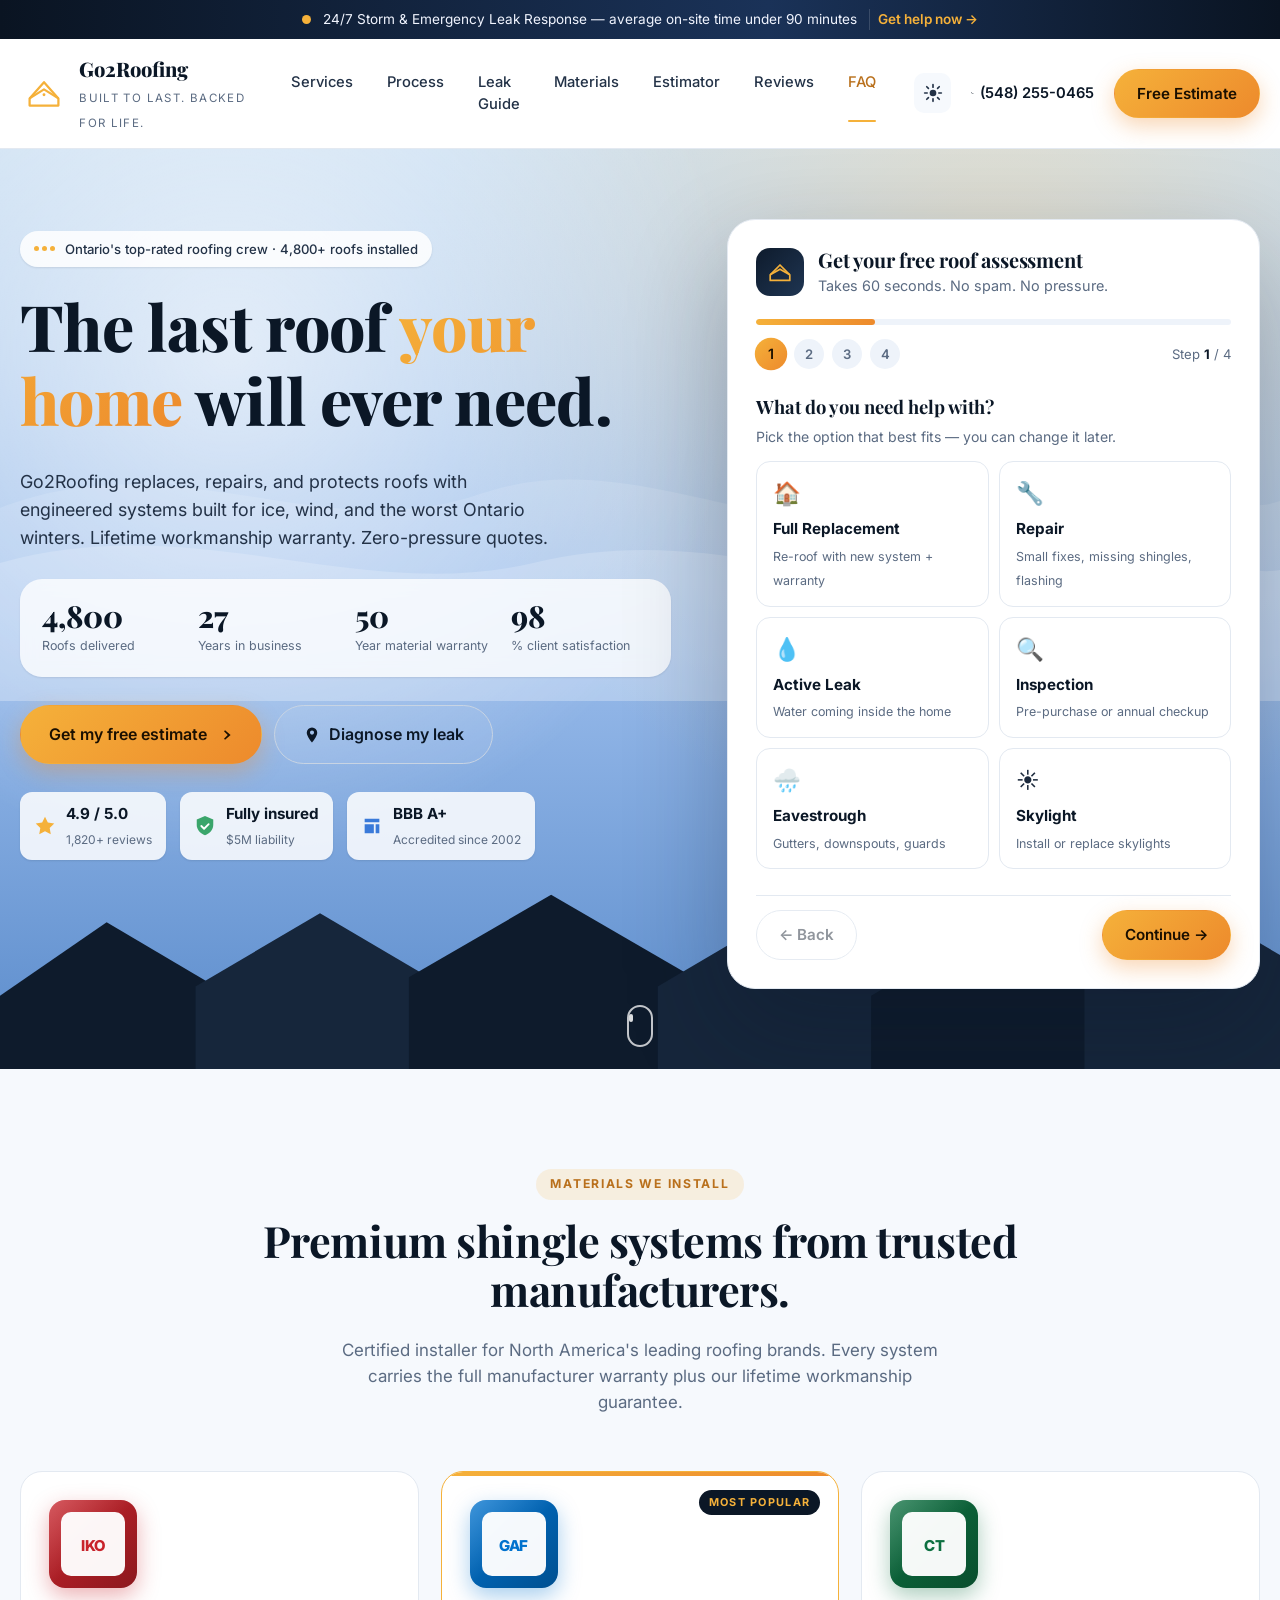
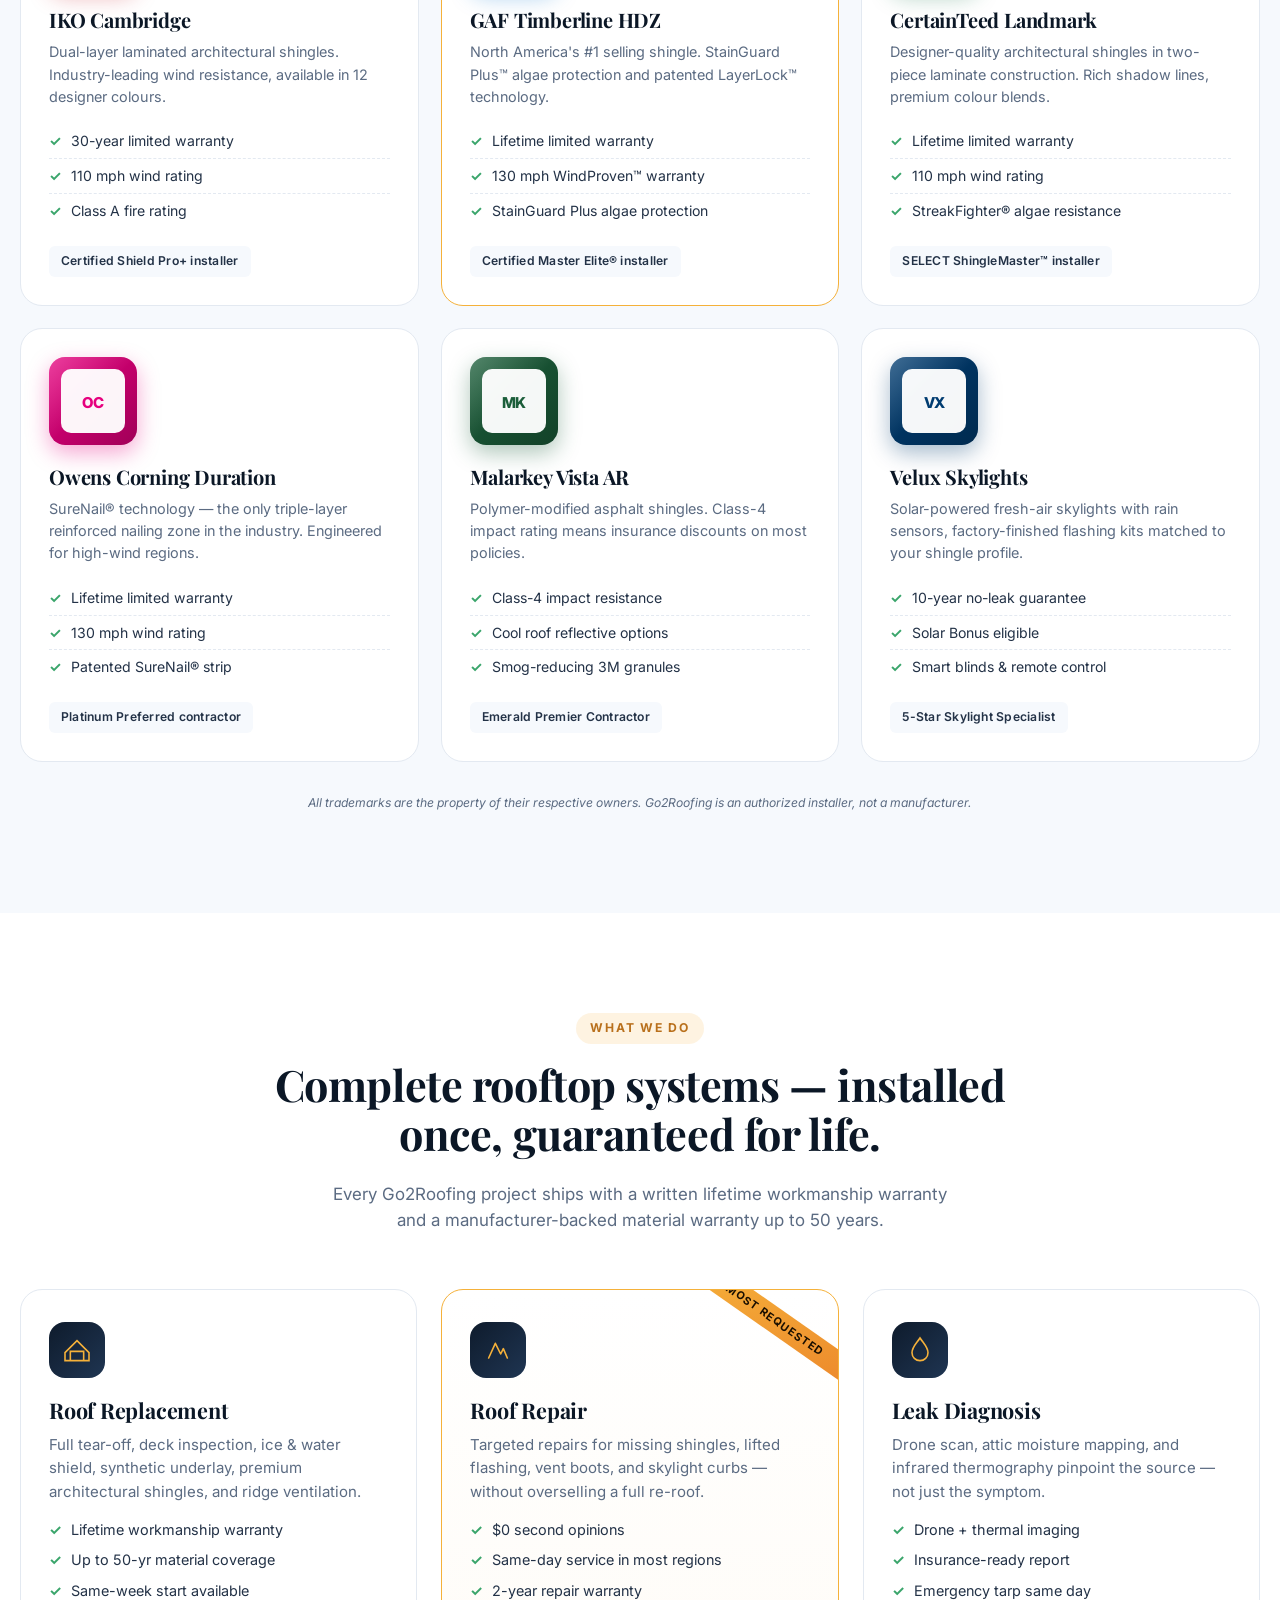
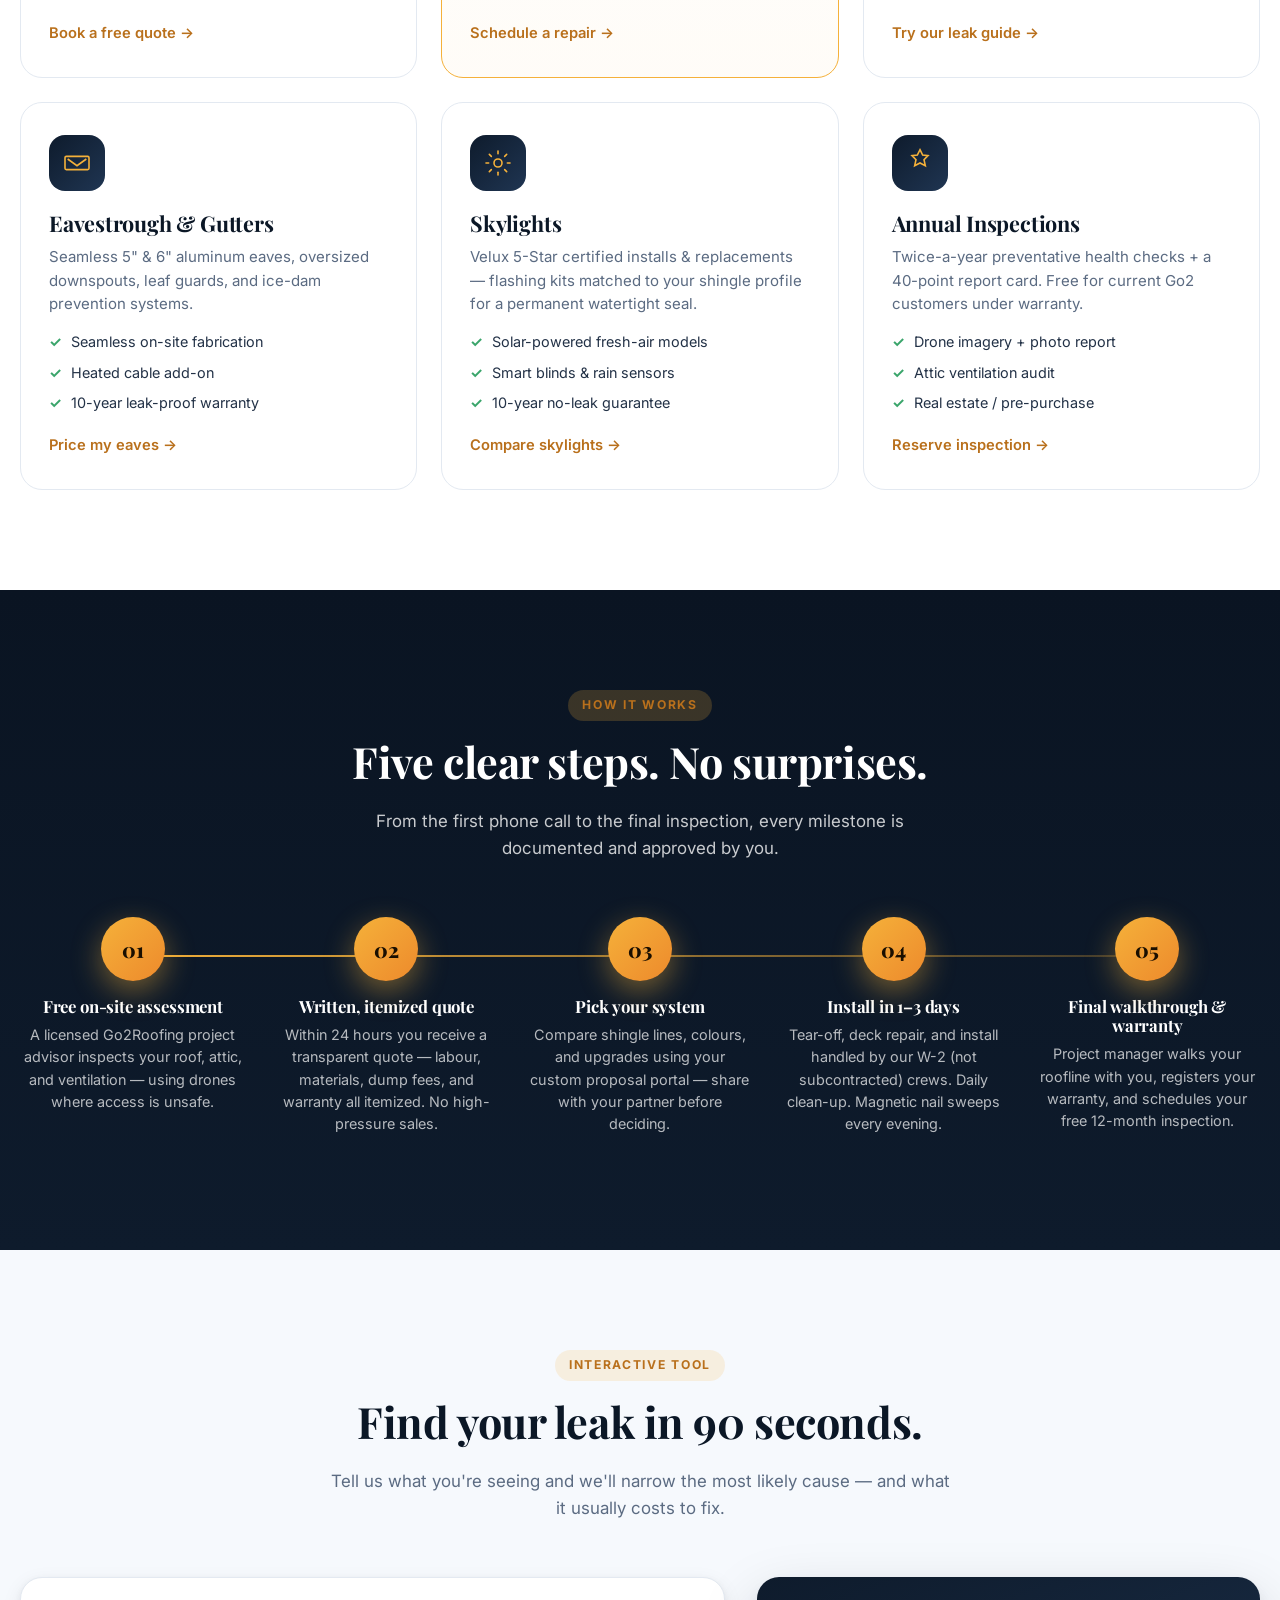
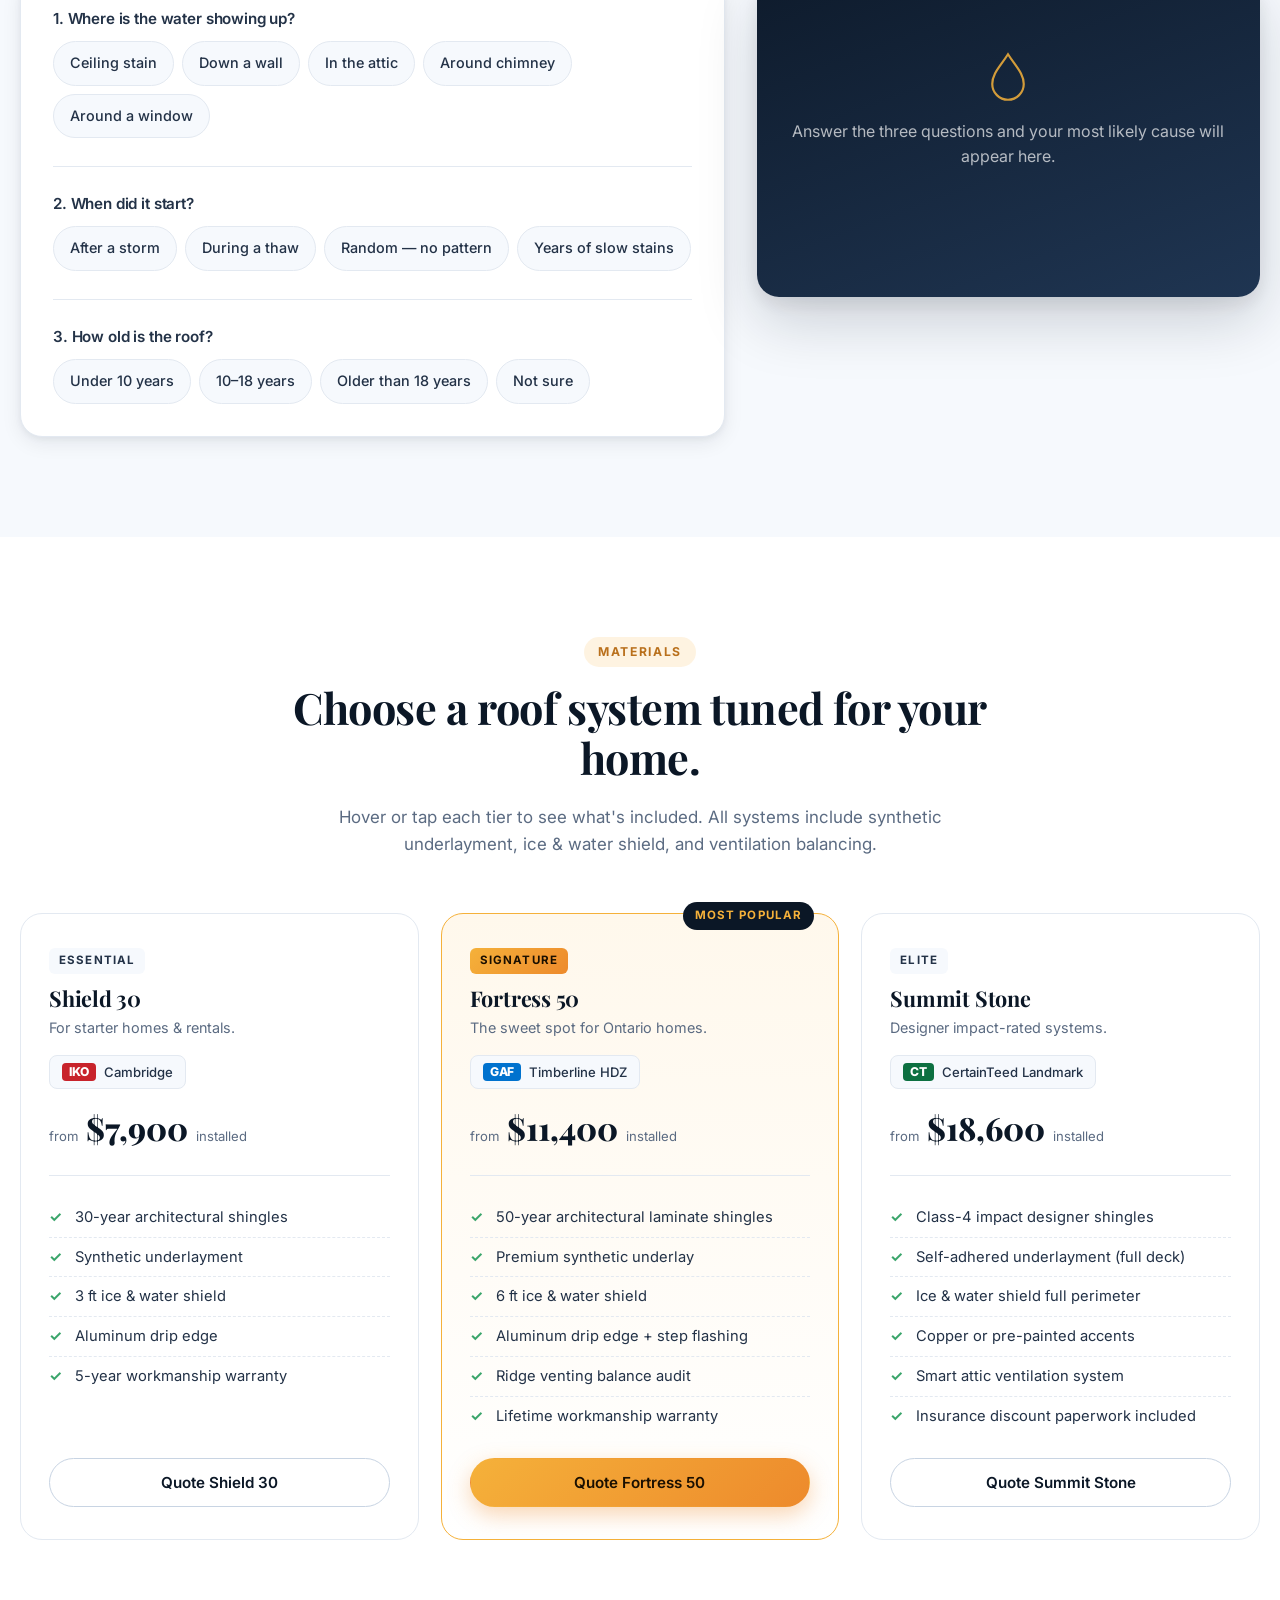
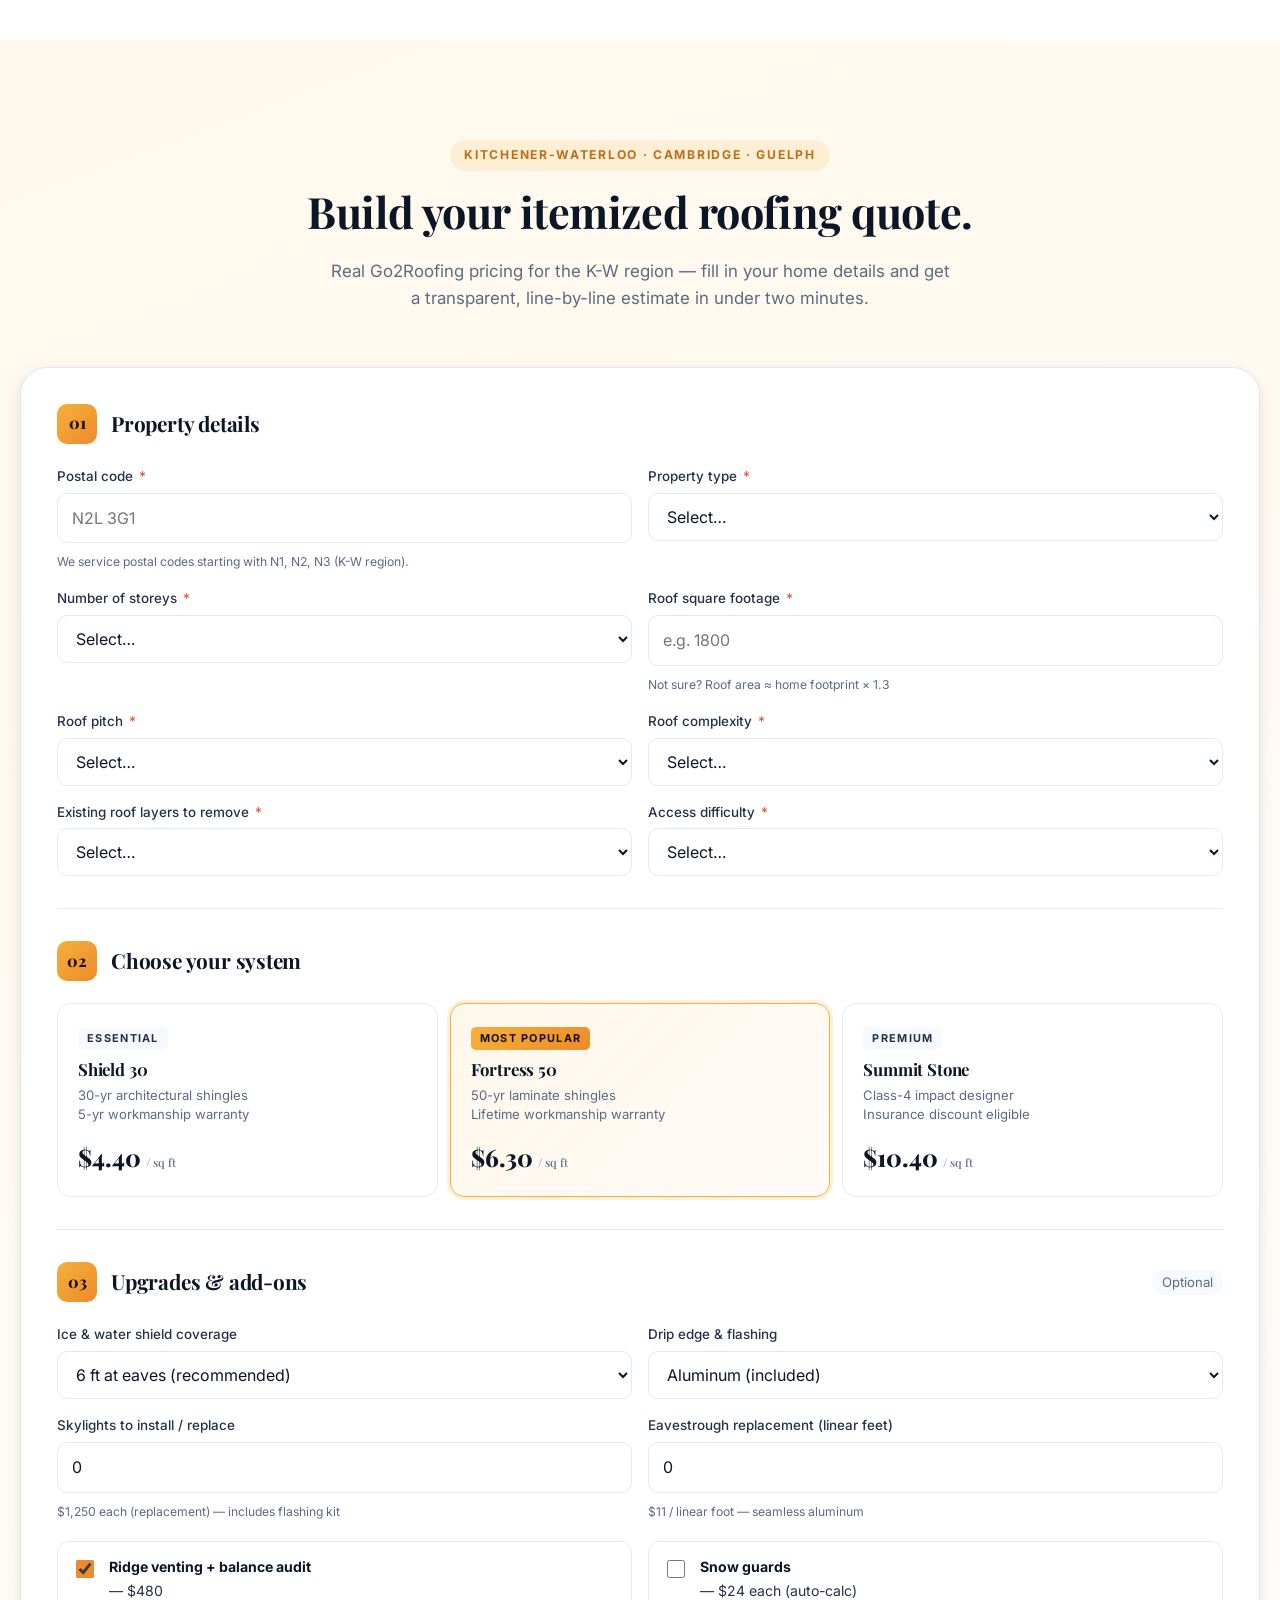
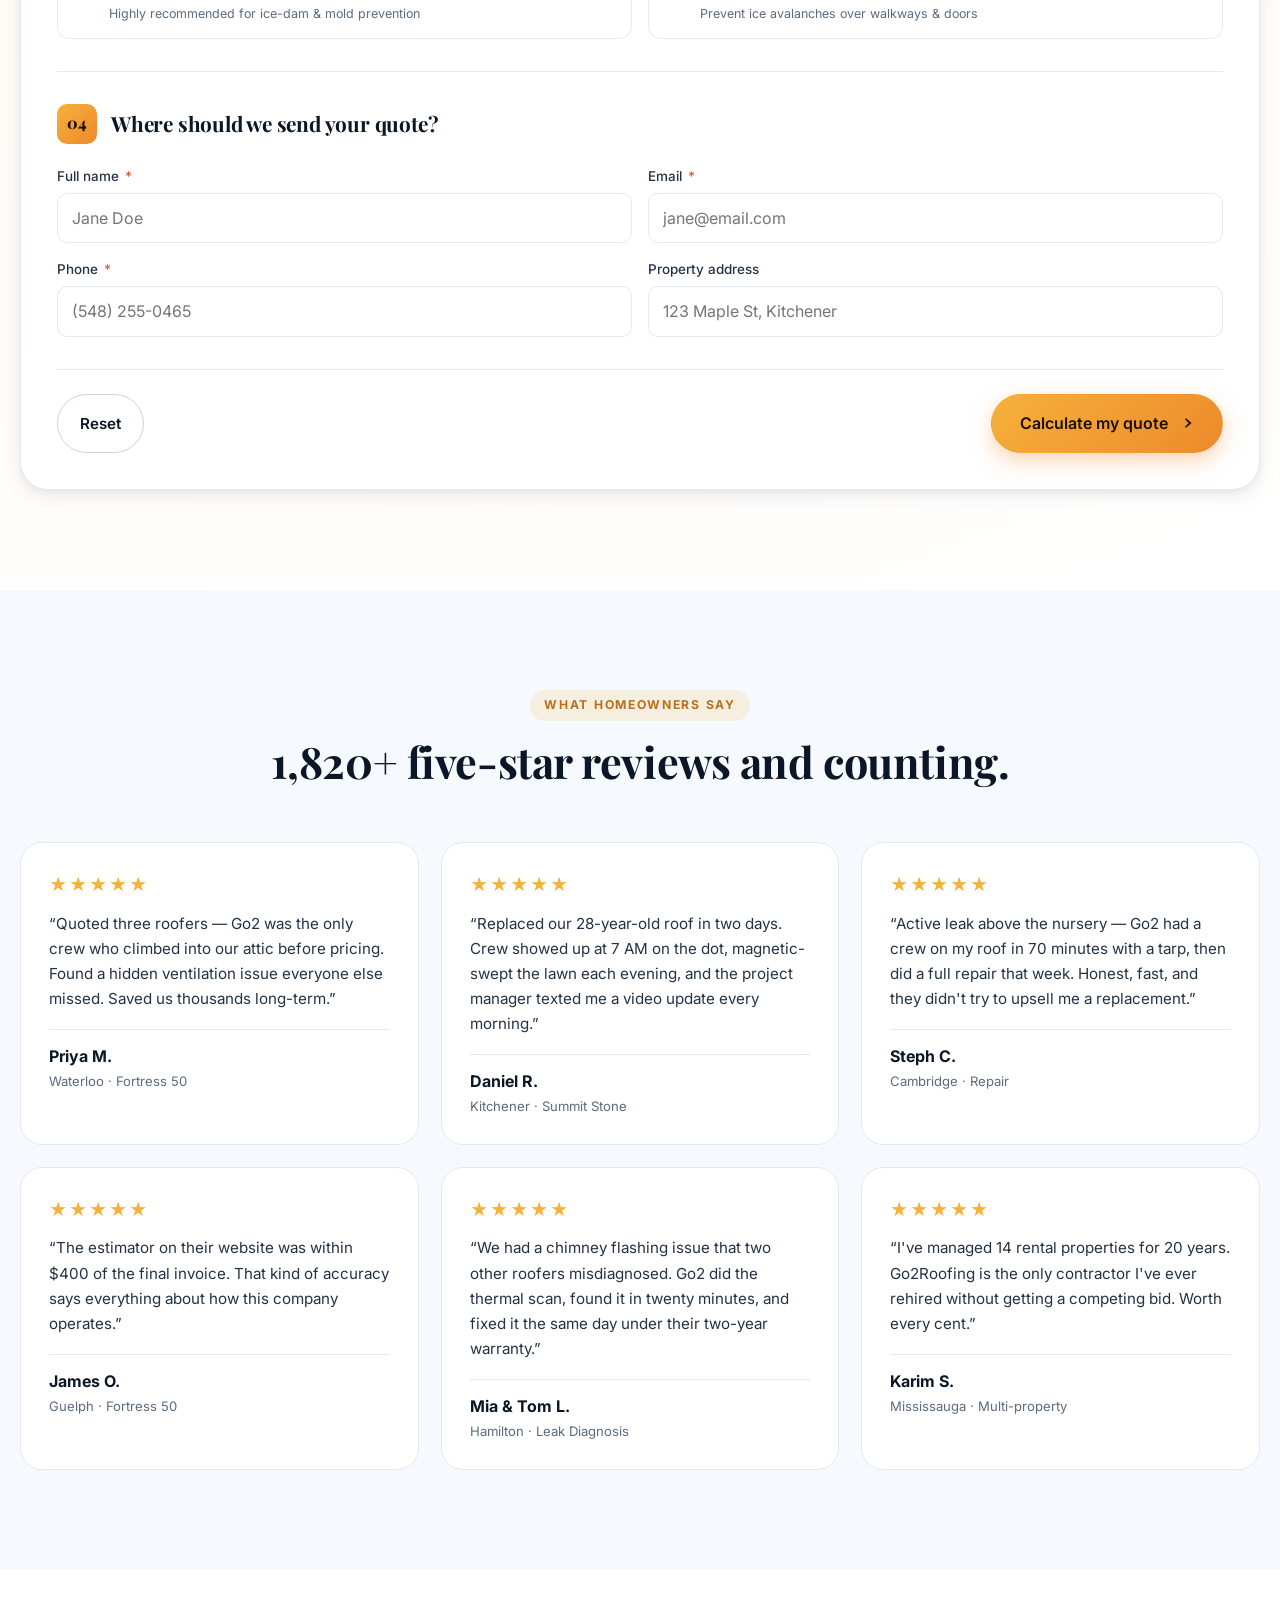
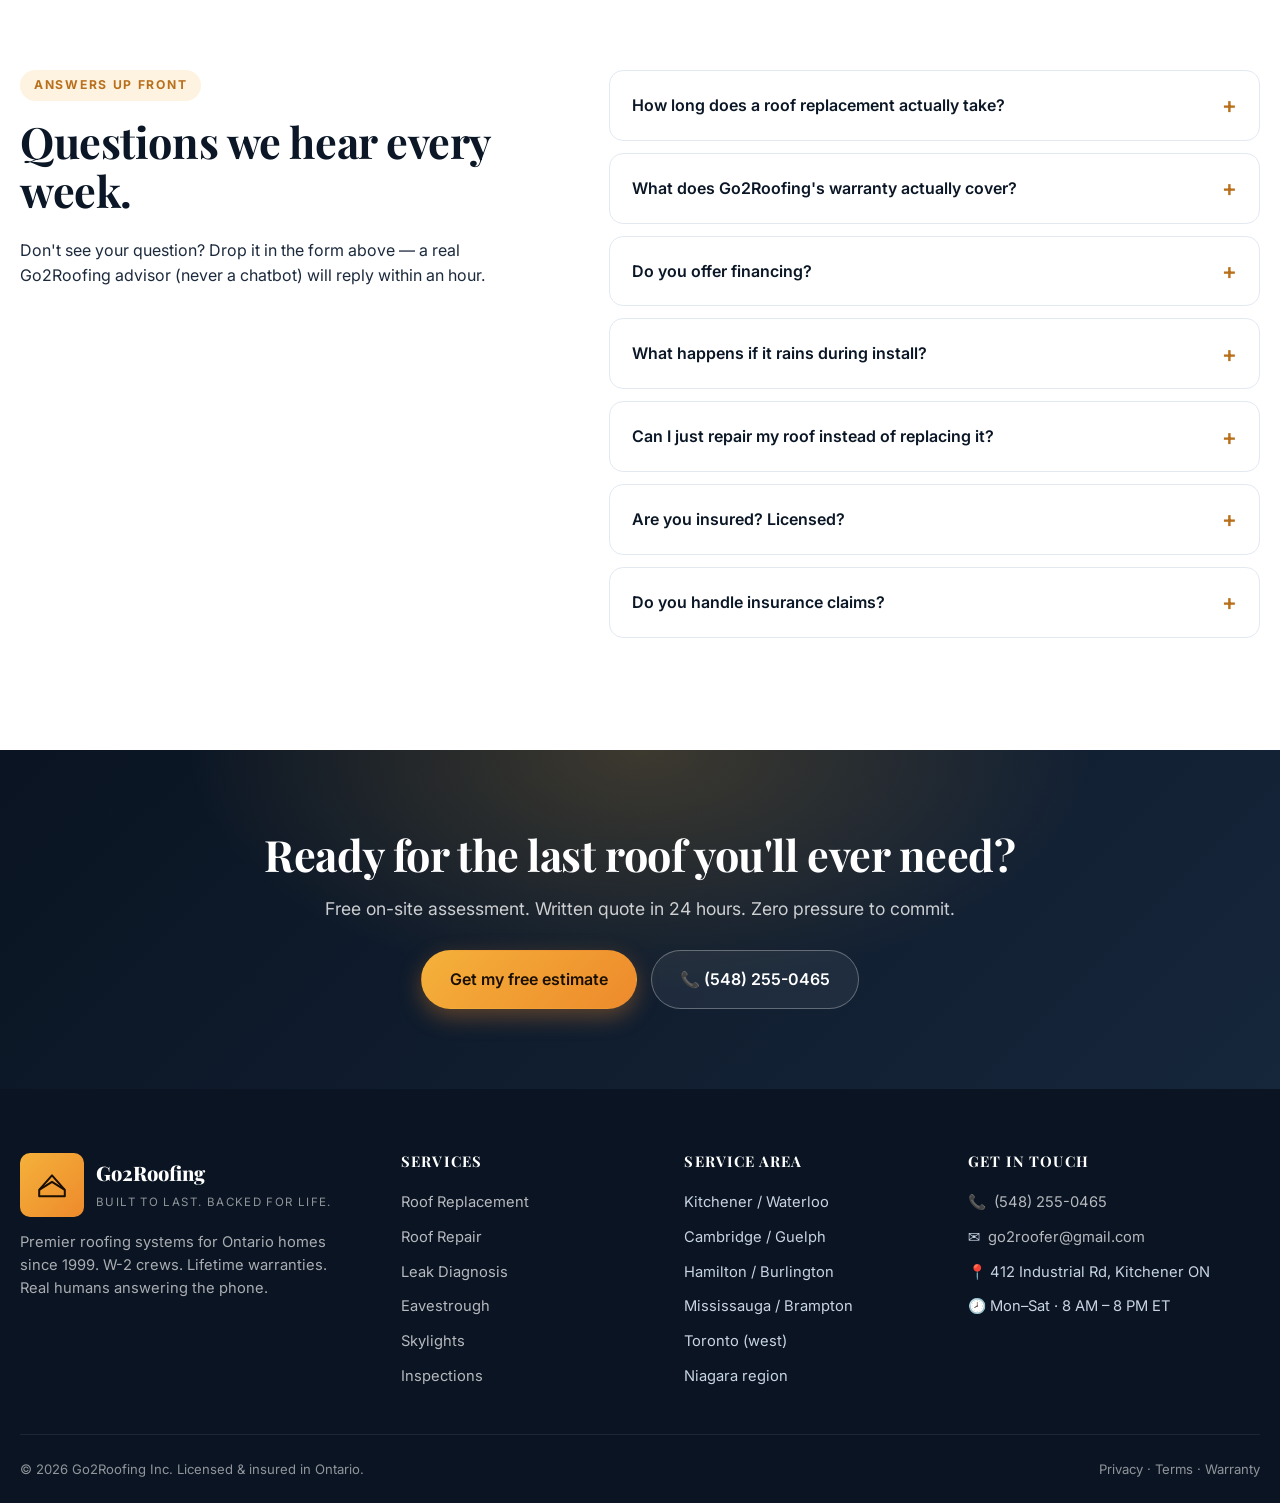
==== go2roofing/index.html @ 2048df8a "Initial commit: Go2Roofing marketing site with quote calculator" ====
<!DOCTYPE html>
<html lang="en">
<head>
  <meta charset="UTF-8" />
  <meta name="viewport" content="width=device-width, initial-scale=1.0" />
  <title>Go2Roofing — Premium Roofing Contractors | Repair, Replacement & Inspections</title>
  <meta name="description" content="Go2Roofing delivers expert roof repair, replacement, leak diagnosis, and emergency service. Licensed, insured, and rated 5 stars across Ontario." />
  <link rel="preconnect" href="https://fonts.googleapis.com" />
  <link rel="preconnect" href="https://fonts.gstatic.com" crossorigin />
  <link href="https://fonts.googleapis.com/css2?family=Inter:wght@300;400;500;600;700;800&family=Playfair+Display:wght@600;700;800&display=swap" rel="stylesheet" />
  <link rel="stylesheet" href="styles.css" />
</head>
<body>
  <!-- ===== Announcement bar ===== -->
  <div class="announce">
    <div class="container announce-inner">
      <span class="pulse-dot"></span>
      <span>24/7 Storm &amp; Emergency Leak Response — average on-site time under 90 minutes</span>
      <a href="#contact" class="announce-cta">Get help now →</a>
    </div>
  </div>

  <!-- ===== Header ===== -->
  <header class="site-header" id="siteHeader">
    <div class="container header-inner">
      <a href="#top" class="brand">
        <span class="brand-mark" aria-hidden="true">
          <svg viewBox="0 0 40 40" width="36" height="36">
            <path d="M4 26 L20 8 L36 26 L36 34 L4 34 Z" fill="none" stroke="currentColor" stroke-width="2.5" stroke-linejoin="round"/>
            <path d="M4 26 L20 16 L36 26" fill="none" stroke="currentColor" stroke-width="2.5" stroke-linejoin="round"/>
            <circle cx="20" cy="22" r="1.6" fill="currentColor"/>
          </svg>
        </span>
        <span class="brand-text">
          <strong>Go2Roofing</strong>
          <em>Built to last. Backed for life.</em>
        </span>
      </a>

      <nav class="nav" aria-label="Primary">
        <a href="#services">Services</a>
        <a href="#process">Process</a>
        <a href="#leak-guide">Leak Guide</a>
        <a href="#products">Materials</a>
        <a href="#estimator">Estimator</a>
        <a href="#reviews">Reviews</a>
        <a href="#faq">FAQ</a>
      </nav>

      <div class="header-actions">
        <button class="icon-btn" id="themeToggle" aria-label="Toggle theme">
          <svg class="icon-sun" viewBox="0 0 24 24" width="20" height="20"><circle cx="12" cy="12" r="4" fill="currentColor"/><g stroke="currentColor" stroke-width="2" stroke-linecap="round"><line x1="12" y1="2" x2="12" y2="5"/><line x1="12" y1="19" x2="12" y2="22"/><line x1="2" y1="12" x2="5" y2="12"/><line x1="19" y1="12" x2="22" y2="12"/><line x1="4.5" y1="4.5" x2="6.5" y2="6.5"/><line x1="17.5" y1="17.5" x2="19.5" y2="19.5"/><line x1="4.5" y1="19.5" x2="6.5" y2="17.5"/><line x1="17.5" y1="6.5" x2="19.5" y2="4.5"/></g></svg>
          <svg class="icon-moon" viewBox="0 0 24 24" width="20" height="20"><path d="M21 13.5A9 9 0 1 1 10.5 3a7 7 0 0 0 10.5 10.5z" fill="currentColor"/></svg>
        </button>
        <a href="tel:+15482550465" class="phone-link">
          <svg viewBox="0 0 24 24" width="16" height="16"><path fill="currentColor" d="M6.6 10.8a15.1 15.1 0 0 0 6.6 6.6l2.2-2.2a1 1 0 0 1 1-.25 11.4 11.4 0 0 0 3.6.57 1 1 0 0 1 1 1V20a1 1 0 0 1-1 1A17 17 0 0 1 3 4a1 1 0 0 1 1-1h3.5a1 1 0 0 1 1 1 11.4 11.4 0 0 0 .57 3.6 1 1 0 0 1-.25 1z"/></svg>
          (548) 255-0465
        </a>
        <a href="#contact" class="btn btn-primary">Free Estimate</a>
        <button class="hamburger" id="hamburger" aria-label="Open menu"><span></span><span></span><span></span></button>
      </div>
    </div>
    <div class="mobile-nav" id="mobileNav">
      <a href="#services">Services</a>
      <a href="#process">Process</a>
      <a href="#leak-guide">Leak Guide</a>
      <a href="#products">Materials</a>
      <a href="#estimator">Estimator</a>
      <a href="#reviews">Reviews</a>
      <a href="#faq">FAQ</a>
      <a href="#contact" class="btn btn-primary btn-block">Free Estimate</a>
    </div>
  </header>

  <main id="top">
    <!-- ===== Hero ===== -->
    <section class="hero">
      <div class="hero-bg" aria-hidden="true">
        <div class="hero-sky"></div>
        <svg class="hero-clouds" viewBox="0 0 1440 400" preserveAspectRatio="none">
          <path d="M0,260 C200,210 360,290 540,250 C720,210 880,300 1080,260 C1260,225 1380,270 1440,255 L1440,400 L0,400 Z" fill="rgba(255,255,255,0.12)"/>
          <path d="M0,300 C220,260 400,330 600,300 C820,265 980,340 1200,310 C1340,290 1400,310 1440,305 L1440,400 L0,400 Z" fill="rgba(255,255,255,0.18)"/>
        </svg>
        <svg class="hero-roofs" viewBox="0 0 1440 240" preserveAspectRatio="none">
          <polygon points="0,240 0,160 120,80 260,160 260,240" fill="#0e1b2c"/>
          <polygon points="220,240 220,150 360,70 500,150 500,240" fill="#16263b"/>
          <polygon points="460,240 460,140 620,50 780,140 780,240" fill="#0e1b2c"/>
          <polygon points="740,240 740,150 880,70 1020,150 1020,240" fill="#16263b"/>
          <polygon points="980,240 980,160 1120,80 1260,160 1260,240" fill="#0e1b2c"/>
          <polygon points="1220,240 1220,150 1360,70 1500,150 1500,240" fill="#16263b"/>
        </svg>
      </div>

      <div class="container hero-content">
        <div class="hero-copy">
          <div class="eyebrow">
            <span class="dot-row"><span></span><span></span><span></span></span>
            Ontario&apos;s top-rated roofing crew · 4,800+ roofs installed
          </div>
          <h1>The last roof <span class="accent">your home</span> will ever need.</h1>
          <p class="lede">
            Go2Roofing replaces, repairs, and protects roofs with engineered systems built for
            ice, wind, and the worst Ontario winters. Lifetime workmanship warranty. Zero-pressure quotes.
          </p>

          <div class="hero-stats">
            <div><strong data-count="4800">0</strong><span>Roofs delivered</span></div>
            <div><strong data-count="27">0</strong><span>Years in business</span></div>
            <div><strong data-count="50">0</strong><span>Year material warranty</span></div>
            <div><strong data-count="98">0</strong><span>% client satisfaction</span></div>
          </div>

          <div class="hero-actions">
            <a href="#contact" class="btn btn-primary btn-lg">
              Get my free estimate
              <svg viewBox="0 0 24 24" width="18" height="18"><path fill="currentColor" d="M5 12h12l-5-5 1.4-1.4L20.8 12l-7.4 6.4L12 17l5-5H5z"/></svg>
            </a>
            <a href="#leak-guide" class="btn btn-ghost btn-lg">
              <svg viewBox="0 0 24 24" width="18" height="18"><path fill="currentColor" d="M12 2a7 7 0 0 0-7 7c0 5 7 13 7 13s7-8 7-13a7 7 0 0 0-7-7zm0 9.5A2.5 2.5 0 1 1 12 6a2.5 2.5 0 0 1 0 5.5z"/></svg>
              Diagnose my leak
            </a>
          </div>

          <div class="hero-trust">
            <div class="trust-badges">
              <div class="badge">
                <svg viewBox="0 0 24 24" width="22" height="22"><path fill="#f5b13a" d="M12 2l3.1 6.3 7 1-5 4.9 1.2 6.9L12 17.8 5.7 21l1.2-6.9-5-4.9 7-1z"/></svg>
                <div><strong>4.9 / 5.0</strong><span>1,820+ reviews</span></div>
              </div>
              <div class="badge">
                <svg viewBox="0 0 24 24" width="22" height="22"><path fill="#3aa56b" d="M12 1l9 4v6c0 5-3.8 9.6-9 11-5.2-1.4-9-6-9-11V5l9-4z"/><path d="M8 12l3 3 5-5" stroke="white" stroke-width="2" fill="none" stroke-linecap="round" stroke-linejoin="round"/></svg>
                <div><strong>Fully insured</strong><span>$5M liability</span></div>
              </div>
              <div class="badge">
                <svg viewBox="0 0 24 24" width="22" height="22"><path fill="#3a7ad9" d="M4 4h16v4H4zM4 10h10v10H4zM16 10h4v10h-4z"/></svg>
                <div><strong>BBB A+</strong><span>Accredited since 2002</span></div>
              </div>
            </div>
          </div>
        </div>

        <!-- ===== Multi-step lead form ===== -->
        <aside class="lead-card" id="contact">
          <div class="lead-head">
            <div class="lead-icon">
              <svg viewBox="0 0 40 40" width="28" height="28"><path d="M6 24L20 10L34 24V32H6Z" fill="none" stroke="currentColor" stroke-width="2.4" stroke-linejoin="round"/><path d="M6 24L20 16L34 24" stroke="currentColor" stroke-width="2.4" fill="none" stroke-linejoin="round"/></svg>
            </div>
            <div>
              <h3>Get your free roof assessment</h3>
              <p>Takes 60 seconds. No spam. No pressure.</p>
            </div>
          </div>

          <div class="progress">
            <div class="progress-bar" id="progressBar"></div>
            <div class="progress-meta">
              <div class="steps">
                <span class="step active" data-step="1">1</span>
                <span class="step" data-step="2">2</span>
                <span class="step" data-step="3">3</span>
                <span class="step" data-step="4">4</span>
              </div>
              <div class="step-counter">Step <strong id="stepNum">1</strong> / 4</div>
            </div>
          </div>

          <form class="lead-form" id="leadForm" novalidate>
            <!-- Step 1: Service -->
            <fieldset class="step-panel active" data-panel="1">
              <legend>
                <span class="panel-title">What do you need help with?</span>
                <span class="panel-sub">Pick the option that best fits — you can change it later.</span>
              </legend>
              <div class="choice-grid">
                <label class="choice">
                  <input type="radio" name="service" value="Replacement" required />
                  <div class="choice-card">
                    <span class="choice-emoji">🏠</span>
                    <strong>Full Replacement</strong>
                    <small>Re-roof with new system + warranty</small>
                  </div>
                </label>
                <label class="choice">
                  <input type="radio" name="service" value="Repair" />
                  <div class="choice-card">
                    <span class="choice-emoji">🔧</span>
                    <strong>Repair</strong>
                    <small>Small fixes, missing shingles, flashing</small>
                  </div>
                </label>
                <label class="choice">
                  <input type="radio" name="service" value="Leak" />
                  <div class="choice-card">
                    <span class="choice-emoji">💧</span>
                    <strong>Active Leak</strong>
                    <small>Water coming inside the home</small>
                  </div>
                </label>
                <label class="choice">
                  <input type="radio" name="service" value="Inspection" />
                  <div class="choice-card">
                    <span class="choice-emoji">🔍</span>
                    <strong>Inspection</strong>
                    <small>Pre-purchase or annual checkup</small>
                  </div>
                </label>
                <label class="choice">
                  <input type="radio" name="service" value="Eaves" />
                  <div class="choice-card">
                    <span class="choice-emoji">🌧️</span>
                    <strong>Eavestrough</strong>
                    <small>Gutters, downspouts, guards</small>
                  </div>
                </label>
                <label class="choice">
                  <input type="radio" name="service" value="Skylight" />
                  <div class="choice-card">
                    <span class="choice-emoji">☀️</span>
                    <strong>Skylight</strong>
                    <small>Install or replace skylights</small>
                  </div>
                </label>
              </div>
            </fieldset>

            <!-- Step 2: Property -->
            <fieldset class="step-panel" data-panel="2">
              <legend>
                <span class="panel-title">Tell us about the property</span>
                <span class="panel-sub">Rough estimates are fine — we&apos;ll confirm on site.</span>
              </legend>
              <div class="field-grid">
                <label class="field">
                  <span>Property type</span>
                  <select name="propertyType" required>
                    <option value="">Select…</option>
                    <option>Single-family home</option>
                    <option>Townhome</option>
                    <option>Duplex / Triplex</option>
                    <option>Commercial</option>
                    <option>Cottage / Rural</option>
                  </select>
                </label>
                <label class="field">
                  <span>Number of storeys</span>
                  <select name="storeys" required>
                    <option value="">Select…</option>
                    <option>1</option><option>1.5</option><option>2</option><option>2.5</option><option>3+</option>
                  </select>
                </label>
                <label class="field">
                  <span>Approx. roof age</span>
                  <select name="roofAge">
                    <option value="">Not sure</option>
                    <option>Under 5 years</option>
                    <option>5–10 years</option>
                    <option>10–15 years</option>
                    <option>15–20 years</option>
                    <option>20+ years</option>
                  </select>
                </label>
                <label class="field">
                  <span>Approx. square footage</span>
                  <input type="number" name="sqft" min="200" max="20000" placeholder="e.g. 1800" />
                </label>
              </div>
              <div class="field">
                <span>Anything else we should know?</span>
                <textarea name="notes" rows="3" placeholder="Active leak above kitchen? Insurance claim? Skylight included?"></textarea>
              </div>
            </fieldset>

            <!-- Step 3: Timing -->
            <fieldset class="step-panel" data-panel="3">
              <legend>
                <span class="panel-title">When would you like work to start?</span>
                <span class="panel-sub">We&apos;ll match you to the next available certified crew.</span>
              </legend>
              <div class="choice-grid two">
                <label class="choice">
                  <input type="radio" name="timing" value="ASAP" required />
                  <div class="choice-card"><strong>ASAP — Emergency</strong><small>Active leak / storm damage</small></div>
                </label>
                <label class="choice">
                  <input type="radio" name="timing" value="2 weeks" />
                  <div class="choice-card"><strong>Within 2 weeks</strong><small>Priority scheduling</small></div>
                </label>
                <label class="choice">
                  <input type="radio" name="timing" value="1–2 months" />
                  <div class="choice-card"><strong>1–2 months</strong><small>Most popular window</small></div>
                </label>
                <label class="choice">
                  <input type="radio" name="timing" value="Just exploring" />
                  <div class="choice-card"><strong>Just exploring</strong><small>Planning &amp; budgeting</small></div>
                </label>
              </div>
              <label class="field budget">
                <span>Budget comfort (slide to share, optional)</span>
                <input type="range" id="budgetSlider" name="budget" min="2000" max="40000" step="500" value="12000" />
                <output id="budgetOut">$12,000</output>
              </label>
            </fieldset>

            <!-- Step 4: Contact -->
            <fieldset class="step-panel" data-panel="4">
              <legend>
                <span class="panel-title">Where should we send your estimate?</span>
                <span class="panel-sub">We&apos;ll never sell your data. Promise.</span>
              </legend>
              <div class="field-grid">
                <label class="field">
                  <span>First name *</span>
                  <input type="text" name="firstName" required placeholder="Jane" />
                </label>
                <label class="field">
                  <span>Last name *</span>
                  <input type="text" name="lastName" required placeholder="Doe" />
                </label>
                <label class="field">
                  <span>Email</span>
                  <input type="email" name="email" placeholder="jane@email.com" />
                </label>
                <label class="field">
                  <span>Phone</span>
                  <input type="tel" name="phone" placeholder="(548) 255-0465" />
                </label>
                <label class="field full">
                  <span>Property address</span>
                  <input type="text" name="address" placeholder="123 Maple St, Kitchener ON" />
                </label>
              </div>
              <label class="checkbox">
                <input type="checkbox" name="consent" required />
                <span>I agree to be contacted by Go2Roofing about my request.</span>
              </label>
            </fieldset>

            <div class="form-nav">
              <button type="button" class="btn btn-ghost" id="prevBtn" disabled>← Back</button>
              <button type="button" class="btn btn-primary" id="nextBtn">Continue →</button>
              <button type="submit" class="btn btn-primary" id="submitBtn" hidden>Send my request</button>
            </div>

            <div class="form-success" id="formSuccess" hidden>
              <div class="success-icon">
                <svg viewBox="0 0 52 52" width="52" height="52"><circle cx="26" cy="26" r="24" fill="none" stroke="#3aa56b" stroke-width="3"/><path d="M14 27l8 8 16-18" fill="none" stroke="#3aa56b" stroke-width="4" stroke-linecap="round" stroke-linejoin="round"/></svg>
              </div>
              <h4>Got it — your request is in.</h4>
              <p>A Go2Roofing project advisor will reach out within <strong>30 minutes</strong> during business hours (8 AM – 8 PM ET).</p>
              <a href="#services" class="btn btn-ghost">Explore our services</a>
            </div>
          </form>
        </aside>
      </div>

      <a href="#services" class="scroll-cue" aria-label="Scroll to services">
        <span></span>
      </a>
    </section>

    <!-- ===== Brand showcase ===== -->
    <section class="section brands" id="brands">
      <div class="container">
        <header class="section-head">
          <span class="kicker">Materials we install</span>
          <h2>Premium shingle systems from trusted manufacturers.</h2>
          <p>Certified installer for North America&apos;s leading roofing brands. Every system carries the full manufacturer warranty plus our lifetime workmanship guarantee.</p>
        </header>

        <div class="brand-grid">
          <article class="brand-card" data-brand="iko">
            <div class="brand-logo" style="--brand-color:#c8232b;">
              <div class="brand-mark"><span>IKO</span></div>
            </div>
            <h3>IKO Cambridge</h3>
            <p class="brand-line">Dual-layer laminated architectural shingles. Industry-leading wind resistance, available in 12 designer colours.</p>
            <ul class="brand-features">
              <li>30-year limited warranty</li>
              <li>110 mph wind rating</li>
              <li>Class A fire rating</li>
            </ul>
            <span class="brand-cert">Certified Shield Pro+ installer</span>
          </article>

          <article class="brand-card featured" data-brand="gaf">
            <span class="brand-ribbon">Most popular</span>
            <div class="brand-logo" style="--brand-color:#0072ce;">
              <div class="brand-mark"><span>GAF</span></div>
            </div>
            <h3>GAF Timberline HDZ</h3>
            <p class="brand-line">North America&apos;s #1 selling shingle. StainGuard Plus&trade; algae protection and patented LayerLock&trade; technology.</p>
            <ul class="brand-features">
              <li>Lifetime limited warranty</li>
              <li>130 mph WindProven&trade; warranty</li>
              <li>StainGuard Plus algae protection</li>
            </ul>
            <span class="brand-cert">Certified Master Elite&reg; installer</span>
          </article>

          <article class="brand-card" data-brand="certainteed">
            <div class="brand-logo" style="--brand-color:#0d7041;">
              <div class="brand-mark"><span>CT</span></div>
            </div>
            <h3>CertainTeed Landmark</h3>
            <p class="brand-line">Designer-quality architectural shingles in two-piece laminate construction. Rich shadow lines, premium colour blends.</p>
            <ul class="brand-features">
              <li>Lifetime limited warranty</li>
              <li>110 mph wind rating</li>
              <li>StreakFighter&reg; algae resistance</li>
            </ul>
            <span class="brand-cert">SELECT ShingleMaster&trade; installer</span>
          </article>

          <article class="brand-card" data-brand="owens">
            <div class="brand-logo" style="--brand-color:#e6007e;">
              <div class="brand-mark"><span>OC</span></div>
            </div>
            <h3>Owens Corning Duration</h3>
            <p class="brand-line">SureNail&reg; technology — the only triple-layer reinforced nailing zone in the industry. Engineered for high-wind regions.</p>
            <ul class="brand-features">
              <li>Lifetime limited warranty</li>
              <li>130 mph wind rating</li>
              <li>Patented SureNail&reg; strip</li>
            </ul>
            <span class="brand-cert">Platinum Preferred contractor</span>
          </article>

          <article class="brand-card" data-brand="malarkey">
            <div class="brand-logo" style="--brand-color:#1b5e3a;">
              <div class="brand-mark"><span>MK</span></div>
            </div>
            <h3>Malarkey Vista AR</h3>
            <p class="brand-line">Polymer-modified asphalt shingles. Class-4 impact rating means insurance discounts on most policies.</p>
            <ul class="brand-features">
              <li>Class-4 impact resistance</li>
              <li>Cool roof reflective options</li>
              <li>Smog-reducing 3M granules</li>
            </ul>
            <span class="brand-cert">Emerald Premier Contractor</span>
          </article>

          <article class="brand-card" data-brand="velux">
            <div class="brand-logo" style="--brand-color:#003c71;">
              <div class="brand-mark"><span>VX</span></div>
            </div>
            <h3>Velux Skylights</h3>
            <p class="brand-line">Solar-powered fresh-air skylights with rain sensors, factory-finished flashing kits matched to your shingle profile.</p>
            <ul class="brand-features">
              <li>10-year no-leak guarantee</li>
              <li>Solar Bonus eligible</li>
              <li>Smart blinds &amp; remote control</li>
            </ul>
            <span class="brand-cert">5-Star Skylight Specialist</span>
          </article>
        </div>

        <p class="brand-disclaimer">All trademarks are the property of their respective owners. Go2Roofing is an authorized installer, not a manufacturer.</p>
      </div>
    </section>

    <!-- ===== Services ===== -->
    <section class="section services" id="services">
      <div class="container">
        <header class="section-head">
          <span class="kicker">What we do</span>
          <h2>Complete rooftop systems — installed once, guaranteed for life.</h2>
          <p>Every Go2Roofing project ships with a written lifetime workmanship warranty and a manufacturer-backed material warranty up to 50 years.</p>
        </header>

        <div class="service-grid">
          <article class="service-card" data-tilt>
            <div class="service-icon">
              <svg viewBox="0 0 48 48" width="32" height="32"><path d="M6 28L24 10L42 28V40H6Z" fill="none" stroke="currentColor" stroke-width="2.4"/><path d="M14 40V26h20v14" fill="none" stroke="currentColor" stroke-width="2.4"/></svg>
            </div>
            <h3>Roof Replacement</h3>
            <p>Full tear-off, deck inspection, ice &amp; water shield, synthetic underlay, premium architectural shingles, and ridge ventilation.</p>
            <ul class="service-bullets">
              <li>Lifetime workmanship warranty</li>
              <li>Up to 50-yr material coverage</li>
              <li>Same-week start available</li>
            </ul>
            <a href="#contact" class="link-arrow">Book a free quote →</a>
          </article>

          <article class="service-card featured" data-tilt>
            <div class="ribbon">Most requested</div>
            <div class="service-icon">
              <svg viewBox="0 0 48 48" width="32" height="32"><path d="M10 36l10-22 8 16 4-8 6 14" fill="none" stroke="currentColor" stroke-width="2.4" stroke-linecap="round" stroke-linejoin="round"/></svg>
            </div>
            <h3>Roof Repair</h3>
            <p>Targeted repairs for missing shingles, lifted flashing, vent boots, and skylight curbs — without overselling a full re-roof.</p>
            <ul class="service-bullets">
              <li>$0 second opinions</li>
              <li>Same-day service in most regions</li>
              <li>2-year repair warranty</li>
            </ul>
            <a href="#contact" class="link-arrow">Schedule a repair →</a>
          </article>

          <article class="service-card" data-tilt>
            <div class="service-icon">
              <svg viewBox="0 0 48 48" width="32" height="32"><path d="M24 6c-6 9-12 14-12 22a12 12 0 0 0 24 0c0-8-6-13-12-22z" fill="none" stroke="currentColor" stroke-width="2.4"/></svg>
            </div>
            <h3>Leak Diagnosis</h3>
            <p>Drone scan, attic moisture mapping, and infrared thermography pinpoint the source — not just the symptom.</p>
            <ul class="service-bullets">
              <li>Drone + thermal imaging</li>
              <li>Insurance-ready report</li>
              <li>Emergency tarp same day</li>
            </ul>
            <a href="#leak-guide" class="link-arrow">Try our leak guide →</a>
          </article>

          <article class="service-card" data-tilt>
            <div class="service-icon">
              <svg viewBox="0 0 48 48" width="32" height="32"><rect x="6" y="14" width="36" height="20" rx="2" fill="none" stroke="currentColor" stroke-width="2.4"/><path d="M10 18l14 10 14-10" fill="none" stroke="currentColor" stroke-width="2.4"/></svg>
            </div>
            <h3>Eavestrough &amp; Gutters</h3>
            <p>Seamless 5&quot; &amp; 6&quot; aluminum eaves, oversized downspouts, leaf guards, and ice-dam prevention systems.</p>
            <ul class="service-bullets">
              <li>Seamless on-site fabrication</li>
              <li>Heated cable add-on</li>
              <li>10-year leak-proof warranty</li>
            </ul>
            <a href="#contact" class="link-arrow">Price my eaves →</a>
          </article>

          <article class="service-card" data-tilt>
            <div class="service-icon">
              <svg viewBox="0 0 48 48" width="32" height="32"><circle cx="24" cy="24" r="6" fill="none" stroke="currentColor" stroke-width="2.4"/><g stroke="currentColor" stroke-width="2.4" stroke-linecap="round"><line x1="24" y1="6" x2="24" y2="10"/><line x1="24" y1="38" x2="24" y2="42"/><line x1="6" y1="24" x2="10" y2="24"/><line x1="38" y1="24" x2="42" y2="24"/><line x1="11" y1="11" x2="14" y2="14"/><line x1="34" y1="34" x2="37" y2="37"/><line x1="11" y1="37" x2="14" y2="34"/><line x1="34" y1="14" x2="37" y2="11"/></g></svg>
            </div>
            <h3>Skylights</h3>
            <p>Velux 5-Star certified installs &amp; replacements — flashing kits matched to your shingle profile for a permanent watertight seal.</p>
            <ul class="service-bullets">
              <li>Solar-powered fresh-air models</li>
              <li>Smart blinds &amp; rain sensors</li>
              <li>10-year no-leak guarantee</li>
            </ul>
            <a href="#products" class="link-arrow">Compare skylights →</a>
          </article>

          <article class="service-card" data-tilt>
            <div class="service-icon">
              <svg viewBox="0 0 48 48" width="32" height="32"><path d="M24 4l4 8 8 1-6 6 2 9-8-4-8 4 2-9-6-6 8-1z" fill="none" stroke="currentColor" stroke-width="2.4"/></svg>
            </div>
            <h3>Annual Inspections</h3>
            <p>Twice-a-year preventative health checks + a 40-point report card. Free for current Go2 customers under warranty.</p>
            <ul class="service-bullets">
              <li>Drone imagery + photo report</li>
              <li>Attic ventilation audit</li>
              <li>Real estate / pre-purchase</li>
            </ul>
            <a href="#contact" class="link-arrow">Reserve inspection →</a>
          </article>
        </div>
      </div>
    </section>

    <!-- ===== Process ===== -->
    <section class="section process" id="process">
      <div class="container">
        <header class="section-head light">
          <span class="kicker">How it works</span>
          <h2>Five clear steps. No surprises.</h2>
          <p>From the first phone call to the final inspection, every milestone is documented and approved by you.</p>
        </header>

        <ol class="timeline">
          <li>
            <span class="t-num">01</span>
            <h4>Free on-site assessment</h4>
            <p>A licensed Go2Roofing project advisor inspects your roof, attic, and ventilation — using drones where access is unsafe.</p>
          </li>
          <li>
            <span class="t-num">02</span>
            <h4>Written, itemized quote</h4>
            <p>Within 24 hours you receive a transparent quote — labour, materials, dump fees, and warranty all itemized. No high-pressure sales.</p>
          </li>
          <li>
            <span class="t-num">03</span>
            <h4>Pick your system</h4>
            <p>Compare shingle lines, colours, and upgrades using your custom proposal portal — share with your partner before deciding.</p>
          </li>
          <li>
            <span class="t-num">04</span>
            <h4>Install in 1–3 days</h4>
            <p>Tear-off, deck repair, and install handled by our W-2 (not subcontracted) crews. Daily clean-up. Magnetic nail sweeps every evening.</p>
          </li>
          <li>
            <span class="t-num">05</span>
            <h4>Final walkthrough &amp; warranty</h4>
            <p>Project manager walks your roofline with you, registers your warranty, and schedules your free 12-month inspection.</p>
          </li>
        </ol>
      </div>
    </section>

    <!-- ===== Roof Leak Guide ===== -->
    <section class="section leak-guide" id="leak-guide">
      <div class="container">
        <header class="section-head">
          <span class="kicker">Interactive tool</span>
          <h2>Find your leak in 90 seconds.</h2>
          <p>Tell us what you&apos;re seeing and we&apos;ll narrow the most likely cause — and what it usually costs to fix.</p>
        </header>

        <div class="leak-tool">
          <div class="leak-questions">
            <div class="leak-q" data-q="1">
              <h4>1. Where is the water showing up?</h4>
              <div class="chip-row">
                <button type="button" class="chip" data-key="ceiling">Ceiling stain</button>
                <button type="button" class="chip" data-key="wall">Down a wall</button>
                <button type="button" class="chip" data-key="attic">In the attic</button>
                <button type="button" class="chip" data-key="chimney">Around chimney</button>
                <button type="button" class="chip" data-key="window">Around a window</button>
              </div>
            </div>
            <div class="leak-q" data-q="2">
              <h4>2. When did it start?</h4>
              <div class="chip-row">
                <button type="button" class="chip" data-key="storm">After a storm</button>
                <button type="button" class="chip" data-key="thaw">During a thaw</button>
                <button type="button" class="chip" data-key="random">Random — no pattern</button>
                <button type="button" class="chip" data-key="years">Years of slow stains</button>
              </div>
            </div>
            <div class="leak-q" data-q="3">
              <h4>3. How old is the roof?</h4>
              <div class="chip-row">
                <button type="button" class="chip" data-key="new">Under 10 years</button>
                <button type="button" class="chip" data-key="mid">10–18 years</button>
                <button type="button" class="chip" data-key="old">Older than 18 years</button>
                <button type="button" class="chip" data-key="unknown">Not sure</button>
              </div>
            </div>
          </div>

          <aside class="leak-result" id="leakResult">
            <div class="leak-empty">
              <svg viewBox="0 0 64 64" width="56" height="56"><path d="M32 6c-9 14-18 22-18 34a18 18 0 0 0 36 0c0-12-9-20-18-34z" fill="none" stroke="currentColor" stroke-width="2.5"/></svg>
              <p>Answer the three questions and your most likely cause will appear here.</p>
            </div>
            <div class="leak-card" hidden>
              <span class="leak-tag" id="leakTag">Most likely cause</span>
              <h4 id="leakTitle"></h4>
              <p id="leakDetail"></p>
              <div class="leak-meta">
                <div><span>Typical repair</span><strong id="leakCost"></strong></div>
                <div><span>Urgency</span><strong id="leakUrgency"></strong></div>
              </div>
              <a href="#contact" class="btn btn-primary btn-block">Book a free leak diagnosis</a>
            </div>
          </aside>
        </div>
      </div>
    </section>

    <!-- ===== Product comparison ===== -->
    <section class="section products" id="products">
      <div class="container">
        <header class="section-head">
          <span class="kicker">Materials</span>
          <h2>Choose a roof system tuned for your home.</h2>
          <p>Hover or tap each tier to see what&apos;s included. All systems include synthetic underlayment, ice &amp; water shield, and ventilation balancing.</p>
        </header>

        <div class="tier-grid">
          <article class="tier" data-tier="essential">
            <div class="tier-head">
              <span class="tier-tag">Essential</span>
              <h3>Shield 30</h3>
              <p>For starter homes &amp; rentals.</p>
              <span class="tier-brand"><em style="--brand-color:#c8232b;">IKO</em> Cambridge</span>
              <div class="tier-price"><span>from</span><strong>$7,900</strong><em>installed</em></div>
            </div>
            <ul class="tier-list">
              <li>30-year architectural shingles</li>
              <li>Synthetic underlayment</li>
              <li>3 ft ice &amp; water shield</li>
              <li>Aluminum drip edge</li>
              <li>5-year workmanship warranty</li>
            </ul>
            <a href="#contact" class="btn btn-ghost btn-block">Quote Shield 30</a>
          </article>

          <article class="tier featured" data-tier="signature">
            <div class="tier-head">
              <span class="tier-tag accent">Signature</span>
              <span class="tier-best">Most popular</span>
              <h3>Fortress 50</h3>
              <p>The sweet spot for Ontario homes.</p>
              <span class="tier-brand"><em style="--brand-color:#0072ce;">GAF</em> Timberline HDZ</span>
              <div class="tier-price"><span>from</span><strong>$11,400</strong><em>installed</em></div>
            </div>
            <ul class="tier-list">
              <li>50-year architectural laminate shingles</li>
              <li>Premium synthetic underlay</li>
              <li>6 ft ice &amp; water shield</li>
              <li>Aluminum drip edge + step flashing</li>
              <li>Ridge venting balance audit</li>
              <li>Lifetime workmanship warranty</li>
            </ul>
            <a href="#contact" class="btn btn-primary btn-block">Quote Fortress 50</a>
          </article>

          <article class="tier" data-tier="elite">
            <div class="tier-head">
              <span class="tier-tag">Elite</span>
              <h3>Summit Stone</h3>
              <p>Designer impact-rated systems.</p>
              <span class="tier-brand"><em style="--brand-color:#0d7041;">CT</em> CertainTeed Landmark</span>
              <div class="tier-price"><span>from</span><strong>$18,600</strong><em>installed</em></div>
            </div>
            <ul class="tier-list">
              <li>Class-4 impact designer shingles</li>
              <li>Self-adhered underlayment (full deck)</li>
              <li>Ice &amp; water shield full perimeter</li>
              <li>Copper or pre-painted accents</li>
              <li>Smart attic ventilation system</li>
              <li>Insurance discount paperwork included</li>
            </ul>
            <a href="#contact" class="btn btn-ghost btn-block">Quote Summit Stone</a>
          </article>
        </div>
      </div>
    </section>

    <!-- ===== Quote Calculator ===== -->
    <section class="section calculator" id="estimator">
      <div class="container">
        <header class="section-head">
          <span class="kicker">Kitchener-Waterloo · Cambridge · Guelph</span>
          <h2>Build your itemized roofing quote.</h2>
          <p>Real Go2Roofing pricing for the K-W region — fill in your home details and get a transparent, line-by-line estimate in under two minutes.</p>
        </header>

        <div class="calc-shell">
          <form class="calc-form" id="calcForm" novalidate>
            <!-- Step 1: Property -->
            <div class="calc-step">
              <div class="calc-step-head">
                <span class="calc-num">01</span>
                <h3>Property details</h3>
              </div>
              <div class="calc-grid">
                <label class="field">
                  <span>Postal code <em>*</em></span>
                  <input type="text" name="postal" id="calcPostal" required maxlength="7" placeholder="N2L 3G1" autocomplete="postal-code" />
                  <small class="field-hint" id="postalHint">We service postal codes starting with N1, N2, N3 (K-W region).</small>
                </label>
                <label class="field">
                  <span>Property type <em>*</em></span>
                  <select name="propertyType" id="calcType" required>
                    <option value="">Select…</option>
                    <option value="house" data-mult="1.0">Detached house</option>
                    <option value="semi" data-mult="0.92">Semi-detached</option>
                    <option value="town" data-mult="0.85">Townhouse</option>
                    <option value="bungalow" data-mult="0.95">Bungalow</option>
                    <option value="rural" data-mult="1.08">Cottage / Rural</option>
                  </select>
                </label>
                <label class="field">
                  <span>Number of storeys <em>*</em></span>
                  <select name="storeys" id="calcStoreys" required>
                    <option value="">Select…</option>
                    <option value="1" data-mult="1.0">1 storey</option>
                    <option value="1.5" data-mult="1.05">1.5 storey</option>
                    <option value="2" data-mult="1.10">2 storey</option>
                    <option value="2.5" data-mult="1.18">2.5 storey</option>
                    <option value="3" data-mult="1.28">3+ storey</option>
                  </select>
                </label>
                <label class="field">
                  <span>Roof square footage <em>*</em></span>
                  <input type="number" name="sqft" id="calcSqft" required min="400" max="12000" step="50" placeholder="e.g. 1800" />
                  <small class="field-hint">Not sure? Roof area ≈ home footprint × 1.3</small>
                </label>
                <label class="field">
                  <span>Roof pitch <em>*</em></span>
                  <select name="pitch" id="calcPitch" required>
                    <option value="">Select…</option>
                    <option value="low" data-mult="1.00">Low (2/12 – 4/12) — walkable</option>
                    <option value="med" data-mult="1.10">Average (5/12 – 7/12)</option>
                    <option value="steep" data-mult="1.25">Steep (8/12 – 10/12) — requires harness</option>
                    <option value="extreme" data-mult="1.45">Very steep (12/12+) — scaffold</option>
                  </select>
                </label>
                <label class="field">
                  <span>Roof complexity <em>*</em></span>
                  <select name="complexity" id="calcComplex" required>
                    <option value="">Select…</option>
                    <option value="simple" data-mult="1.00">Simple — single gable</option>
                    <option value="hip" data-mult="1.08">Hip roof</option>
                    <option value="dormer" data-mult="1.18">Has dormers / valleys</option>
                    <option value="cutup" data-mult="1.30">Multiple peaks &amp; dormers</option>
                  </select>
                </label>
                <label class="field">
                  <span>Existing roof layers to remove <em>*</em></span>
                  <select name="layers" id="calcLayers" required>
                    <option value="">Select…</option>
                    <option value="0">No tear-off (new construction)</option>
                    <option value="1">1 layer</option>
                    <option value="2">2 layers</option>
                    <option value="3">3 layers (max code)</option>
                  </select>
                </label>
                <label class="field">
                  <span>Access difficulty <em>*</em></span>
                  <select name="access" id="calcAccess" required>
                    <option value="">Select…</option>
                    <option value="easy" data-mult="1.00">Easy — driveway access</option>
                    <option value="normal" data-mult="1.06">Normal</option>
                    <option value="tight" data-mult="1.15">Tight — narrow lot or fence</option>
                    <option value="restricted" data-mult="1.28">Restricted — alley / no driveway</option>
                  </select>
                </label>
              </div>
            </div>

            <!-- Step 2: System -->
            <div class="calc-step">
              <div class="calc-step-head">
                <span class="calc-num">02</span>
                <h3>Choose your system</h3>
              </div>
              <div class="calc-tiers">
                <label class="calc-tier">
                  <input type="radio" name="tier" value="shield30" required />
                  <div class="calc-tier-card">
                    <span class="calc-tier-tag">Essential</span>
                    <h4>Shield 30</h4>
                    <p>30-yr architectural shingles<br/>5-yr workmanship warranty</p>
                    <strong>$4.40 <em>/ sq ft</em></strong>
                  </div>
                </label>
                <label class="calc-tier">
                  <input type="radio" name="tier" value="fortress50" checked />
                  <div class="calc-tier-card">
                    <span class="calc-tier-tag accent">Most popular</span>
                    <h4>Fortress 50</h4>
                    <p>50-yr laminate shingles<br/>Lifetime workmanship warranty</p>
                    <strong>$6.30 <em>/ sq ft</em></strong>
                  </div>
                </label>
                <label class="calc-tier">
                  <input type="radio" name="tier" value="summit" />
                  <div class="calc-tier-card">
                    <span class="calc-tier-tag">Premium</span>
                    <h4>Summit Stone</h4>
                    <p>Class-4 impact designer<br/>Insurance discount eligible</p>
                    <strong>$10.40 <em>/ sq ft</em></strong>
                  </div>
                </label>
              </div>
            </div>

            <!-- Step 3: Add-ons -->
            <div class="calc-step">
              <div class="calc-step-head">
                <span class="calc-num">03</span>
                <h3>Upgrades &amp; add-ons</h3>
                <span class="calc-step-sub">Optional</span>
              </div>
              <div class="calc-grid">
                <label class="field">
                  <span>Ice &amp; water shield coverage</span>
                  <select name="iws" id="calcIws">
                    <option value="3ft" data-rate="180">3 ft at eaves (code minimum)</option>
                    <option value="6ft" data-rate="340" selected>6 ft at eaves (recommended)</option>
                    <option value="perimeter" data-rate="640">Full perimeter + valleys</option>
                    <option value="full" data-rate="0.95">Full deck (best for ice damming) — $0.95/sqft</option>
                  </select>
                </label>
                <label class="field">
                  <span>Drip edge &amp; flashing</span>
                  <select name="drip" id="calcDrip">
                    <option value="aluminum" data-rate="0">Aluminum (included)</option>
                    <option value="painted" data-rate="320">Pre-painted aluminum (+$320)</option>
                    <option value="copper" data-rate="1450">Copper accents (+$1,450)</option>
                  </select>
                </label>
                <label class="field">
                  <span>Skylights to install / replace</span>
                  <input type="number" name="skylights" id="calcSkylights" min="0" max="12" step="1" value="0" placeholder="0" />
                  <small class="field-hint">$1,250 each (replacement) — includes flashing kit</small>
                </label>
                <label class="field">
                  <span>Eavestrough replacement (linear feet)</span>
                  <input type="number" name="eaves" id="calcEaves" min="0" max="400" step="5" value="0" placeholder="0" />
                  <small class="field-hint">$11 / linear foot — seamless aluminum</small>
                </label>
                <label class="checkbox addon">
                  <input type="checkbox" name="ridge" id="calcRidge" checked />
                  <span><strong>Ridge venting + balance audit</strong> — $480<br/><small>Highly recommended for ice-dam &amp; mold prevention</small></span>
                </label>
                <label class="checkbox addon">
                  <input type="checkbox" name="snowGuards" id="calcSnow" />
                  <span><strong>Snow guards</strong> — $24 each (auto-calc)<br/><small>Prevent ice avalanches over walkways &amp; doors</small></span>
                </label>
              </div>
            </div>

            <!-- Step 4: Contact -->
            <div class="calc-step">
              <div class="calc-step-head">
                <span class="calc-num">04</span>
                <h3>Where should we send your quote?</h3>
              </div>
              <div class="calc-grid">
                <label class="field">
                  <span>Full name <em>*</em></span>
                  <input type="text" name="name" id="calcName" required placeholder="Jane Doe" autocomplete="name" />
                </label>
                <label class="field">
                  <span>Email <em>*</em></span>
                  <input type="email" name="email" id="calcEmail" required placeholder="jane@email.com" autocomplete="email" />
                </label>
                <label class="field">
                  <span>Phone <em>*</em></span>
                  <input type="tel" name="phone" id="calcPhone" required placeholder="(548) 255-0465" autocomplete="tel" />
                </label>
                <label class="field">
                  <span>Property address</span>
                  <input type="text" name="address" id="calcAddress" placeholder="123 Maple St, Kitchener" autocomplete="street-address" />
                </label>
              </div>
            </div>

            <div class="calc-actions">
              <button type="reset" class="btn btn-ghost" id="calcReset">Reset</button>
              <button type="submit" class="btn btn-primary btn-lg" id="calcSubmit">
                Calculate my quote
                <svg viewBox="0 0 24 24" width="18" height="18"><path fill="currentColor" d="M5 12h12l-5-5 1.4-1.4L20.8 12l-7.4 6.4L12 17l5-5H5z"/></svg>
              </button>
            </div>

            <div class="calc-error" id="calcError" hidden>
              <strong>Please complete the highlighted fields.</strong>
              <ul id="calcErrorList"></ul>
            </div>
          </form>

          <!-- Quote Result -->
          <aside class="calc-result" id="calcResult" hidden>
            <div class="calc-result-head">
              <span class="kicker">Your itemized quote</span>
              <h3 id="quoteTitle">Quote #<span id="quoteId"></span></h3>
              <p id="quoteCustomer"></p>
              <p class="quote-meta"><span id="quoteAddress"></span> · <span id="quoteDate"></span></p>
            </div>

            <div class="quote-system" id="quoteSystem"></div>

            <table class="quote-table">
              <thead>
                <tr><th>Line item</th><th>Detail</th><th class="num">Amount</th></tr>
              </thead>
              <tbody id="quoteLines"></tbody>
              <tfoot>
                <tr class="quote-subtotal"><td colspan="2">Subtotal</td><td class="num" id="quoteSubtotal"></td></tr>
                <tr><td colspan="2">HST (13%)</td><td class="num" id="quoteTax"></td></tr>
                <tr class="quote-total"><td colspan="2">Estimated total</td><td class="num" id="quoteTotal"></td></tr>
              </tfoot>
            </table>

            <div class="quote-callouts">
              <div class="quote-callout">
                <strong>Financing</strong>
                <span>0% APR for 12 months — approx. <em id="quoteFinance"></em>/mo</span>
              </div>
              <div class="quote-callout">
                <strong>Validity</strong>
                <span>This estimate is valid for <em>30 days</em> from today</span>
              </div>
              <div class="quote-callout">
                <strong>Confidence</strong>
                <span>± 8% — final on-site inspection is always free</span>
              </div>
            </div>

            <div class="quote-actions">
              <button type="button" class="btn btn-primary btn-lg" id="quoteBook">Book my free on-site visit</button>
              <button type="button" class="btn btn-ghost" id="quotePrint">🖨 Print / Save PDF</button>
              <button type="button" class="btn btn-ghost" id="quoteEdit">← Edit inputs</button>
            </div>

            <p class="quote-fineprint">
              Estimate based on inputs provided. Final invoice may vary depending on hidden deck damage, code upgrades, or material market fluctuation. Go2Roofing&apos;s on-site visit will lock in the price. Lifetime workmanship warranty included on Fortress 50 &amp; Summit Stone systems.
            </p>
          </aside>
        </div>
      </div>
    </section>

    <!-- ===== Reviews ===== -->
    <section class="section reviews" id="reviews">
      <div class="container">
        <header class="section-head">
          <span class="kicker">What homeowners say</span>
          <h2>1,820+ five-star reviews and counting.</h2>
        </header>

        <div class="reviews-grid" id="reviewsGrid">
          <article class="review-card">
            <div class="stars">★★★★★</div>
            <p>“Quoted three roofers — Go2 was the only crew who climbed into our attic before pricing. Found a hidden ventilation issue everyone else missed. Saved us thousands long-term.”</p>
            <footer><strong>Priya M.</strong><span>Waterloo · Fortress 50</span></footer>
          </article>
          <article class="review-card">
            <div class="stars">★★★★★</div>
            <p>“Replaced our 28-year-old roof in two days. Crew showed up at 7 AM on the dot, magnetic-swept the lawn each evening, and the project manager texted me a video update every morning.”</p>
            <footer><strong>Daniel R.</strong><span>Kitchener · Summit Stone</span></footer>
          </article>
          <article class="review-card">
            <div class="stars">★★★★★</div>
            <p>“Active leak above the nursery — Go2 had a crew on my roof in 70 minutes with a tarp, then did a full repair that week. Honest, fast, and they didn&apos;t try to upsell me a replacement.”</p>
            <footer><strong>Steph C.</strong><span>Cambridge · Repair</span></footer>
          </article>
          <article class="review-card">
            <div class="stars">★★★★★</div>
            <p>“The estimator on their website was within $400 of the final invoice. That kind of accuracy says everything about how this company operates.”</p>
            <footer><strong>James O.</strong><span>Guelph · Fortress 50</span></footer>
          </article>
          <article class="review-card">
            <div class="stars">★★★★★</div>
            <p>“We had a chimney flashing issue that two other roofers misdiagnosed. Go2 did the thermal scan, found it in twenty minutes, and fixed it the same day under their two-year warranty.”</p>
            <footer><strong>Mia &amp; Tom L.</strong><span>Hamilton · Leak Diagnosis</span></footer>
          </article>
          <article class="review-card">
            <div class="stars">★★★★★</div>
            <p>“I&apos;ve managed 14 rental properties for 20 years. Go2Roofing is the only contractor I&apos;ve ever rehired without getting a competing bid. Worth every cent.”</p>
            <footer><strong>Karim S.</strong><span>Mississauga · Multi-property</span></footer>
          </article>
        </div>
      </div>
    </section>

    <!-- ===== FAQ ===== -->
    <section class="section faq" id="faq">
      <div class="container faq-grid">
        <div>
          <span class="kicker">Answers up front</span>
          <h2>Questions we hear every week.</h2>
          <p>Don&apos;t see your question? Drop it in the form above — a real Go2Roofing advisor (never a chatbot) will reply within an hour.</p>
        </div>
        <div class="faq-list">
          <details>
            <summary>How long does a roof replacement actually take?</summary>
            <p>For a typical Ontario home (1,800–2,400 sq ft), our W-2 crews complete tear-off and installation in 1–3 days. Larger homes, steep pitches, or multi-layer tear-offs extend that to 4–5 days. You&apos;ll get a written day-by-day schedule before we start.</p>
          </details>
          <details>
            <summary>What does Go2Roofing&apos;s warranty actually cover?</summary>
            <p>Every system ships with a lifetime workmanship warranty (transferable once if you sell) and the manufacturer&apos;s material warranty (30, 50, or lifetime depending on tier). Workmanship issues are remediated at zero cost — including labour, materials, and any interior repairs caused by the original install.</p>
          </details>
          <details>
            <summary>Do you offer financing?</summary>
            <p>Yes — 0% APR for 12 months and up to 120-month extended plans through our financing partner. Soft credit pulls only, decisions in under 5 minutes. Ask your advisor for current promos.</p>
          </details>
          <details>
            <summary>What happens if it rains during install?</summary>
            <p>Our crews monitor radar in 15-minute increments. If weather closes in, we tarp and seal every exposed deck section before leaving the site. Your home is never left vulnerable overnight — guaranteed in writing.</p>
          </details>
          <details>
            <summary>Can I just repair my roof instead of replacing it?</summary>
            <p>Often, yes. If your roof is under 15 years and the damage is localized, a targeted repair is the right answer — and we&apos;ll tell you that even if it&apos;s a smaller invoice for us. Go2 advisors are salaried, not commissioned.</p>
          </details>
          <details>
            <summary>Are you insured? Licensed?</summary>
            <p>Fully. $5M liability insurance, WSIB clearance on file, and certified Master Elite (GAF), Shield Pro+ (IKO), and SELECT (CertainTeed) installer. We&apos;ll email you all three on request before signing anything.</p>
          </details>
          <details>
            <summary>Do you handle insurance claims?</summary>
            <p>Yes. Storm/hail/wind damage assessments include a full photo + thermal report formatted for adjuster review. We can also meet your adjuster on-site at no charge.</p>
          </details>
        </div>
      </div>
    </section>

    <!-- ===== Final CTA ===== -->
    <section class="cta-final">
      <div class="container cta-inner">
        <h2>Ready for the last roof you&apos;ll ever need?</h2>
        <p>Free on-site assessment. Written quote in 24 hours. Zero pressure to commit.</p>
        <div class="cta-actions">
          <a href="#contact" class="btn btn-primary btn-lg">Get my free estimate</a>
          <a href="tel:+15482550465" class="btn btn-ghost btn-lg">📞 (548) 255-0465</a>
        </div>
      </div>
    </section>
  </main>

  <!-- ===== Footer ===== -->
  <footer class="site-footer">
    <div class="container footer-grid">
      <div>
        <a href="#top" class="brand">
          <span class="brand-mark">
            <svg viewBox="0 0 40 40" width="32" height="32"><path d="M4 26 L20 8 L36 26 L36 34 L4 34 Z" fill="none" stroke="currentColor" stroke-width="2.5" stroke-linejoin="round"/><path d="M4 26 L20 16 L36 26" fill="none" stroke="currentColor" stroke-width="2.5" stroke-linejoin="round"/></span>
          <span class="brand-text"><strong>Go2Roofing</strong><em>Built to last. Backed for life.</em></span>
        </a>
        <p class="foot-blurb">Premier roofing systems for Ontario homes since 1999. W-2 crews. Lifetime warranties. Real humans answering the phone.</p>
      </div>

      <div>
        <h5>Services</h5>
        <ul>
          <li><a href="#services">Roof Replacement</a></li>
          <li><a href="#services">Roof Repair</a></li>
          <li><a href="#leak-guide">Leak Diagnosis</a></li>
          <li><a href="#services">Eavestrough</a></li>
          <li><a href="#services">Skylights</a></li>
          <li><a href="#services">Inspections</a></li>
        </ul>
      </div>

      <div>
        <h5>Service area</h5>
        <ul>
          <li>Kitchener / Waterloo</li>
          <li>Cambridge / Guelph</li>
          <li>Hamilton / Burlington</li>
          <li>Mississauga / Brampton</li>
          <li>Toronto (west)</li>
          <li>Niagara region</li>
        </ul>
      </div>

      <div>
        <h5>Get in touch</h5>
        <ul class="contact-list">
          <li>📞 <a href="tel:+15482550465">(548) 255-0465</a></li>
          <li>✉️ <a href="mailto:go2roofer@gmail.com">go2roofer@gmail.com</a></li>
          <li>📍 412 Industrial Rd, Kitchener ON</li>
          <li>🕗 Mon–Sat · 8 AM – 8 PM ET</li>
        </ul>
      </div>
    </div>
    <div class="container foot-bottom">
      <span>© <span id="year"></span> Go2Roofing Inc. Licensed &amp; insured in Ontario.</span>
      <span class="foot-links"><a href="#">Privacy</a> · <a href="#">Terms</a> · <a href="#">Warranty</a></span>
    </div>
  </footer>

  <script src="script.js"></script>
</body>
</html>
---- go2roofing/styles.css ----
/* ========================================
   Go2Roofing — Design System
   ======================================== */
:root {
  --navy-950: #0a1422;
  --navy-900: #0e1b2c;
  --navy-800: #16263b;
  --navy-700: #1f3552;
  --navy-600: #2a466b;
  --ink: #0b1726;
  --ink-2: #233247;
  --text: #1c2a3d;
  --muted: #5b6b82;
  --line: #e3e9f1;
  --line-strong: #c8d4e3;
  --surface: #ffffff;
  --surface-2: #f6f9fd;
  --surface-3: #eef3fa;
  --accent: #f5b13a;      /* warm gold */
  --accent-2: #ed8a2c;    /* sunset */
  --accent-deep: #b9701c;
  --success: #3aa56b;
  --danger: #e2553a;
  --info: #3a7ad9;

  --radius-sm: 8px;
  --radius: 14px;
  --radius-lg: 22px;
  --radius-xl: 28px;

  --shadow-sm: 0 1px 2px rgba(11,23,38,.06), 0 1px 3px rgba(11,23,38,.04);
  --shadow: 0 6px 20px rgba(11,23,38,.08), 0 2px 6px rgba(11,23,38,.05);
  --shadow-lg: 0 24px 60px rgba(11,23,38,.18), 0 8px 18px rgba(11,23,38,.08);
  --shadow-xl: 0 40px 100px rgba(11,23,38,.28);

  --tx: cubic-bezier(.2,.65,.3,1);
  --container: 1240px;
}

[data-theme="dark"] {
  --ink: #e8efff;
  --ink-2: #c2cde2;
  --text: #d6e0f1;
  --muted: #95a4bc;
  --line: #1c2a3d;
  --line-strong: #2a3a52;
  --surface: #0c1726;
  --surface-2: #0f1d31;
  --surface-3: #142540;
}

/* ========================================
   Reset
   ======================================== */
*,
*::before,
*::after { box-sizing: border-box; }

html { scroll-behavior: smooth; scroll-padding-top: 96px; }

body {
  margin: 0;
  font-family: 'Inter', system-ui, -apple-system, Segoe UI, sans-serif;
  font-size: 16px;
  line-height: 1.55;
  color: var(--text);
  background: var(--surface);
  -webkit-font-smoothing: antialiased;
  text-rendering: optimizeLegibility;
}

h1, h2, h3, h4, h5 {
  font-family: 'Playfair Display', Georgia, serif;
  color: var(--ink);
  letter-spacing: -.01em;
  line-height: 1.15;
  margin: 0 0 .5em;
}

h1 { font-size: clamp(2.4rem, 5vw, 4rem); font-weight: 800; }
h2 { font-size: clamp(1.8rem, 3.4vw, 2.7rem); font-weight: 700; }
h3 { font-size: 1.35rem; font-weight: 700; }
h4 { font-size: 1.05rem; font-weight: 700; }
h5 { font-size: .92rem; font-weight: 700; text-transform: uppercase; letter-spacing: .08em; color: var(--ink); margin-bottom: 1em; }

p { margin: 0 0 1em; }
a { color: inherit; text-decoration: none; transition: color .25s var(--tx); }
img, svg { display: block; max-width: 100%; }
button { font: inherit; border: 0; background: 0; cursor: pointer; color: inherit; }
ul, ol { margin: 0; padding: 0; list-style: none; }
[hidden] { display: none !important; }

.container { width: min(100% - 32px, var(--container)); margin: 0 auto; }

/* ========================================
   Buttons
   ======================================== */
.btn {
  display: inline-flex; align-items: center; justify-content: center; gap: 8px;
  padding: 12px 22px;
  border-radius: 999px;
  font-weight: 600;
  font-size: .95rem;
  cursor: pointer;
  transition: transform .2s var(--tx), background .2s var(--tx), box-shadow .2s var(--tx), color .2s var(--tx);
  white-space: nowrap;
  border: 1.5px solid transparent;
}
.btn-lg { padding: 16px 28px; font-size: 1rem; }
.btn-block { width: 100%; }
.btn-primary {
  background: linear-gradient(135deg, var(--accent) 0%, var(--accent-2) 100%);
  color: #1a0f00;
  box-shadow: 0 8px 22px rgba(237,138,44,.35);
}
.btn-primary:hover { transform: translateY(-2px); box-shadow: 0 14px 28px rgba(237,138,44,.45); }
.btn-primary:active { transform: translateY(0); }

.btn-ghost {
  background: rgba(255,255,255,.06);
  border-color: var(--line-strong);
  color: var(--ink);
}
[data-theme="dark"] .btn-ghost { background: rgba(255,255,255,.04); color: var(--ink); }
.btn-ghost:hover { border-color: var(--accent); color: var(--accent-deep); }

/* ========================================
   Announcement bar
   ======================================== */
.announce {
  background: linear-gradient(90deg, #0a1422 0%, #1a3258 60%, #0a1422 100%);
  color: #f1f5ff;
  font-size: .85rem;
  padding: 9px 0;
}
.announce-inner {
  display: flex; align-items: center; justify-content: center; gap: 12px;
  flex-wrap: wrap;
}
.announce-cta {
  color: var(--accent);
  font-weight: 600;
  padding-left: 8px;
  border-left: 1px solid rgba(255,255,255,.15);
}
.pulse-dot {
  width: 9px; height: 9px; border-radius: 50%;
  background: var(--accent);
  box-shadow: 0 0 0 0 rgba(245,177,58,.8);
  animation: pulse 1.8s infinite;
}
@keyframes pulse {
  0%   { box-shadow: 0 0 0 0 rgba(245,177,58,.55); }
  70%  { box-shadow: 0 0 0 10px rgba(245,177,58,0); }
  100% { box-shadow: 0 0 0 0 rgba(245,177,58,0); }
}

/* ========================================
   Header
   ======================================== */
.site-header {
  position: sticky; top: 0; z-index: 100;
  background: rgba(255,255,255,.85);
  backdrop-filter: saturate(180%) blur(14px);
  -webkit-backdrop-filter: saturate(180%) blur(14px);
  border-bottom: 1px solid var(--line);
  transition: background .3s var(--tx), box-shadow .3s var(--tx);
}
[data-theme="dark"] .site-header { background: rgba(10,20,34,.85); }
.site-header.scrolled { box-shadow: 0 6px 20px rgba(0,0,0,.08); }

.header-inner {
  display: flex; align-items: center; gap: 24px;
  padding: 14px 0;
}
.brand { display: inline-flex; align-items: center; gap: 12px; color: var(--ink); }
.brand-mark {
  display: grid; place-items: center;
  width: 44px; height: 44px;
  border-radius: 12px;
  background: linear-gradient(135deg, #0e1b2c, #1f3552);
  color: var(--accent);
}
.brand-text strong { display: block; font-family: 'Playfair Display', serif; font-size: 1.25rem; font-weight: 800; color: var(--ink); }
.brand-text em { font-style: normal; font-size: .72rem; letter-spacing: .12em; text-transform: uppercase; color: var(--muted); }

.nav { display: flex; gap: 6px; margin-left: auto; }
.nav a {
  padding: 10px 14px;
  border-radius: 10px;
  font-weight: 500;
  font-size: .92rem;
  color: var(--ink-2);
  position: relative;
}
.nav a:hover { color: var(--ink); background: var(--surface-2); }
.nav a.active { color: var(--accent-deep); }
.nav a.active::after {
  content: ''; position: absolute; left: 14px; right: 14px; bottom: 4px;
  height: 2px; border-radius: 2px; background: var(--accent);
}

.header-actions { display: flex; align-items: center; gap: 10px; }
.phone-link {
  display: inline-flex; align-items: center; gap: 6px;
  color: var(--ink); font-weight: 600; font-size: .92rem;
  padding: 8px 10px; border-radius: 8px;
  white-space: nowrap;
}
.btn[disabled] { opacity: .45; cursor: not-allowed; }
.phone-link:hover { color: var(--accent-deep); }
.icon-btn {
  width: 40px; height: 40px; border-radius: 10px;
  display: grid; place-items: center;
  background: var(--surface-2);
  color: var(--ink-2);
  transition: background .2s var(--tx), color .2s var(--tx);
}
.icon-btn:hover { background: var(--surface-3); color: var(--ink); }
.icon-btn .icon-moon { display: none; }
[data-theme="dark"] .icon-btn .icon-sun { display: none; }
[data-theme="dark"] .icon-btn .icon-moon { display: block; }

.hamburger {
  display: none;
  width: 40px; height: 40px;
  flex-direction: column; align-items: center; justify-content: center; gap: 4px;
  border-radius: 10px;
  background: var(--surface-2);
}
.hamburger span {
  display: block; width: 18px; height: 2px; background: var(--ink); border-radius: 2px;
  transition: transform .25s var(--tx), opacity .25s var(--tx);
}
.hamburger.open span:nth-child(1) { transform: translateY(6px) rotate(45deg); }
.hamburger.open span:nth-child(2) { opacity: 0; }
.hamburger.open span:nth-child(3) { transform: translateY(-6px) rotate(-45deg); }

.mobile-nav {
  display: none;
  padding: 12px 16px 20px;
  border-top: 1px solid var(--line);
  background: var(--surface);
}
.mobile-nav a { display: block; padding: 12px 8px; font-weight: 600; color: var(--ink-2); border-bottom: 1px solid var(--line); }
.mobile-nav a:last-child { border: 0; margin-top: 12px; }

/* ========================================
   Hero
   ======================================== */
.hero {
  position: relative;
  padding: 70px 0 80px;
  overflow: hidden;
  isolation: isolate;
}
.hero-bg {
  position: absolute; inset: 0; z-index: -1;
  background: linear-gradient(180deg, #c9def2 0%, #97baea 55%, #5a8bcb 100%);
}
.hero-sky {
  position: absolute; inset: 0;
  background:
    radial-gradient(circle at 18% 22%, rgba(255,255,255,.6), transparent 40%),
    radial-gradient(circle at 78% 14%, rgba(255,220,160,.45), transparent 45%);
}
[data-theme="dark"] .hero-bg { background: linear-gradient(180deg, #0a1422 0%, #142540 60%, #1f3552 100%); }
[data-theme="dark"] .hero-sky { background:
  radial-gradient(circle at 18% 22%, rgba(255,255,255,.06), transparent 40%),
  radial-gradient(circle at 78% 14%, rgba(255,200,120,.12), transparent 45%); }

.hero-clouds {
  position: absolute; left: 0; right: 0; top: 0; height: 60%;
  animation: float 22s ease-in-out infinite;
}
@keyframes float {
  0%, 100% { transform: translateX(0); }
  50% { transform: translateX(-26px); }
}
.hero-roofs {
  position: absolute; left: 0; right: 0; bottom: 0; height: 220px;
}

.hero-content {
  display: grid;
  grid-template-columns: 1.1fr .9fr;
  gap: 56px;
  align-items: start;
}
.hero-copy { padding-top: 12px; }
.eyebrow {
  display: inline-flex; align-items: center; gap: 10px;
  padding: 8px 14px;
  border-radius: 999px;
  background: rgba(255,255,255,.85);
  color: var(--ink-2);
  font-size: .82rem;
  font-weight: 500;
  box-shadow: var(--shadow-sm);
  margin-bottom: 22px;
}
.dot-row { display: inline-flex; gap: 3px; }
.dot-row span { width: 5px; height: 5px; border-radius: 50%; background: var(--accent); display: block; }

.hero h1 { color: var(--ink); }
.hero h1 .accent {
  background: linear-gradient(135deg, var(--accent) 0%, var(--accent-2) 100%);
  -webkit-background-clip: text; background-clip: text;
  color: transparent;
}
.lede { font-size: 1.12rem; color: var(--ink-2); max-width: 540px; }

.hero-stats {
  display: grid;
  grid-template-columns: repeat(4, 1fr);
  gap: 18px;
  margin: 28px 0;
  padding: 22px;
  background: rgba(255,255,255,.78);
  border-radius: var(--radius-lg);
  backdrop-filter: blur(8px);
  box-shadow: var(--shadow-sm);
}
[data-theme="dark"] .hero-stats { background: rgba(15,29,49,.7); }
.hero-stats > div strong {
  display: block;
  font-family: 'Playfair Display', serif;
  font-size: 1.9rem; font-weight: 800; color: var(--ink);
  line-height: 1;
}
.hero-stats > div span { font-size: .78rem; color: var(--muted); margin-top: 4px; display: block; }

.hero-actions { display: flex; gap: 12px; flex-wrap: wrap; margin-bottom: 28px; }

.hero-trust .trust-badges {
  display: flex; gap: 14px; flex-wrap: wrap;
}
.badge {
  display: inline-flex; align-items: center; gap: 10px;
  background: rgba(255,255,255,.85);
  border-radius: 12px;
  padding: 10px 14px;
  box-shadow: var(--shadow-sm);
}
[data-theme="dark"] .badge { background: rgba(15,29,49,.7); }
.badge strong { display: block; font-size: .95rem; color: var(--ink); font-family: 'Inter', sans-serif; }
.badge span { font-size: .75rem; color: var(--muted); }

/* ========================================
   Lead Card
   ======================================== */
.lead-card {
  position: relative;
  background: var(--surface);
  border-radius: var(--radius-xl);
  box-shadow: var(--shadow-xl);
  padding: 28px;
  border: 1px solid var(--line);
}
.lead-head { display: flex; gap: 14px; align-items: flex-start; margin-bottom: 22px; }
.lead-icon {
  width: 48px; height: 48px;
  border-radius: 14px;
  background: linear-gradient(135deg, var(--navy-900), var(--navy-700));
  color: var(--accent);
  display: grid; place-items: center;
  flex-shrink: 0;
}
.lead-head h3 { margin: 0 0 4px; font-size: 1.25rem; }
.lead-head p { margin: 0; color: var(--muted); font-size: .9rem; }

/* Progress */
.progress { margin-bottom: 24px; }
.progress-bar {
  height: 6px;
  background: var(--surface-3);
  border-radius: 999px;
  overflow: hidden;
  position: relative;
}
.progress-bar::after {
  content: ''; position: absolute; inset: 0; right: auto;
  width: 25%;
  background: linear-gradient(90deg, var(--accent), var(--accent-2));
  border-radius: 999px;
  transition: width .45s var(--tx);
}
.progress-bar[data-step="1"]::after { width: 25%; }
.progress-bar[data-step="2"]::after { width: 50%; }
.progress-bar[data-step="3"]::after { width: 75%; }
.progress-bar[data-step="4"]::after { width: 100%; }

.progress-meta {
  display: flex; justify-content: space-between; align-items: center;
  margin-top: 14px;
}
.steps { display: flex; gap: 8px; }
.step {
  width: 30px; height: 30px;
  border-radius: 50%;
  background: var(--surface-3);
  color: var(--muted);
  font-weight: 600; font-size: .82rem;
  display: grid; place-items: center;
  transition: background .25s var(--tx), color .25s var(--tx), transform .25s var(--tx);
}
.step.active { background: linear-gradient(135deg, var(--accent), var(--accent-2)); color: #1a0f00; transform: scale(1.08); }
.step.done { background: var(--success); color: #fff; }
.step-counter { font-size: .82rem; color: var(--muted); }
.step-counter strong { color: var(--ink); font-weight: 700; }

/* Form */
.lead-form { display: flex; flex-direction: column; gap: 18px; }
.step-panel { border: 0; padding: 0; margin: 0; display: none; }
.step-panel.active { display: block; animation: panelIn .35s var(--tx); }
@keyframes panelIn {
  from { opacity: 0; transform: translateY(8px); }
  to   { opacity: 1; transform: translateY(0); }
}
.step-panel legend { padding: 0; margin-bottom: 14px; }
.panel-title { display: block; font-family: 'Playfair Display', serif; font-size: 1.15rem; font-weight: 700; color: var(--ink); margin-bottom: 4px; }
.panel-sub { display: block; color: var(--muted); font-size: .88rem; }

/* Choice cards */
.choice-grid {
  display: grid;
  grid-template-columns: repeat(2, 1fr);
  gap: 10px;
}
.choice-grid.two { grid-template-columns: repeat(2, 1fr); }
.choice input { position: absolute; opacity: 0; }
.choice-card {
  border: 1.5px solid var(--line);
  border-radius: 14px;
  padding: 14px 16px;
  cursor: pointer;
  transition: border-color .2s var(--tx), background .2s var(--tx), transform .2s var(--tx);
  background: var(--surface);
  height: 100%;
}
.choice-emoji { font-size: 1.4rem; display: block; margin-bottom: 6px; }
.choice-card strong { display: block; font-size: .95rem; color: var(--ink); margin-bottom: 2px; }
.choice-card small { color: var(--muted); font-size: .78rem; line-height: 1.4; }
.choice:hover .choice-card { border-color: var(--accent); transform: translateY(-1px); }
.choice input:checked + .choice-card {
  border-color: var(--accent);
  background: linear-gradient(135deg, rgba(245,177,58,.1), rgba(237,138,44,.06));
  box-shadow: 0 0 0 3px rgba(245,177,58,.15);
}

/* Fields */
.field { display: flex; flex-direction: column; gap: 6px; }
.field > span { font-size: .84rem; color: var(--ink-2); font-weight: 500; }
.field input, .field select, .field textarea {
  font: inherit;
  padding: 12px 14px;
  border: 1.5px solid var(--line);
  border-radius: 10px;
  background: var(--surface);
  color: var(--ink);
  transition: border-color .2s var(--tx), box-shadow .2s var(--tx);
  width: 100%;
}
.field input:focus, .field select:focus, .field textarea:focus {
  outline: none;
  border-color: var(--accent);
  box-shadow: 0 0 0 3px rgba(245,177,58,.18);
}
.field-grid {
  display: grid;
  grid-template-columns: repeat(2, 1fr);
  gap: 12px;
}
.field.full { grid-column: 1 / -1; }
.field-grid + .field { margin-top: 12px; }

.budget output {
  display: inline-block;
  margin-top: 4px;
  font-weight: 700;
  color: var(--accent-deep);
  font-size: 1.1rem;
}
input[type="range"] {
  -webkit-appearance: none; appearance: none;
  width: 100%; height: 6px;
  background: var(--surface-3);
  border-radius: 999px; cursor: pointer;
}
input[type="range"]::-webkit-slider-thumb {
  -webkit-appearance: none; appearance: none;
  width: 22px; height: 22px;
  border-radius: 50%;
  background: linear-gradient(135deg, var(--accent), var(--accent-2));
  border: 3px solid #fff;
  box-shadow: var(--shadow);
  cursor: pointer;
}
input[type="range"]::-moz-range-thumb {
  width: 22px; height: 22px;
  border-radius: 50%;
  background: linear-gradient(135deg, var(--accent), var(--accent-2));
  border: 3px solid #fff;
  box-shadow: var(--shadow);
  cursor: pointer;
}

.checkbox {
  display: flex; align-items: flex-start; gap: 10px;
  font-size: .88rem; color: var(--ink-2);
  cursor: pointer;
  margin-top: 4px;
}
.checkbox input { margin-top: 3px; accent-color: var(--accent-2); }

.form-nav {
  display: flex; gap: 10px; justify-content: space-between; margin-top: 8px;
  padding-top: 14px; border-top: 1px solid var(--line);
}

.form-success {
  text-align: center;
  padding: 12px 0;
  animation: panelIn .4s var(--tx);
}
.success-icon { display: grid; place-items: center; margin: 4px auto 14px; }
.form-success h4 { font-size: 1.4rem; margin-bottom: 8px; }

/* Scroll cue */
.scroll-cue {
  position: absolute;
  left: 50%; bottom: 22px;
  transform: translateX(-50%);
  width: 26px; height: 42px;
  border-radius: 13px;
  border: 2px solid rgba(255,255,255,.75);
  display: grid; place-items: flex-start; padding-top: 7px;
}
.scroll-cue span {
  width: 4px; height: 8px; border-radius: 2px;
  background: rgba(255,255,255,.85);
  animation: scrollDot 1.6s infinite var(--tx);
}
@keyframes scrollDot {
  0%   { transform: translateY(0); opacity: 1; }
  100% { transform: translateY(12px); opacity: 0; }
}

/* ========================================
   Brand showcase
   ======================================== */
.brands { background: var(--surface-2); }
.brand-grid {
  display: grid;
  grid-template-columns: repeat(3, 1fr);
  gap: 22px;
}
.brand-card {
  position: relative;
  background: var(--surface);
  border: 1.5px solid var(--line);
  border-radius: var(--radius-lg);
  padding: 28px;
  transition: transform .3s var(--tx), border-color .3s var(--tx), box-shadow .3s var(--tx);
  display: flex; flex-direction: column;
  overflow: hidden;
}
.brand-card::before {
  content: '';
  position: absolute; top: 0; left: 0; right: 0;
  height: 4px;
  background: var(--brand-color, var(--accent));
  opacity: 0;
  transition: opacity .3s var(--tx);
}
.brand-card:hover {
  transform: translateY(-4px);
  border-color: var(--line-strong);
  box-shadow: var(--shadow-lg);
}
.brand-card:hover::before { opacity: 1; }
.brand-card.featured { border-color: var(--accent); }
.brand-card.featured::before { opacity: 1; background: linear-gradient(90deg, var(--accent), var(--accent-2)); }

.brand-ribbon {
  position: absolute;
  top: 18px; right: 18px;
  padding: 4px 10px;
  border-radius: 999px;
  background: var(--ink);
  color: var(--accent);
  font-size: .68rem;
  font-weight: 700;
  letter-spacing: .12em;
  text-transform: uppercase;
}

.brand-logo {
  width: 88px; height: 88px;
  margin-bottom: 20px;
  border-radius: 16px;
  background: linear-gradient(135deg, var(--brand-color, var(--accent)) 0%, color-mix(in srgb, var(--brand-color, var(--accent)) 70%, #000) 100%);
  display: grid; place-items: center;
  box-shadow: 0 8px 22px color-mix(in srgb, var(--brand-color, var(--accent)) 35%, transparent);
  position: relative;
  overflow: hidden;
}
.brand-logo::after {
  content: '';
  position: absolute;
  inset: 0;
  background: linear-gradient(135deg, rgba(255,255,255,.25) 0%, transparent 50%);
  pointer-events: none;
}
.brand-mark {
  background: rgba(255,255,255,.96);
  width: 64px; height: 64px;
  border-radius: 10px;
  display: grid; place-items: center;
  z-index: 1;
}
.brand-mark span {
  font-family: 'Inter', sans-serif;
  font-weight: 800;
  font-size: 1.3rem;
  letter-spacing: -.02em;
  color: var(--brand-color, var(--ink));
  font-variant-caps: all-small-caps;
}

.brand-card h3 {
  margin: 0 0 10px;
  font-size: 1.25rem;
}
.brand-line {
  color: var(--muted);
  font-size: .9rem;
  margin-bottom: 16px;
  line-height: 1.55;
}
.brand-features {
  margin-bottom: 18px;
  flex: 1;
}
.brand-features li {
  position: relative;
  padding: 6px 0 6px 22px;
  color: var(--ink-2);
  font-size: .88rem;
  border-bottom: 1px dashed var(--line);
}
.brand-features li:last-child { border-bottom: 0; }
.brand-features li::before {
  content: '✓';
  position: absolute; left: 0; top: 6px;
  color: var(--success);
  font-weight: 700;
}
.brand-cert {
  display: inline-block;
  padding: 6px 12px;
  border-radius: 6px;
  background: var(--surface-2);
  color: var(--ink-2);
  font-size: .76rem;
  font-weight: 600;
  letter-spacing: .02em;
  align-self: flex-start;
}
.brand-disclaimer {
  margin: 32px 0 0;
  text-align: center;
  font-size: .76rem;
  color: var(--muted);
  font-style: italic;
}

/* Tier brand callout */
.tier-brand {
  display: inline-flex;
  align-items: center;
  gap: 8px;
  padding: 6px 12px;
  margin: 4px 0 14px;
  border-radius: 8px;
  background: var(--surface-2);
  border: 1px solid var(--line);
  font-size: .82rem;
  color: var(--ink-2);
  font-weight: 500;
}
.tier-brand em {
  font-style: normal;
  font-weight: 800;
  font-size: .76rem;
  letter-spacing: -.01em;
  color: #fff;
  background: var(--brand-color);
  padding: 3px 7px;
  border-radius: 4px;
  line-height: 1;
}

/* ========================================
   Section
   ======================================== */
.section { padding: 100px 0; position: relative; }
.section-head { max-width: 760px; margin: 0 auto 56px; text-align: center; }
.kicker {
  display: inline-block;
  padding: 6px 14px;
  border-radius: 999px;
  background: rgba(245,177,58,.15);
  color: var(--accent-deep);
  font-size: .76rem;
  font-weight: 700;
  text-transform: uppercase;
  letter-spacing: .14em;
  margin-bottom: 16px;
}
.section-head p { color: var(--muted); font-size: 1.06rem; max-width: 620px; margin-left: auto; margin-right: auto; }
.section-head.light .kicker { background: rgba(245,177,58,.2); }
.section-head.light h2, .section-head.light p { color: #fff; }
.section-head.light p { color: rgba(255,255,255,.78); }

/* ========================================
   Services
   ======================================== */
.services { background: var(--surface); }
.service-grid {
  display: grid;
  grid-template-columns: repeat(3, 1fr);
  gap: 24px;
}
.service-card {
  position: relative;
  padding: 32px 28px;
  background: var(--surface);
  border: 1.5px solid var(--line);
  border-radius: var(--radius-lg);
  transition: transform .35s var(--tx), border-color .35s var(--tx), box-shadow .35s var(--tx);
  overflow: hidden;
}
.service-card::before {
  content: ''; position: absolute; inset: 0;
  background: linear-gradient(135deg, rgba(245,177,58,.08), rgba(237,138,44,.04));
  opacity: 0; transition: opacity .35s var(--tx);
  pointer-events: none;
}
.service-card:hover { transform: translateY(-6px); border-color: var(--accent); box-shadow: var(--shadow-lg); }
.service-card:hover::before { opacity: 1; }
.service-icon {
  width: 56px; height: 56px;
  border-radius: 16px;
  background: linear-gradient(135deg, var(--navy-900), var(--navy-700));
  color: var(--accent);
  display: grid; place-items: center;
  margin-bottom: 20px;
  transition: transform .35s var(--tx);
}
.service-card:hover .service-icon { transform: rotate(-4deg) scale(1.05); }
.service-card h3 { margin-bottom: 10px; }
.service-card > p { color: var(--muted); margin-bottom: 16px; font-size: .94rem; }
.service-bullets { margin-bottom: 18px; }
.service-bullets li {
  position: relative;
  padding-left: 22px;
  font-size: .9rem;
  color: var(--ink-2);
  margin-bottom: 8px;
}
.service-bullets li::before {
  content: '✓'; position: absolute; left: 0; top: 0;
  color: var(--success); font-weight: 700;
}
.link-arrow {
  display: inline-flex; align-items: center; gap: 4px;
  font-weight: 600;
  color: var(--accent-deep);
  font-size: .92rem;
}
.link-arrow:hover { gap: 8px; }

.service-card.featured { border-color: var(--accent); background: linear-gradient(180deg, var(--surface) 0%, rgba(245,177,58,.04) 100%); }
.ribbon {
  position: absolute; top: 18px; right: -32px;
  transform: rotate(35deg);
  background: linear-gradient(135deg, var(--accent), var(--accent-2));
  color: #1a0f00;
  font-size: .68rem; font-weight: 700;
  text-transform: uppercase; letter-spacing: .1em;
  padding: 4px 36px;
}

/* ========================================
   Process
   ======================================== */
.process { background: linear-gradient(180deg, var(--navy-950) 0%, var(--navy-900) 100%); color: #fff; }
.timeline {
  display: grid;
  grid-template-columns: repeat(5, 1fr);
  gap: 28px;
  position: relative;
}
.timeline::before {
  content: '';
  position: absolute;
  top: 38px; left: 8%; right: 8%;
  height: 2px;
  background: linear-gradient(90deg, var(--accent) 0%, rgba(245,177,58,.2) 100%);
}
.timeline li { position: relative; padding-top: 80px; text-align: center; }
.t-num {
  position: absolute; top: 0; left: 50%;
  transform: translateX(-50%);
  width: 64px; height: 64px;
  border-radius: 50%;
  background: linear-gradient(135deg, var(--accent), var(--accent-2));
  color: #1a0f00;
  display: grid; place-items: center;
  font-family: 'Playfair Display', serif;
  font-size: 1.3rem; font-weight: 800;
  box-shadow: 0 10px 30px rgba(245,177,58,.45);
  z-index: 2;
}
.timeline h4 { color: #fff; margin-bottom: 8px; font-size: 1.05rem; }
.timeline p { color: rgba(255,255,255,.7); font-size: .9rem; }

/* ========================================
   Leak Guide
   ======================================== */
.leak-guide { background: var(--surface-2); }
.leak-tool {
  display: grid;
  grid-template-columns: 1.4fr 1fr;
  gap: 32px;
  align-items: start;
}
.leak-questions {
  background: var(--surface);
  padding: 32px;
  border-radius: var(--radius-lg);
  box-shadow: var(--shadow);
  border: 1px solid var(--line);
}
.leak-q + .leak-q { margin-top: 28px; padding-top: 28px; border-top: 1px solid var(--line); }
.leak-q h4 { margin-bottom: 14px; font-family: 'Inter', sans-serif; font-size: .95rem; color: var(--ink-2); font-weight: 600; }
.chip-row { display: flex; flex-wrap: wrap; gap: 8px; }
.chip {
  padding: 10px 16px;
  border-radius: 999px;
  background: var(--surface-2);
  border: 1.5px solid var(--line);
  color: var(--ink-2);
  font-size: .9rem;
  font-weight: 500;
  transition: all .2s var(--tx);
}
.chip:hover { border-color: var(--accent); transform: translateY(-1px); }
.chip.active { background: var(--ink); color: #fff; border-color: var(--ink); }

.leak-result {
  position: sticky; top: 100px;
  background: linear-gradient(160deg, var(--navy-900), var(--navy-700));
  color: #fff;
  border-radius: var(--radius-lg);
  padding: 32px;
  min-height: 320px;
  box-shadow: var(--shadow-lg);
}
.leak-empty { text-align: center; opacity: .85; padding: 40px 0; color: rgba(255,255,255,.8); }
.leak-empty svg { margin: 0 auto 14px; color: var(--accent); }
.leak-tag {
  display: inline-block;
  padding: 5px 12px;
  border-radius: 999px;
  background: rgba(245,177,58,.18);
  color: var(--accent);
  font-size: .72rem;
  font-weight: 700;
  letter-spacing: .12em;
  text-transform: uppercase;
  margin-bottom: 14px;
}
.leak-card h4 { color: #fff; font-size: 1.4rem; margin-bottom: 8px; }
.leak-card p { color: rgba(255,255,255,.78); margin-bottom: 20px; }
.leak-meta { display: grid; grid-template-columns: 1fr 1fr; gap: 12px; margin-bottom: 22px; }
.leak-meta > div {
  background: rgba(255,255,255,.06);
  border-radius: 12px;
  padding: 12px;
}
.leak-meta span { display: block; font-size: .72rem; color: rgba(255,255,255,.6); text-transform: uppercase; letter-spacing: .12em; margin-bottom: 4px; }
.leak-meta strong { color: var(--accent); font-size: 1.05rem; }

/* ========================================
   Products
   ======================================== */
.products { background: var(--surface); }
.tier-grid {
  display: grid;
  grid-template-columns: repeat(3, 1fr);
  gap: 22px;
}
.tier {
  position: relative;
  background: var(--surface);
  border: 1.5px solid var(--line);
  border-radius: var(--radius-lg);
  padding: 32px 28px;
  transition: transform .3s var(--tx), border-color .3s var(--tx), box-shadow .3s var(--tx);
  display: flex; flex-direction: column;
}
.tier:hover { transform: translateY(-4px); box-shadow: var(--shadow-lg); }
.tier.featured {
  border-color: var(--accent);
  background: linear-gradient(180deg, #fff8ec 0%, var(--surface) 100%);
  transform: scale(1.04);
}
[data-theme="dark"] .tier.featured { background: linear-gradient(180deg, rgba(245,177,58,.06), var(--surface) 100%); }
.tier-head { margin-bottom: 22px; padding-bottom: 22px; border-bottom: 1px solid var(--line); }
.tier-tag {
  display: inline-block;
  padding: 4px 10px;
  border-radius: 6px;
  background: var(--surface-2);
  color: var(--ink-2);
  font-size: .72rem;
  font-weight: 700;
  text-transform: uppercase;
  letter-spacing: .1em;
  margin-bottom: 12px;
}
.tier-tag.accent { background: linear-gradient(135deg, var(--accent), var(--accent-2)); color: #1a0f00; }
.tier-best {
  position: absolute;
  top: -12px; right: 24px;
  padding: 5px 12px;
  border-radius: 999px;
  background: var(--ink);
  color: var(--accent);
  font-size: .72rem;
  font-weight: 700;
  letter-spacing: .1em;
  text-transform: uppercase;
}
.tier h3 { margin-bottom: 6px; }
.tier-head p { color: var(--muted); margin-bottom: 12px; font-size: .9rem; }
.tier-price { display: flex; align-items: baseline; gap: 8px; }
.tier-price span { color: var(--muted); font-size: .82rem; }
.tier-price strong { font-family: 'Playfair Display', serif; font-size: 2rem; color: var(--ink); font-weight: 800; }
.tier-price em { font-style: normal; font-size: .82rem; color: var(--muted); }

.tier-list { flex: 1; margin-bottom: 22px; }
.tier-list li {
  position: relative;
  padding: 8px 0 8px 26px;
  font-size: .92rem;
  color: var(--ink-2);
  border-bottom: 1px dashed var(--line);
}
.tier-list li:last-child { border: 0; }
.tier-list li::before {
  content: '✓'; position: absolute; left: 0; top: 8px;
  color: var(--success); font-weight: 700;
}

/* ========================================
   Quote Calculator
   ======================================== */
.calculator { background: linear-gradient(160deg, #fff8ec 0%, var(--surface) 100%); }
[data-theme="dark"] .calculator { background: linear-gradient(160deg, rgba(245,177,58,.04), var(--surface) 100%); }
.calc-shell {
  display: grid;
  grid-template-columns: 1fr;
  gap: 28px;
}

.calc-form {
  background: var(--surface);
  border: 1px solid var(--line);
  border-radius: var(--radius-xl);
  padding: 36px;
  box-shadow: var(--shadow);
  transition: opacity .3s var(--tx);
}
.calc-step + .calc-step {
  margin-top: 32px;
  padding-top: 32px;
  border-top: 1px solid var(--line);
}
.calc-step-head {
  display: flex; align-items: center; gap: 14px;
  margin-bottom: 22px;
}
.calc-num {
  width: 40px; height: 40px;
  border-radius: 10px;
  background: linear-gradient(135deg, var(--accent), var(--accent-2));
  color: #1a0f00;
  font-family: 'Playfair Display', serif;
  font-weight: 800;
  font-size: 1rem;
  display: grid; place-items: center;
  flex-shrink: 0;
}
.calc-step-head h3 { margin: 0; font-size: 1.3rem; }
.calc-step-sub {
  color: var(--muted);
  font-size: .82rem;
  padding: 3px 10px;
  border-radius: 999px;
  background: var(--surface-2);
  margin-left: auto;
}

.calc-grid {
  display: grid;
  grid-template-columns: repeat(2, 1fr);
  gap: 16px;
}
.field-hint {
  display: block;
  margin-top: 4px;
  font-size: .76rem;
  color: var(--muted);
  transition: color .2s var(--tx);
}
.field-hint.ok { color: var(--success); }
.field-hint.warn { color: var(--accent-deep); }
.field-hint.err { color: var(--danger); }
.field > span em {
  color: var(--danger);
  font-style: normal;
  margin-left: 2px;
}
.field.error input,
.field.error select,
.field.error textarea {
  border-color: var(--danger);
  background: rgba(226,85,58,.04);
}

.calc-tiers {
  display: grid;
  grid-template-columns: repeat(3, 1fr);
  gap: 12px;
}
.calc-tier input { position: absolute; opacity: 0; }
.calc-tier-card {
  position: relative;
  border: 1.5px solid var(--line);
  border-radius: 14px;
  padding: 20px;
  background: var(--surface);
  cursor: pointer;
  transition: border-color .2s var(--tx), background .2s var(--tx), transform .2s var(--tx);
  height: 100%;
}
.calc-tier-card:hover { border-color: var(--accent); transform: translateY(-2px); }
.calc-tier input:checked + .calc-tier-card {
  border-color: var(--accent);
  background: linear-gradient(135deg, rgba(245,177,58,.1), rgba(237,138,44,.04));
  box-shadow: 0 0 0 3px rgba(245,177,58,.18);
}
.calc-tier-tag {
  display: inline-block;
  padding: 3px 9px;
  border-radius: 5px;
  background: var(--surface-2);
  color: var(--ink-2);
  font-size: .68rem;
  font-weight: 700;
  text-transform: uppercase;
  letter-spacing: .12em;
  margin-bottom: 10px;
}
.calc-tier-tag.accent {
  background: linear-gradient(135deg, var(--accent), var(--accent-2));
  color: #1a0f00;
}
.calc-tier-card h4 { margin: 0 0 6px; }
.calc-tier-card p { margin: 0 0 14px; font-size: .82rem; color: var(--muted); line-height: 1.5; }
.calc-tier-card strong {
  font-family: 'Playfair Display', serif;
  font-size: 1.5rem;
  color: var(--ink);
  font-weight: 800;
}
.calc-tier-card strong em { font-style: normal; font-size: .72rem; color: var(--muted); font-weight: 500; }

.checkbox.addon {
  display: flex; align-items: flex-start; gap: 12px;
  padding: 14px;
  border: 1.5px solid var(--line);
  border-radius: 12px;
  background: var(--surface);
  transition: border-color .2s var(--tx);
  cursor: pointer;
}
.checkbox.addon:hover { border-color: var(--accent); }
.checkbox.addon input { margin-top: 4px; accent-color: var(--accent-2); width: 18px; height: 18px; }
.checkbox.addon span strong { display: block; color: var(--ink); margin-bottom: 2px; }
.checkbox.addon small { color: var(--muted); font-size: .78rem; }

.calc-actions {
  display: flex; justify-content: space-between; gap: 12px;
  margin-top: 32px;
  padding-top: 24px;
  border-top: 1px solid var(--line);
}

.calc-error {
  margin-top: 20px;
  padding: 16px 20px;
  background: rgba(226,85,58,.08);
  border: 1px solid rgba(226,85,58,.3);
  border-radius: 12px;
  color: var(--danger);
  font-size: .9rem;
  animation: panelIn .25s var(--tx);
}
.calc-error strong { display: block; margin-bottom: 6px; }
.calc-error ul { padding-left: 18px; list-style: disc; }
.calc-error li { margin: 2px 0; }

/* Result card */
.calc-result {
  background: var(--surface);
  border-radius: var(--radius-xl);
  box-shadow: var(--shadow-lg);
  border: 1px solid var(--line);
  overflow: hidden;
  animation: panelIn .4s var(--tx);
}
.calc-result-head {
  padding: 32px 36px;
  background: linear-gradient(135deg, var(--navy-950), var(--navy-700));
  color: #fff;
}
.calc-result-head .kicker {
  background: rgba(245,177,58,.2);
  color: var(--accent);
}
.calc-result-head h3 { color: #fff; margin: 0 0 8px; font-size: 1.6rem; }
.calc-result-head h3 span { color: var(--accent); font-family: 'Inter', sans-serif; font-weight: 600; }
.calc-result-head p { color: rgba(255,255,255,.85); margin: 0 0 4px; }
.calc-result-head .quote-meta { color: rgba(255,255,255,.55); font-size: .85rem; }

.quote-system {
  padding: 20px 36px;
  background: var(--surface-2);
  border-bottom: 1px solid var(--line);
}
.system-pill {
  display: inline-flex; flex-direction: column;
  padding: 10px 18px;
  background: var(--surface);
  border: 1.5px solid var(--accent);
  border-radius: 12px;
}
.system-label { font-size: .72rem; color: var(--muted); text-transform: uppercase; letter-spacing: .12em; }
.system-pill strong { font-family: 'Playfair Display', serif; font-size: 1.2rem; color: var(--ink); }
.system-pill small { color: var(--muted); font-size: .78rem; }

.quote-table {
  width: 100%;
  border-collapse: collapse;
}
.quote-table th,
.quote-table td {
  padding: 14px 36px;
  text-align: left;
  font-size: .94rem;
}
.quote-table thead {
  background: var(--surface-2);
}
.quote-table thead th {
  font-size: .74rem;
  text-transform: uppercase;
  letter-spacing: .12em;
  color: var(--muted);
  font-weight: 700;
  padding-top: 16px;
  padding-bottom: 12px;
}
.quote-table tbody tr { border-bottom: 1px dashed var(--line); }
.quote-table tbody tr:last-child { border-bottom: 1px solid var(--line); }
.quote-table td { color: var(--ink-2); }
.quote-table td:first-child { color: var(--ink); font-weight: 500; }
.quote-detail { color: var(--muted) !important; font-size: .85rem; }
.quote-table .num { text-align: right; font-variant-numeric: tabular-nums; color: var(--ink); font-weight: 500; white-space: nowrap; }
.quote-table tfoot td { padding: 12px 36px; }
.quote-table tfoot tr:not(.quote-total) td:first-child { color: var(--ink-2); }
.quote-table tfoot tr.quote-subtotal td { padding-top: 18px; font-weight: 600; }
.quote-table tfoot tr.quote-total td {
  font-family: 'Playfair Display', serif;
  font-size: 1.5rem;
  font-weight: 800;
  color: var(--ink);
  background: linear-gradient(180deg, rgba(245,177,58,.06), transparent);
  border-top: 2px solid var(--accent);
}
.quote-table tfoot tr.quote-total .num {
  color: var(--accent-deep);
  font-size: 1.7rem;
}

.quote-callouts {
  display: grid;
  grid-template-columns: repeat(3, 1fr);
  gap: 12px;
  padding: 24px 36px;
  border-top: 1px solid var(--line);
  border-bottom: 1px solid var(--line);
  background: var(--surface-2);
}
.quote-callout {
  background: var(--surface);
  padding: 14px 16px;
  border-radius: 10px;
  border: 1px solid var(--line);
}
.quote-callout strong {
  display: block;
  font-size: .72rem;
  text-transform: uppercase;
  letter-spacing: .12em;
  color: var(--accent-deep);
  margin-bottom: 4px;
}
.quote-callout span { font-size: .9rem; color: var(--ink-2); }
.quote-callout em { font-style: normal; font-weight: 700; color: var(--ink); }

.quote-actions {
  display: flex; gap: 12px; flex-wrap: wrap;
  padding: 28px 36px;
}
.quote-fineprint {
  padding: 0 36px 28px;
  margin: 0;
  font-size: .78rem;
  color: var(--muted);
  line-height: 1.6;
}

@media print {
  body * { visibility: hidden; }
  .calc-result, .calc-result * { visibility: visible; }
  .calc-result { position: absolute; left: 0; top: 0; box-shadow: none; }
  .quote-actions { display: none !important; }
}

/* ========================================
   Reviews
   ======================================== */
.reviews { background: var(--surface-2); }
.reviews-grid {
  display: grid;
  grid-template-columns: repeat(3, 1fr);
  gap: 22px;
}
.review-card {
  background: var(--surface);
  border-radius: var(--radius-lg);
  padding: 28px;
  border: 1px solid var(--line);
  transition: transform .25s var(--tx), box-shadow .25s var(--tx);
}
.review-card:hover { transform: translateY(-3px); box-shadow: var(--shadow); }
.stars { color: var(--accent); font-size: 1.1rem; margin-bottom: 12px; letter-spacing: 2px; }
.review-card p { color: var(--ink-2); font-size: .95rem; line-height: 1.65; margin-bottom: 18px; }
.review-card footer { padding-top: 14px; border-top: 1px solid var(--line); display: flex; flex-direction: column; gap: 2px; }
.review-card footer strong { color: var(--ink); font-family: 'Inter', sans-serif; }
.review-card footer span { color: var(--muted); font-size: .82rem; }

/* ========================================
   FAQ
   ======================================== */
.faq { background: var(--surface); }
.faq-grid {
  display: grid;
  grid-template-columns: .9fr 1.1fr;
  gap: 56px;
  align-items: start;
}
.faq-list details {
  border: 1px solid var(--line);
  border-radius: var(--radius);
  padding: 4px 22px;
  margin-bottom: 12px;
  background: var(--surface);
  transition: border-color .2s var(--tx), box-shadow .2s var(--tx);
}
.faq-list details[open] { border-color: var(--accent); box-shadow: var(--shadow-sm); }
.faq-list summary {
  cursor: pointer;
  list-style: none;
  padding: 18px 0;
  font-weight: 600;
  color: var(--ink);
  position: relative;
  padding-right: 32px;
  font-size: 1rem;
}
.faq-list summary::-webkit-details-marker { display: none; }
.faq-list summary::after {
  content: '+';
  position: absolute; right: 0; top: 50%;
  transform: translateY(-50%);
  font-size: 1.4rem;
  color: var(--accent-deep);
  transition: transform .2s var(--tx);
}
.faq-list details[open] summary::after { content: '−'; }
.faq-list details p {
  color: var(--muted);
  padding: 0 0 20px;
  font-size: .94rem;
  line-height: 1.7;
  margin: 0;
}

/* ========================================
   Final CTA
   ======================================== */
.cta-final {
  background:
    radial-gradient(ellipse at top, rgba(245,177,58,.2), transparent 50%),
    linear-gradient(135deg, var(--navy-950), var(--navy-800));
  color: #fff;
  padding: 80px 0;
  text-align: center;
}
.cta-inner h2 { color: #fff; margin-bottom: 16px; }
.cta-inner p { color: rgba(255,255,255,.78); font-size: 1.1rem; margin-bottom: 28px; }
.cta-actions { display: inline-flex; gap: 14px; flex-wrap: wrap; justify-content: center; }
.cta-final .btn-ghost { color: #fff; border-color: rgba(255,255,255,.3); }
.cta-final .btn-ghost:hover { background: rgba(255,255,255,.1); color: var(--accent); border-color: var(--accent); }

/* ========================================
   Footer
   ======================================== */
.site-footer { background: var(--navy-950); color: #c8d4e3; padding: 64px 0 24px; }
.footer-grid {
  display: grid;
  grid-template-columns: 1.4fr 1fr 1fr 1.2fr;
  gap: 40px;
  margin-bottom: 40px;
}
.site-footer .brand { color: #fff; margin-bottom: 14px; }
.site-footer .brand-text strong { color: #fff; }
.site-footer .brand-text em { color: rgba(255,255,255,.55); }
.site-footer .brand-mark { background: linear-gradient(135deg, var(--accent), var(--accent-2)); color: #1a0f00; }
.foot-blurb { color: rgba(255,255,255,.65); font-size: .92rem; max-width: 320px; }
.site-footer h5 { color: #fff; }
.site-footer ul li { padding: 6px 0; font-size: .92rem; }
.site-footer ul li a { color: rgba(255,255,255,.7); }
.site-footer ul li a:hover { color: var(--accent); }
.contact-list li { display: flex; gap: 8px; }
.foot-bottom {
  border-top: 1px solid rgba(255,255,255,.08);
  padding-top: 24px;
  display: flex; justify-content: space-between; flex-wrap: wrap; gap: 12px;
  font-size: .82rem; color: rgba(255,255,255,.55);
}
.foot-links a:hover { color: var(--accent); }

/* ========================================
   Animations
   ======================================== */
.fade-in {
  opacity: 0;
  transform: translateY(20px);
  transition: opacity .8s var(--tx), transform .8s var(--tx);
}
.fade-in.visible { opacity: 1; transform: translateY(0); }

/* ========================================
   Responsive
   ======================================== */
@media (max-width: 1080px) {
  .hero-content { grid-template-columns: 1fr; gap: 40px; }
  .timeline { grid-template-columns: repeat(2, 1fr); }
  .timeline::before { display: none; }
  .timeline li { padding-top: 70px; text-align: left; }
  .t-num { left: 0; transform: none; }
  .service-grid, .tier-grid, .reviews-grid, .brand-grid { grid-template-columns: repeat(2, 1fr); }
  .tier.featured { transform: none; }
  .faq-grid, .leak-tool { grid-template-columns: 1fr; gap: 36px; }
  .calc-tiers { grid-template-columns: 1fr; }
  .calc-grid { grid-template-columns: 1fr; }
  .calc-form { padding: 24px; }
  .quote-callouts { grid-template-columns: 1fr; }
  .quote-table th, .quote-table td { padding-left: 20px; padding-right: 20px; }
  .calc-result-head, .quote-system, .quote-actions, .quote-fineprint { padding-left: 20px; padding-right: 20px; }
  .leak-result { position: static; }
}
@media (max-width: 760px) {
  .nav, .phone-link { display: none; }
  .hamburger { display: flex; }
  .mobile-nav { display: none; }
  .mobile-nav.open { display: block; }
  .header-inner { gap: 10px; padding: 12px 0; }
  .brand-text em { display: none; }
  .brand-mark { width: 38px; height: 38px; border-radius: 10px; }
  .brand-mark svg { width: 30px; height: 30px; }
  .header-actions { gap: 6px; margin-left: auto; }
  .header-actions .btn { padding: 9px 14px; font-size: .82rem; }
  .icon-btn { width: 36px; height: 36px; }
  .hero { padding: 40px 0 60px; }
  .hero-stats { grid-template-columns: repeat(2, 1fr); }
  .service-grid, .tier-grid, .reviews-grid, .brand-grid { grid-template-columns: 1fr; }
  .timeline { grid-template-columns: 1fr; }
  .footer-grid { grid-template-columns: 1fr 1fr; }
  .section { padding: 70px 0; }
  .section-head { margin-bottom: 40px; }
  .choice-grid { grid-template-columns: 1fr 1fr; }
  .field-grid { grid-template-columns: 1fr; }
  .lead-card { padding: 22px; }
  .est-card { padding: 24px; }
  .leak-questions { padding: 22px; }
  .est-total > strong { font-size: 2.4rem; }
  .announce-cta { border-left: 0; padding-left: 0; }
  .announce { font-size: .76rem; }
}
@media (max-width: 460px) {
  .footer-grid { grid-template-columns: 1fr; }
  h1 { font-size: 2.2rem; }
  .hero-stats { padding: 16px; }
  .ribbon { font-size: .6rem; }
}
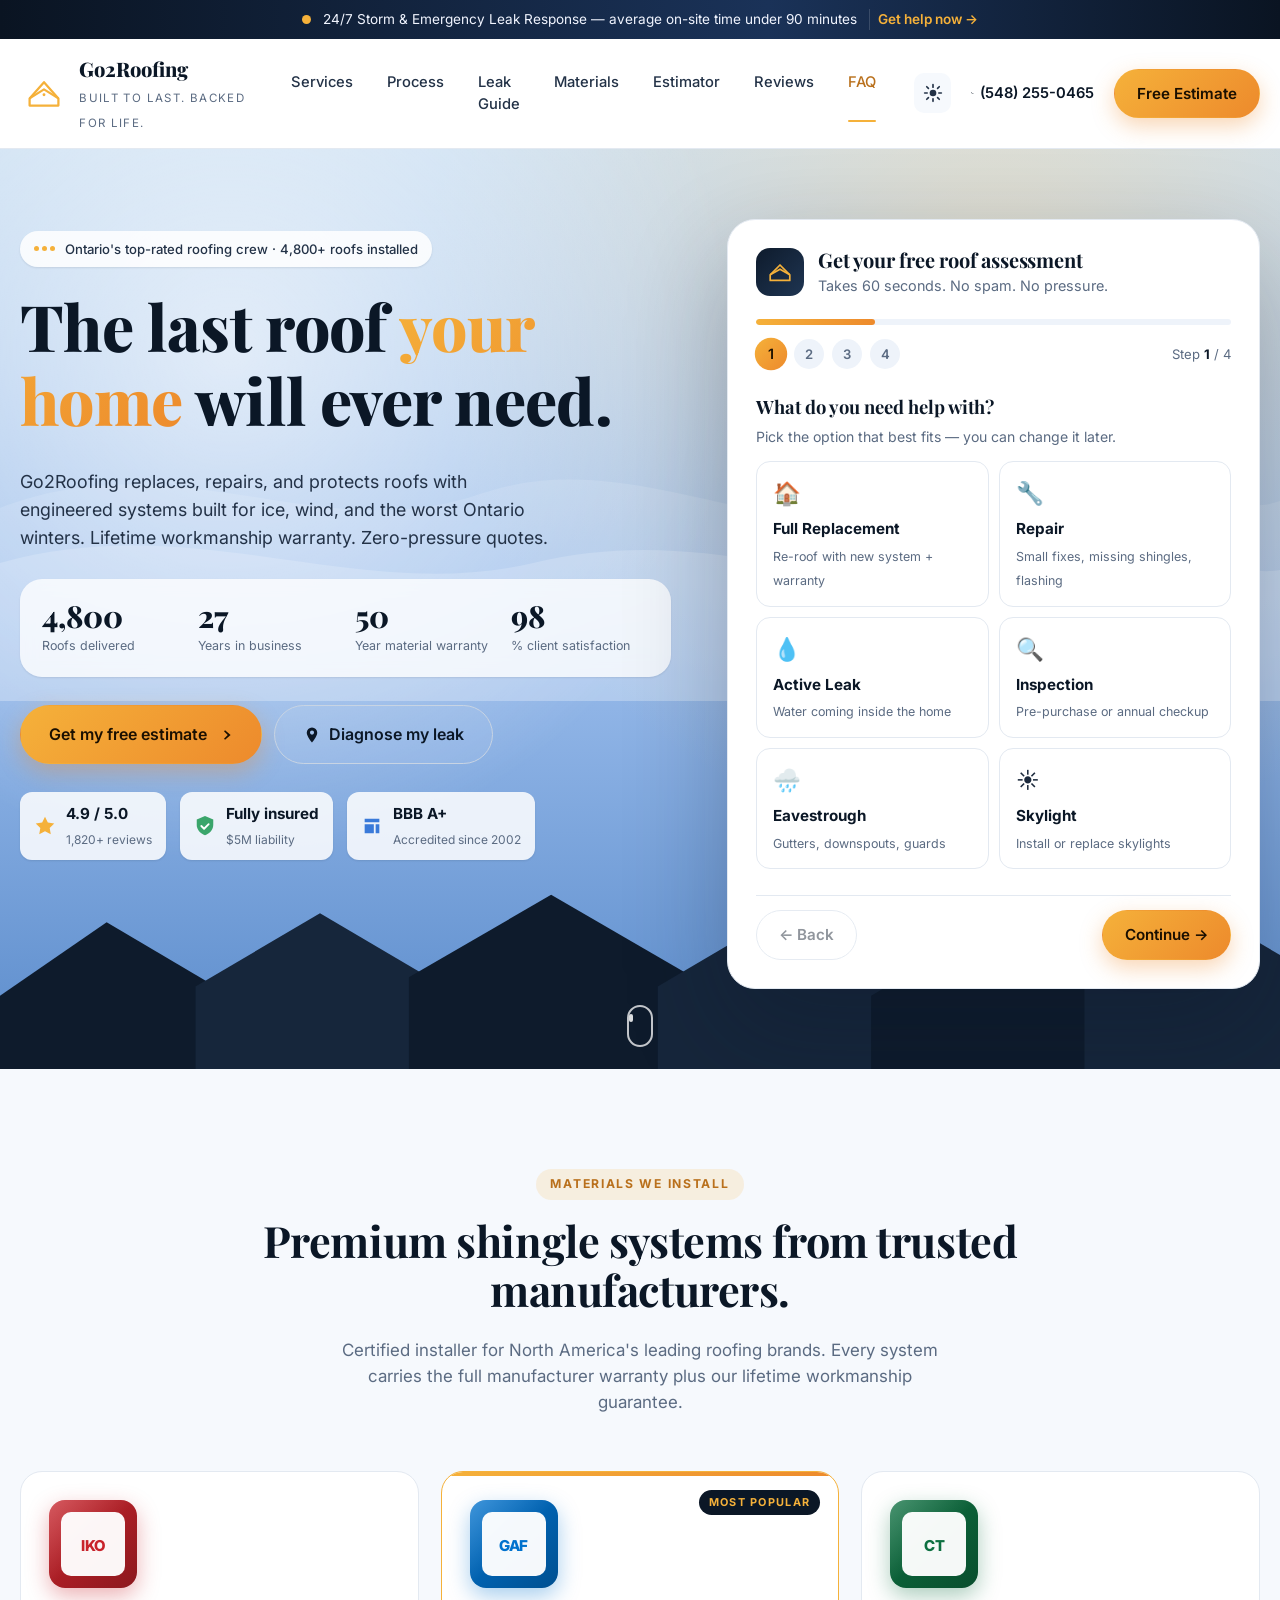
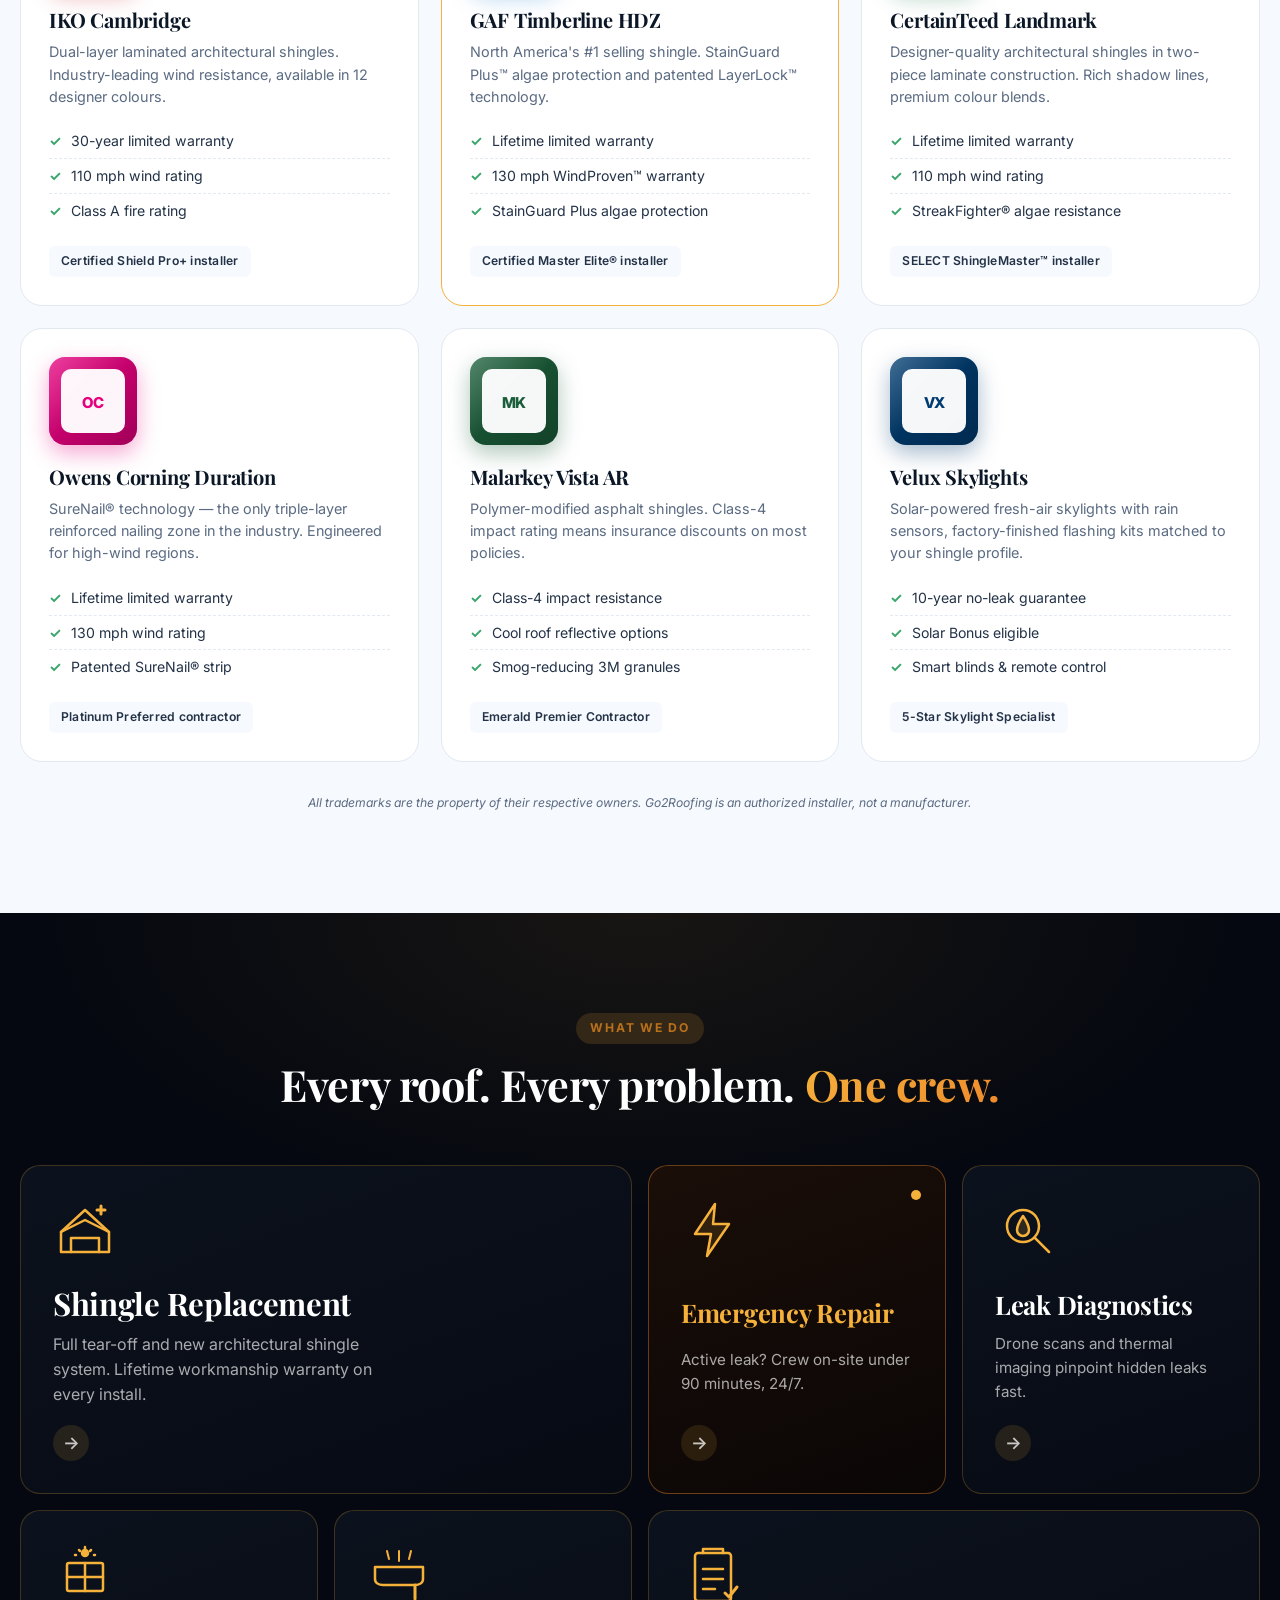
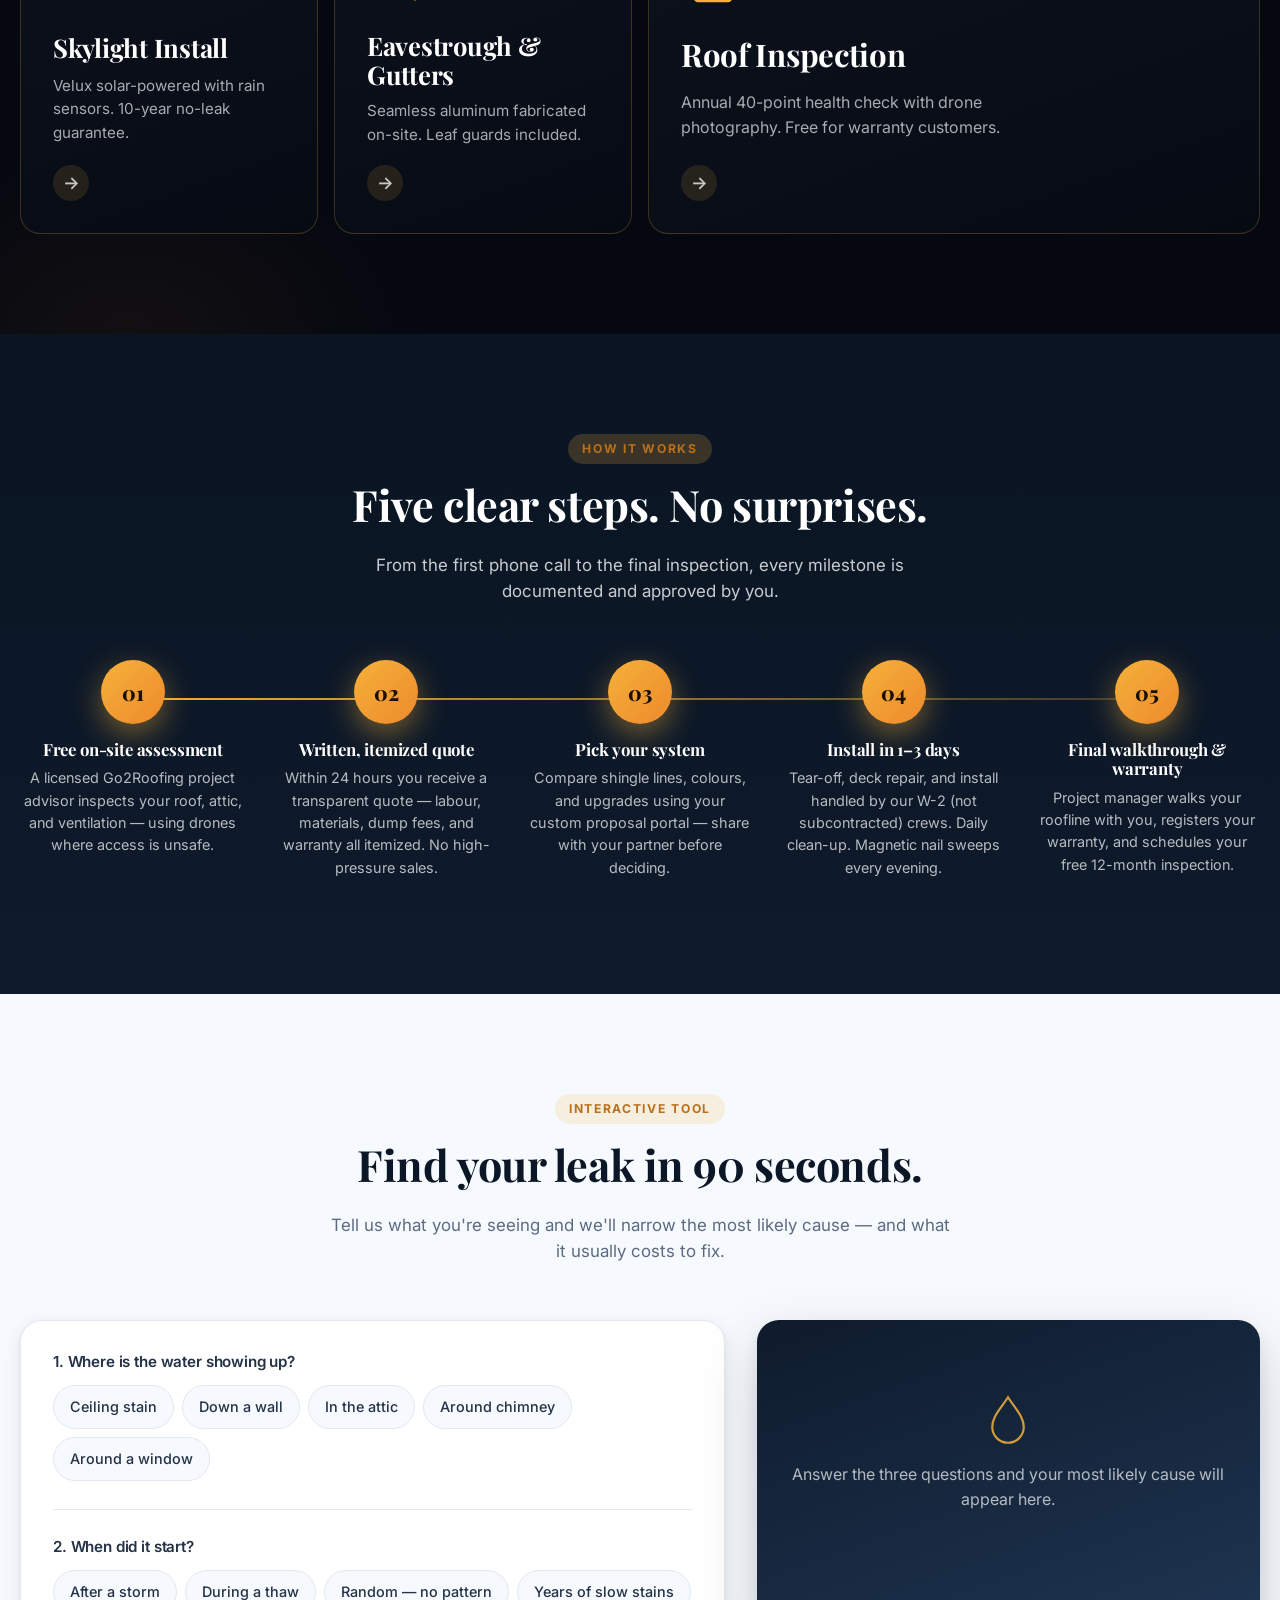
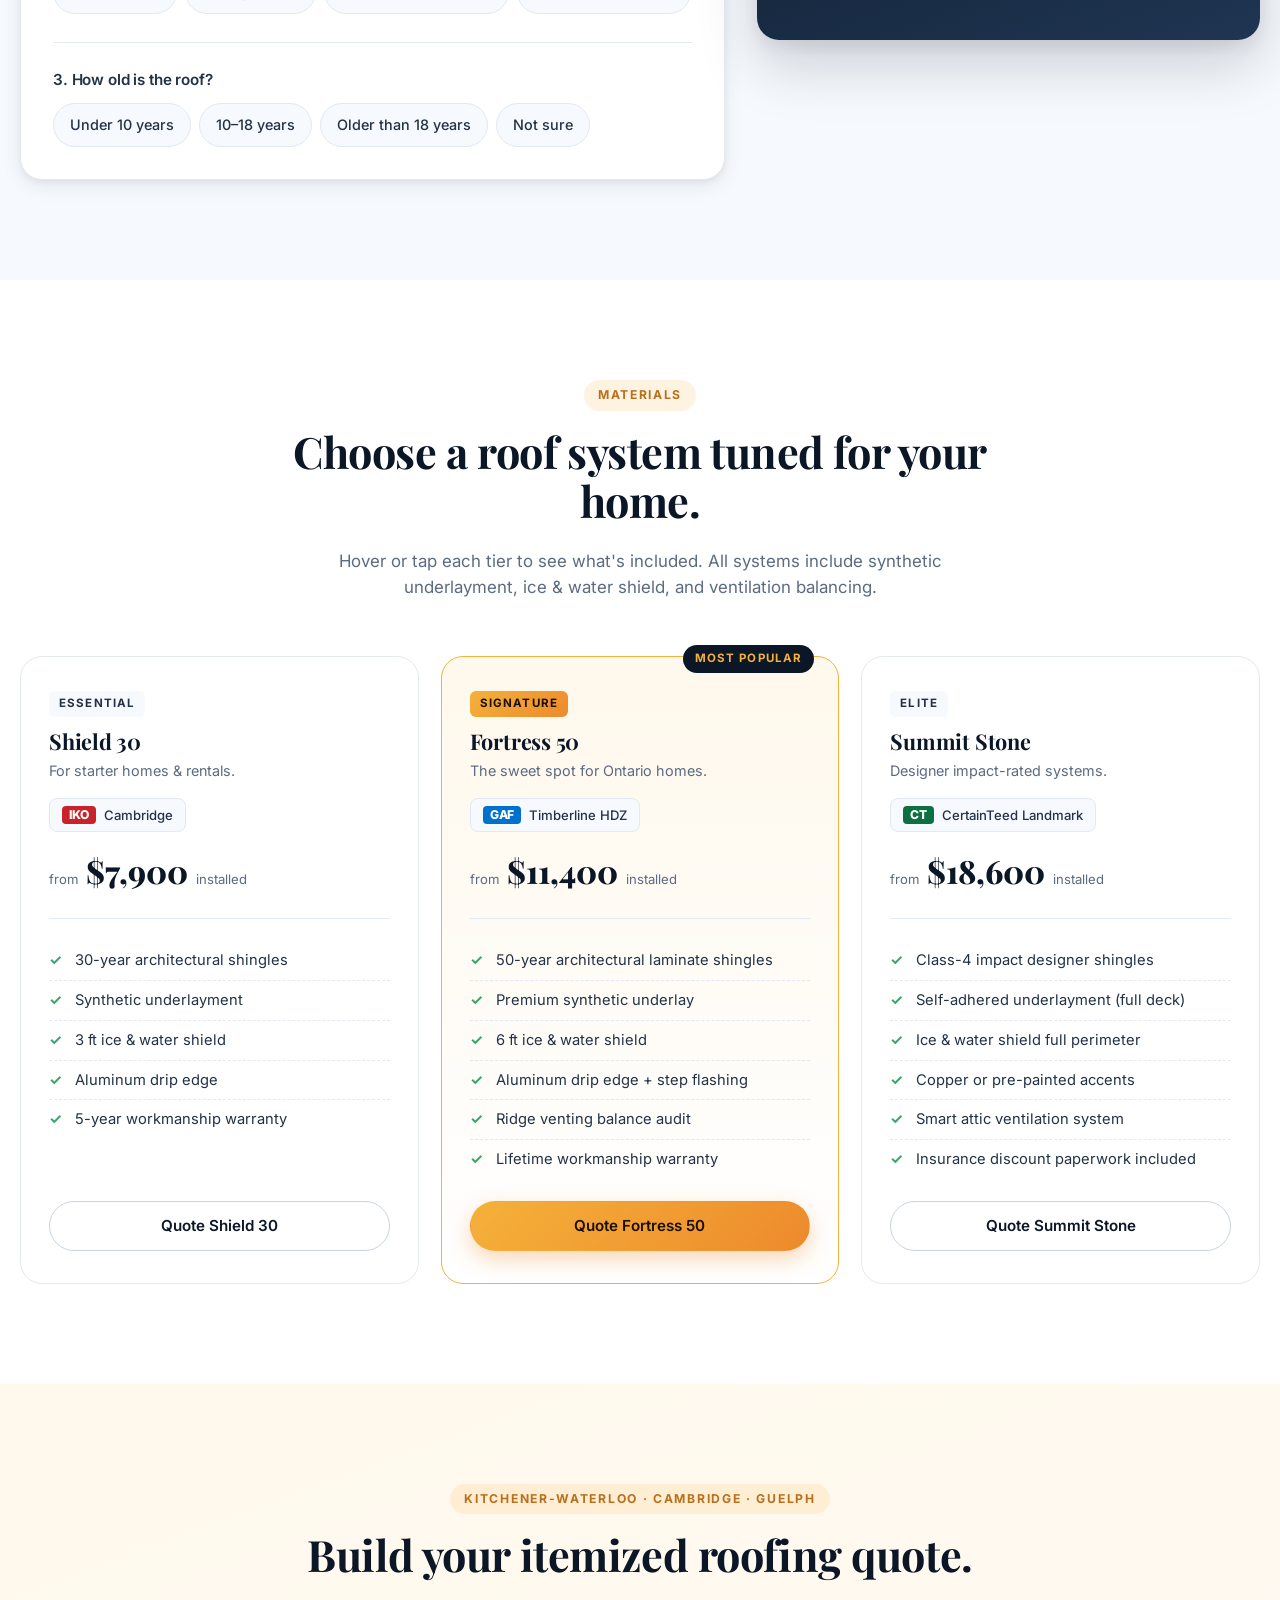
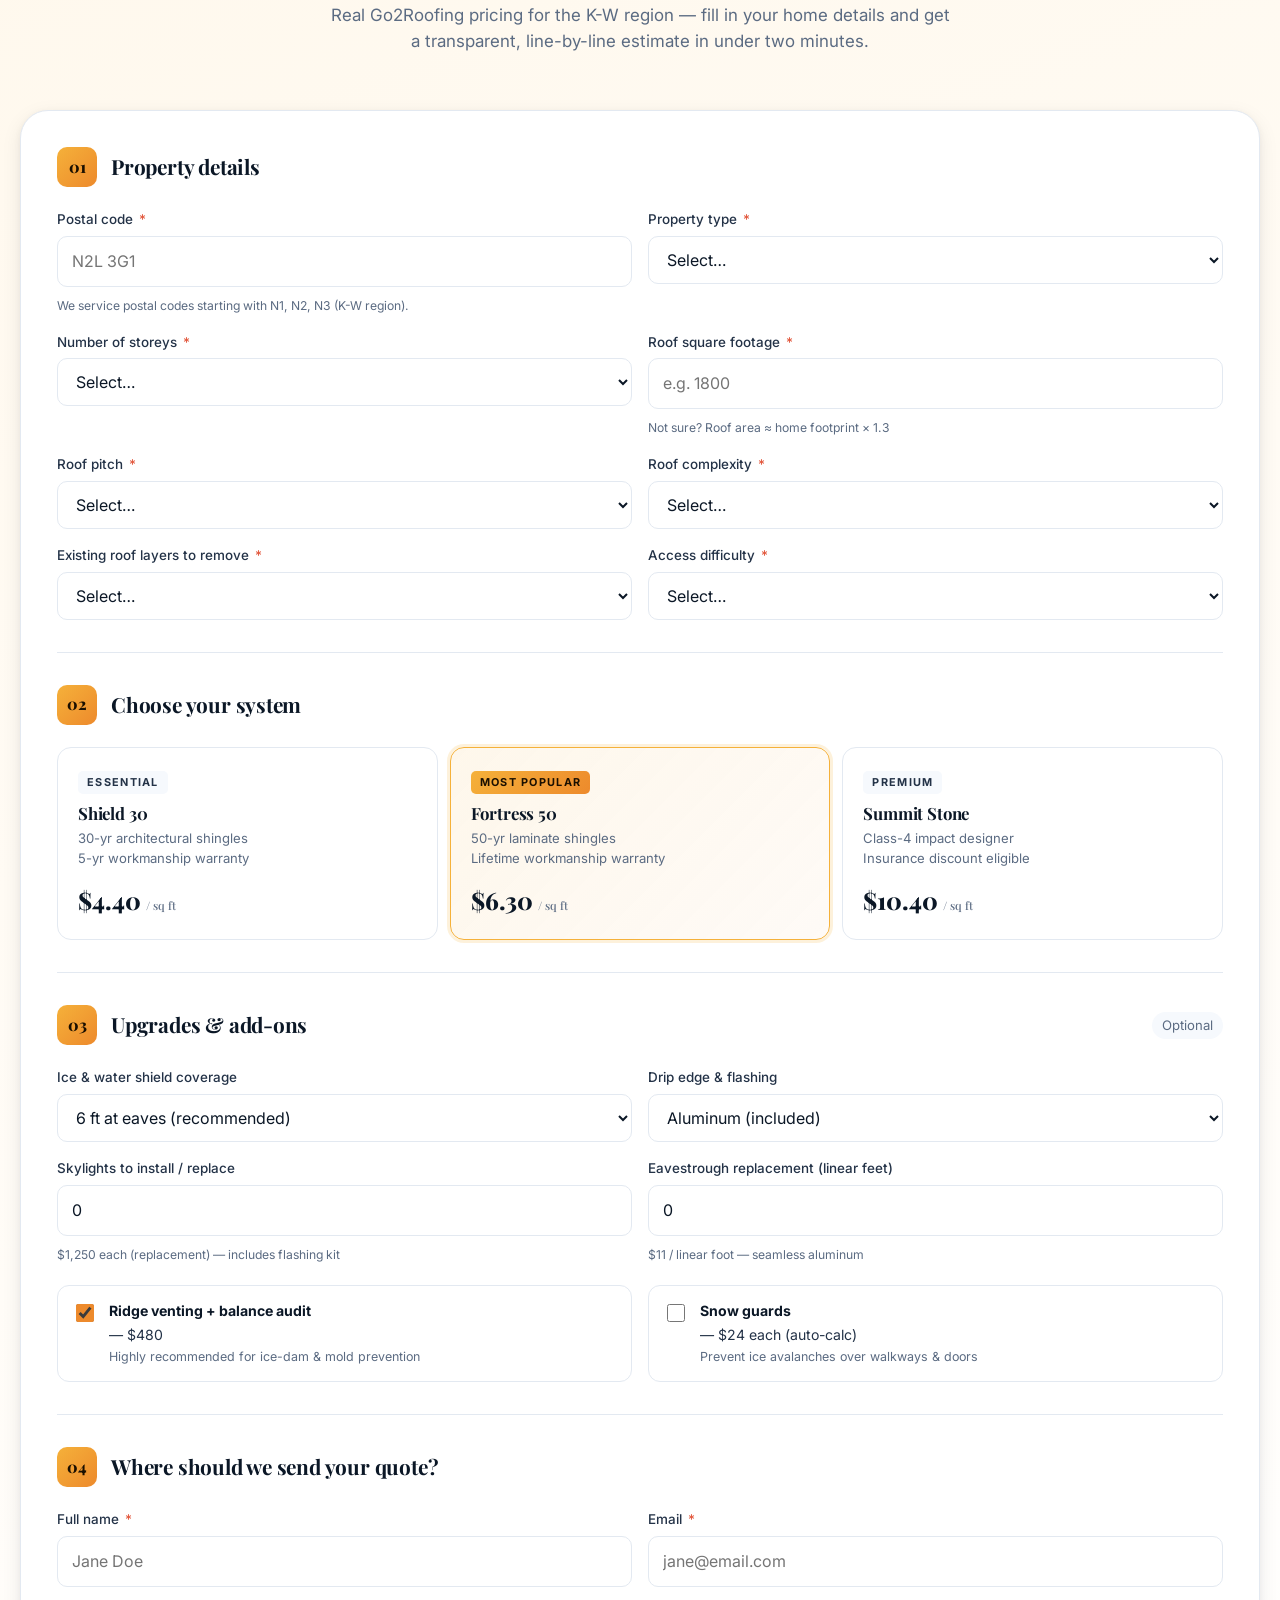
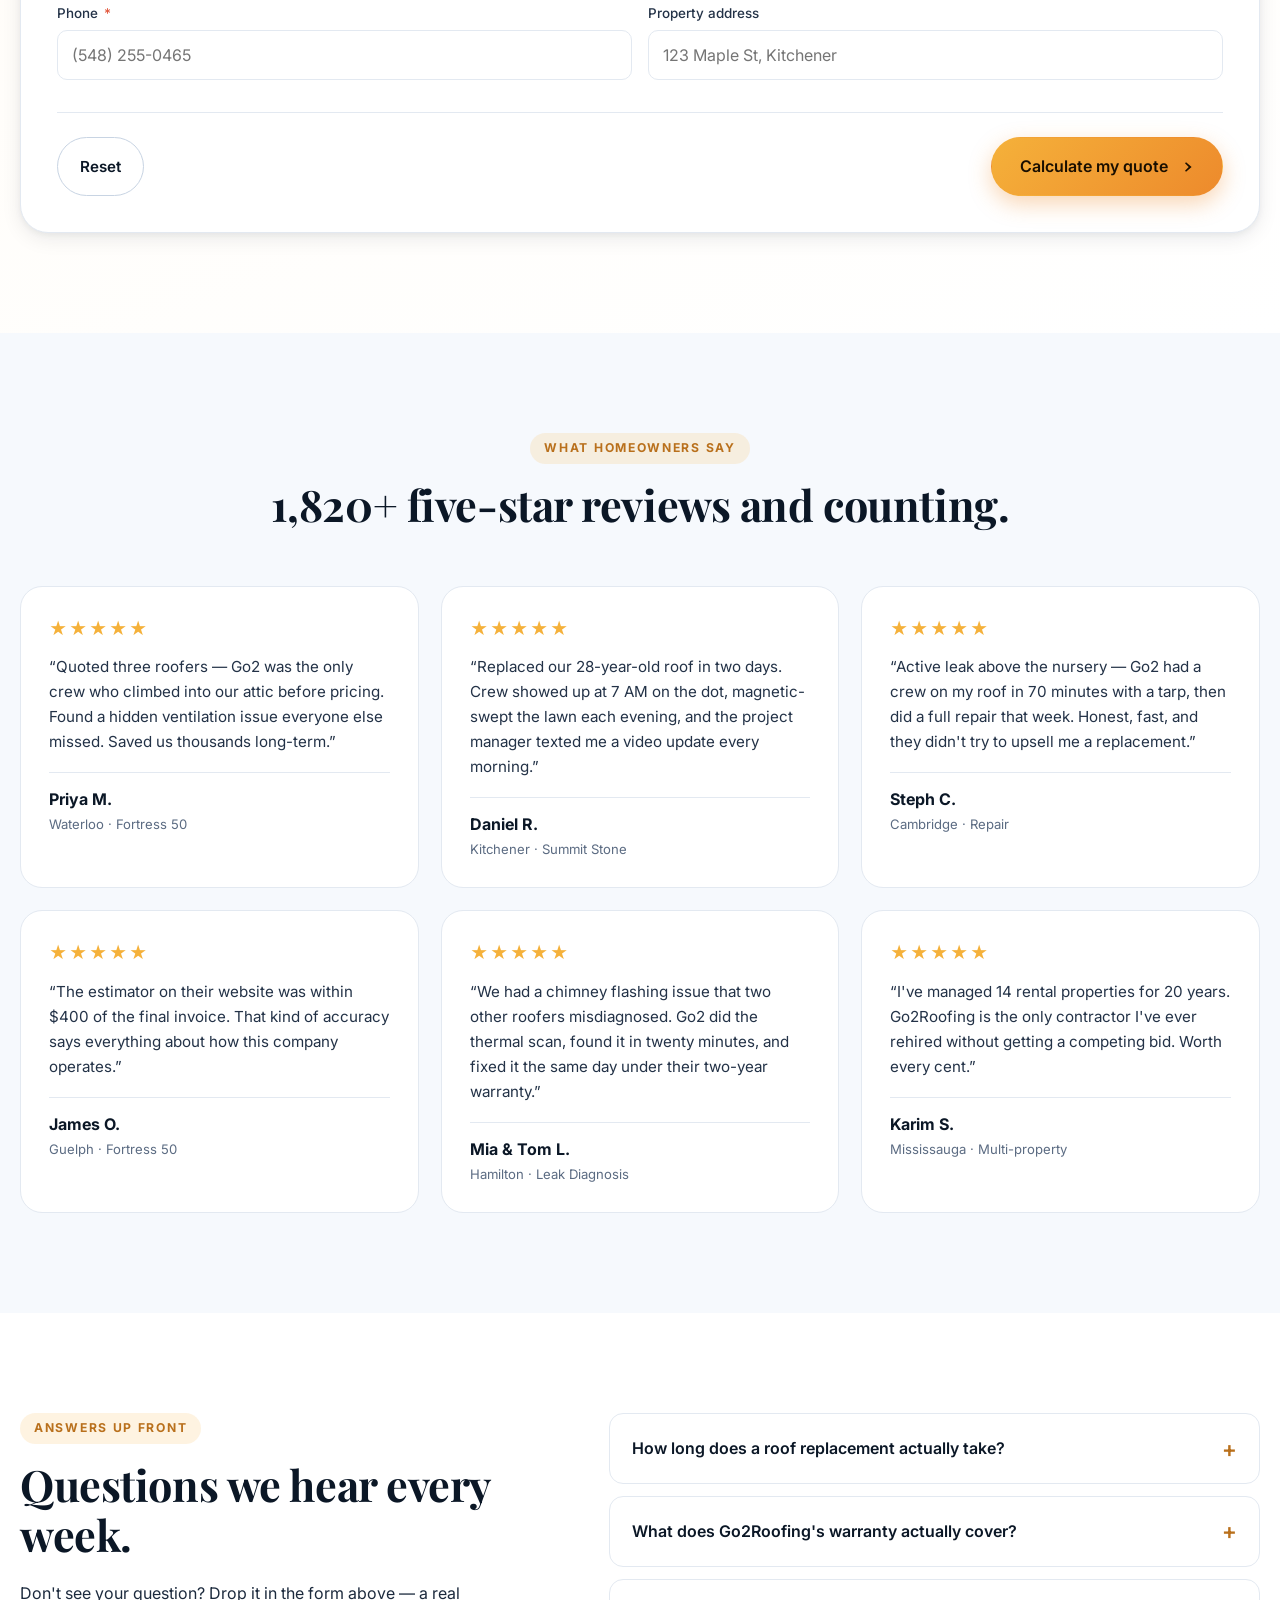
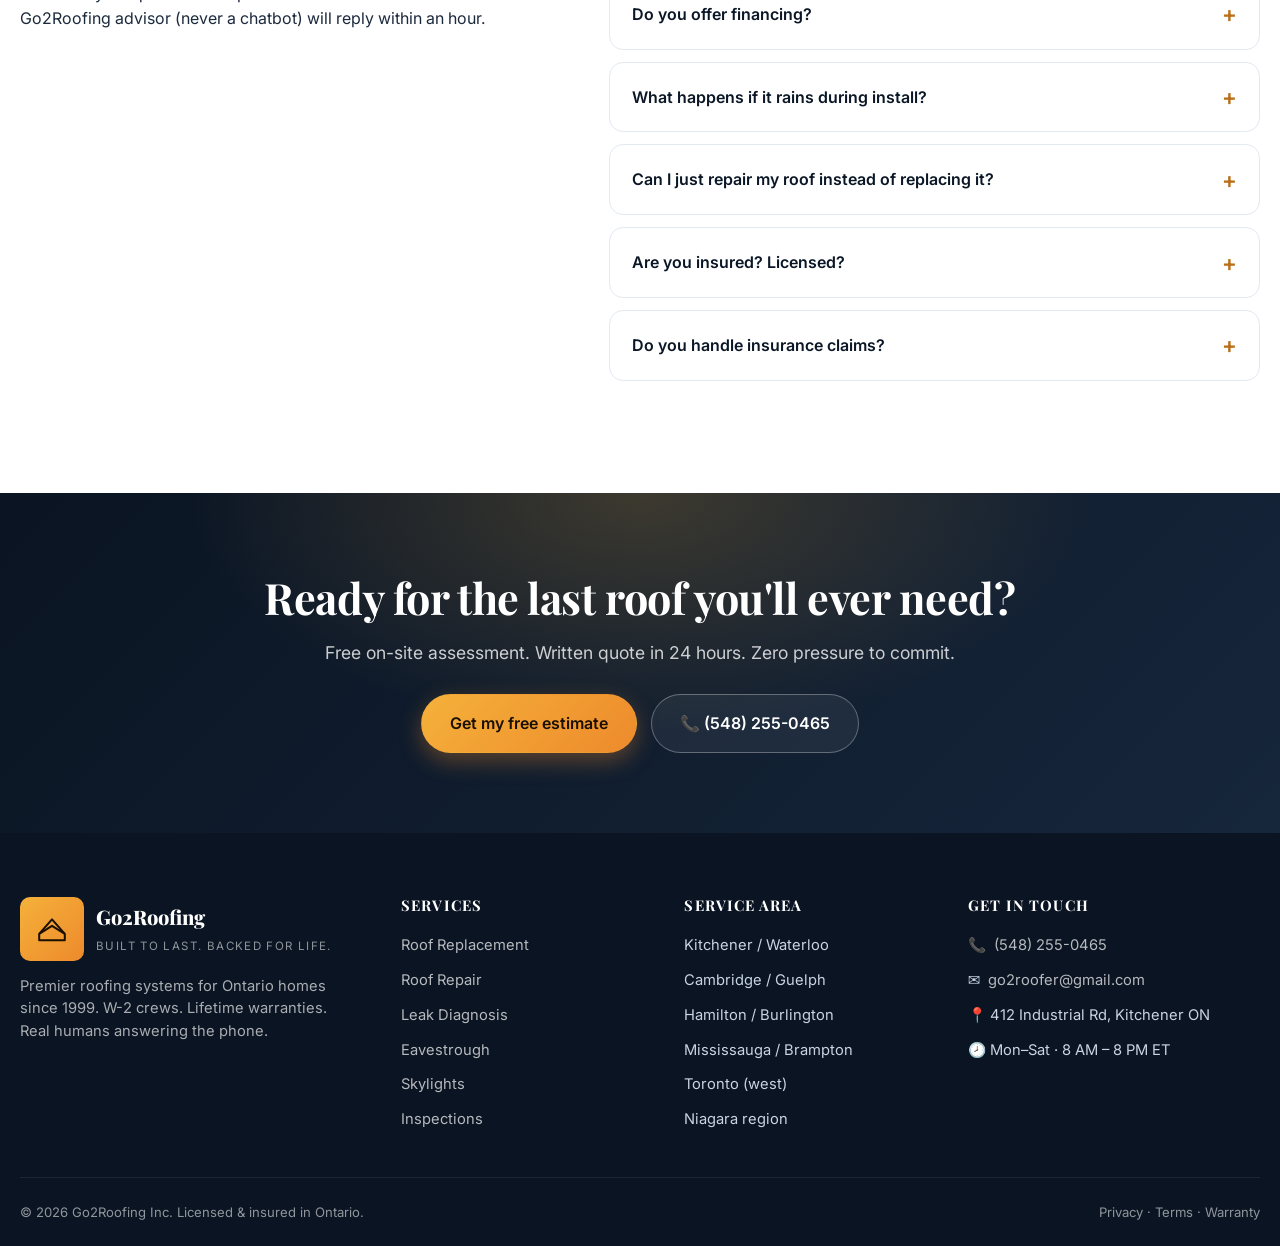
==== commit a126a54d: "Add email functionality + refactor services into Bento Box layout - Wire lead form and quote calcula" ====
--- a/go2roofing/index.html
+++ b/go2roofing/index.html
@@ -458,100 +458,100 @@
       </div>
     </section>
 
-    <!-- ===== Services ===== -->
-    <section class="section services" id="services">
+    <!-- ===== Services (Bento) ===== -->
+    <section class="section services-bento" id="services">
       <div class="container">
         <header class="section-head">
           <span class="kicker">What we do</span>
-          <h2>Complete rooftop systems — installed once, guaranteed for life.</h2>
-          <p>Every Go2Roofing project ships with a written lifetime workmanship warranty and a manufacturer-backed material warranty up to 50 years.</p>
+          <h2>Every roof. Every problem. <span class="accent-text">One crew.</span></h2>
         </header>
 
-        <div class="service-grid">
-          <article class="service-card" data-tilt>
-            <div class="service-icon">
-              <svg viewBox="0 0 48 48" width="32" height="32"><path d="M6 28L24 10L42 28V40H6Z" fill="none" stroke="currentColor" stroke-width="2.4"/><path d="M14 40V26h20v14" fill="none" stroke="currentColor" stroke-width="2.4"/></svg>
-            </div>
-            <h3>Roof Replacement</h3>
-            <p>Full tear-off, deck inspection, ice &amp; water shield, synthetic underlay, premium architectural shingles, and ridge ventilation.</p>
-            <ul class="service-bullets">
-              <li>Lifetime workmanship warranty</li>
-              <li>Up to 50-yr material coverage</li>
-              <li>Same-week start available</li>
-            </ul>
-            <a href="#contact" class="link-arrow">Book a free quote →</a>
-          </article>
-
-          <article class="service-card featured" data-tilt>
-            <div class="ribbon">Most requested</div>
-            <div class="service-icon">
-              <svg viewBox="0 0 48 48" width="32" height="32"><path d="M10 36l10-22 8 16 4-8 6 14" fill="none" stroke="currentColor" stroke-width="2.4" stroke-linecap="round" stroke-linejoin="round"/></svg>
-            </div>
-            <h3>Roof Repair</h3>
-            <p>Targeted repairs for missing shingles, lifted flashing, vent boots, and skylight curbs — without overselling a full re-roof.</p>
-            <ul class="service-bullets">
-              <li>$0 second opinions</li>
-              <li>Same-day service in most regions</li>
-              <li>2-year repair warranty</li>
-            </ul>
-            <a href="#contact" class="link-arrow">Schedule a repair →</a>
-          </article>
-
-          <article class="service-card" data-tilt>
-            <div class="service-icon">
-              <svg viewBox="0 0 48 48" width="32" height="32"><path d="M24 6c-6 9-12 14-12 22a12 12 0 0 0 24 0c0-8-6-13-12-22z" fill="none" stroke="currentColor" stroke-width="2.4"/></svg>
-            </div>
-            <h3>Leak Diagnosis</h3>
-            <p>Drone scan, attic moisture mapping, and infrared thermography pinpoint the source — not just the symptom.</p>
-            <ul class="service-bullets">
-              <li>Drone + thermal imaging</li>
-              <li>Insurance-ready report</li>
-              <li>Emergency tarp same day</li>
-            </ul>
-            <a href="#leak-guide" class="link-arrow">Try our leak guide →</a>
-          </article>
-
-          <article class="service-card" data-tilt>
-            <div class="service-icon">
-              <svg viewBox="0 0 48 48" width="32" height="32"><rect x="6" y="14" width="36" height="20" rx="2" fill="none" stroke="currentColor" stroke-width="2.4"/><path d="M10 18l14 10 14-10" fill="none" stroke="currentColor" stroke-width="2.4"/></svg>
+        <div class="bento-grid">
+          <!-- Tile 1: Shingle Replacement (wide hero) -->
+          <a href="#contact" class="bento-tile bento-wide" data-tile="replacement">
+            <div class="bento-icon">
+              <svg viewBox="0 0 64 64" fill="none" stroke="currentColor" stroke-width="2.5" stroke-linecap="round" stroke-linejoin="round">
+                <path d="M8 34L32 12L56 34V54H8Z"/>
+                <path d="M18 54V40h28v14"/>
+                <path d="M8 34L32 22L56 34"/>
+                <path d="M48 8L48 16M44 12L52 12" stroke-width="3"/>
+              </svg>
+            </div>
+            <h3>Shingle Replacement</h3>
+            <p>Full tear-off and new architectural shingle system. Lifetime workmanship warranty on every install.</p>
+            <span class="bento-arrow">→</span>
+          </a>
+
+          <!-- Tile 2: Emergency Repair (urgent) -->
+          <a href="#contact" class="bento-tile bento-emergency" data-tile="emergency">
+            <div class="bento-pulse"></div>
+            <div class="bento-icon">
+              <svg viewBox="0 0 64 64" fill="none" stroke="currentColor" stroke-width="2.5" stroke-linecap="round" stroke-linejoin="round">
+                <path d="M34 6L14 36H30L26 58L48 26H32L34 6Z" fill="currentColor" fill-opacity=".12"/>
+              </svg>
+            </div>
+            <h3>Emergency Repair</h3>
+            <p>Active leak? Crew on-site under 90 minutes, 24/7.</p>
+            <span class="bento-arrow">→</span>
+          </a>
+
+          <!-- Tile 3: Leak Diagnostics -->
+          <a href="#leak-guide" class="bento-tile" data-tile="leak">
+            <div class="bento-icon">
+              <svg viewBox="0 0 64 64" fill="none" stroke="currentColor" stroke-width="2.5" stroke-linecap="round" stroke-linejoin="round">
+                <circle cx="28" cy="28" r="16"/>
+                <path d="M40 40L54 54"/>
+                <path d="M28 18C24 24 22 28 22 32a6 6 0 0 0 12 0c0-4-2-8-6-14z" fill="currentColor" fill-opacity=".15"/>
+              </svg>
+            </div>
+            <h3>Leak Diagnostics</h3>
+            <p>Drone scans and thermal imaging pinpoint hidden leaks fast.</p>
+            <span class="bento-arrow">→</span>
+          </a>
+
+          <!-- Tile 4: Skylights -->
+          <a href="#products" class="bento-tile" data-tile="skylights">
+            <div class="bento-icon">
+              <svg viewBox="0 0 64 64" fill="none" stroke="currentColor" stroke-width="2.5" stroke-linecap="round" stroke-linejoin="round">
+                <rect x="14" y="20" width="36" height="28" rx="2"/>
+                <path d="M14 34L50 34M32 20L32 48"/>
+                <circle cx="32" cy="10" r="3" fill="currentColor"/>
+                <path d="M32 4L32 6M26 7L27 8M38 7L37 8M22 12L23 12M42 12L41 12"/>
+              </svg>
+            </div>
+            <h3>Skylight Install</h3>
+            <p>Velux solar-powered with rain sensors. 10-year no-leak guarantee.</p>
+            <span class="bento-arrow">→</span>
+          </a>
+
+          <!-- Tile 5: Eavestrough -->
+          <a href="#contact" class="bento-tile" data-tile="eaves">
+            <div class="bento-icon">
+              <svg viewBox="0 0 64 64" fill="none" stroke="currentColor" stroke-width="2.5" stroke-linecap="round" stroke-linejoin="round">
+                <path d="M8 24L56 24L56 36C56 40 52 42 48 42L16 42C12 42 8 40 8 36Z"/>
+                <path d="M48 42L48 56" stroke-width="3"/>
+                <path d="M20 8L22 16M32 8L32 18M44 8L42 16" stroke-width="2"/>
+              </svg>
             </div>
             <h3>Eavestrough &amp; Gutters</h3>
-            <p>Seamless 5&quot; &amp; 6&quot; aluminum eaves, oversized downspouts, leaf guards, and ice-dam prevention systems.</p>
-            <ul class="service-bullets">
-              <li>Seamless on-site fabrication</li>
-              <li>Heated cable add-on</li>
-              <li>10-year leak-proof warranty</li>
-            </ul>
-            <a href="#contact" class="link-arrow">Price my eaves →</a>
-          </article>
-
-          <article class="service-card" data-tilt>
-            <div class="service-icon">
-              <svg viewBox="0 0 48 48" width="32" height="32"><circle cx="24" cy="24" r="6" fill="none" stroke="currentColor" stroke-width="2.4"/><g stroke="currentColor" stroke-width="2.4" stroke-linecap="round"><line x1="24" y1="6" x2="24" y2="10"/><line x1="24" y1="38" x2="24" y2="42"/><line x1="6" y1="24" x2="10" y2="24"/><line x1="38" y1="24" x2="42" y2="24"/><line x1="11" y1="11" x2="14" y2="14"/><line x1="34" y1="34" x2="37" y2="37"/><line x1="11" y1="37" x2="14" y2="34"/><line x1="34" y1="14" x2="37" y2="11"/></g></svg>
-            </div>
-            <h3>Skylights</h3>
-            <p>Velux 5-Star certified installs &amp; replacements — flashing kits matched to your shingle profile for a permanent watertight seal.</p>
-            <ul class="service-bullets">
-              <li>Solar-powered fresh-air models</li>
-              <li>Smart blinds &amp; rain sensors</li>
-              <li>10-year no-leak guarantee</li>
-            </ul>
-            <a href="#products" class="link-arrow">Compare skylights →</a>
-          </article>
-
-          <article class="service-card" data-tilt>
-            <div class="service-icon">
-              <svg viewBox="0 0 48 48" width="32" height="32"><path d="M24 4l4 8 8 1-6 6 2 9-8-4-8 4 2-9-6-6 8-1z" fill="none" stroke="currentColor" stroke-width="2.4"/></svg>
-            </div>
-            <h3>Annual Inspections</h3>
-            <p>Twice-a-year preventative health checks + a 40-point report card. Free for current Go2 customers under warranty.</p>
-            <ul class="service-bullets">
-              <li>Drone imagery + photo report</li>
-              <li>Attic ventilation audit</li>
-              <li>Real estate / pre-purchase</li>
-            </ul>
-            <a href="#contact" class="link-arrow">Reserve inspection →</a>
-          </article>
+            <p>Seamless aluminum fabricated on-site. Leaf guards included.</p>
+            <span class="bento-arrow">→</span>
+          </a>
+
+          <!-- Tile 6: Roof Inspection (wide bottom) -->
+          <a href="#contact" class="bento-tile bento-wide" data-tile="inspection">
+            <div class="bento-icon">
+              <svg viewBox="0 0 64 64" fill="none" stroke="currentColor" stroke-width="2.5" stroke-linecap="round" stroke-linejoin="round">
+                <rect x="14" y="10" width="36" height="48" rx="3"/>
+                <path d="M22 10L22 6L42 6L42 10"/>
+                <path d="M22 26L42 26M22 36L42 36M22 46L34 46"/>
+                <path d="M44 50L48 54L56 44" stroke-width="3"/>
+              </svg>
+            </div>
+            <h3>Roof Inspection</h3>
+            <p>Annual 40-point health check with drone photography. Free for warranty customers.</p>
+            <span class="bento-arrow">→</span>
+          </a>
         </div>
       </div>
     </section>
--- a/go2roofing/styles.css
+++ b/go2roofing/styles.css
@@ -790,6 +790,165 @@
   font-size: .68rem; font-weight: 700;
   text-transform: uppercase; letter-spacing: .1em;
   padding: 4px 36px;
+}
+
+/* ========================================
+   Services — Bento Grid
+   ======================================== */
+.services-bento {
+  background: #050810;
+  position: relative;
+  overflow: hidden;
+}
+.services-bento::before {
+  content: '';
+  position: absolute; inset: 0;
+  background:
+    radial-gradient(ellipse 1000px 500px at 50% 0%, rgba(245,177,58,.08), transparent 60%),
+    radial-gradient(ellipse 600px 400px at 10% 100%, rgba(237,138,44,.06), transparent 50%);
+  pointer-events: none;
+}
+.services-bento .section-head h2 { color: #fff; }
+.services-bento .section-head .accent-text {
+  background: linear-gradient(135deg, var(--accent), var(--accent-2));
+  -webkit-background-clip: text; background-clip: text;
+  color: transparent;
+}
+
+.bento-grid {
+  display: grid;
+  grid-template-columns: repeat(4, 1fr);
+  grid-auto-rows: minmax(220px, auto);
+  gap: 16px;
+  position: relative;
+  z-index: 1;
+}
+.bento-tile {
+  position: relative;
+  display: flex;
+  flex-direction: column;
+  justify-content: space-between;
+  padding: 32px;
+  background: linear-gradient(160deg, #0c121d 0%, #060a13 100%);
+  border: 1px solid rgba(245,177,58,.22);
+  border-radius: 20px;
+  color: #fff;
+  overflow: hidden;
+  transition: transform .35s var(--tx), border-color .35s var(--tx), box-shadow .35s var(--tx);
+  cursor: pointer;
+  min-height: 220px;
+}
+.bento-tile::before {
+  content: '';
+  position: absolute;
+  inset: 0;
+  background: radial-gradient(circle at 100% 0%, rgba(245,177,58,.12), transparent 50%);
+  opacity: 0;
+  transition: opacity .35s var(--tx);
+  pointer-events: none;
+}
+.bento-tile::after {
+  content: '';
+  position: absolute;
+  inset: -1px;
+  border-radius: 20px;
+  padding: 1px;
+  background: linear-gradient(135deg, rgba(245,177,58,.55), rgba(245,177,58,0) 35%, rgba(245,177,58,0) 65%, rgba(237,138,44,.4));
+  -webkit-mask: linear-gradient(#000 0 0) content-box, linear-gradient(#000 0 0);
+  -webkit-mask-composite: xor;
+          mask-composite: exclude;
+  opacity: 0;
+  transition: opacity .35s var(--tx);
+  pointer-events: none;
+}
+.bento-tile:hover {
+  transform: translateY(-4px);
+  border-color: rgba(245,177,58,.5);
+  box-shadow: 0 20px 50px rgba(245,177,58,.18), 0 0 0 1px rgba(245,177,58,.25);
+}
+.bento-tile:hover::before { opacity: 1; }
+.bento-tile:hover::after { opacity: 1; }
+.bento-tile:hover .bento-arrow { transform: translateX(6px); color: var(--accent); }
+
+.bento-wide { grid-column: span 2; }
+
+.bento-icon {
+  width: 64px;
+  height: 64px;
+  color: var(--accent);
+  margin-bottom: 24px;
+  transition: transform .35s var(--tx);
+}
+.bento-tile:hover .bento-icon { transform: scale(1.06) rotate(-4deg); }
+.bento-icon svg { width: 100%; height: 100%; }
+
+.bento-tile h3 {
+  font-family: 'Playfair Display', serif;
+  font-size: 1.6rem;
+  font-weight: 700;
+  color: #fff;
+  letter-spacing: -.01em;
+  margin: 0 0 10px;
+}
+.bento-tile p {
+  color: rgba(255,255,255,.65);
+  font-size: .95rem;
+  line-height: 1.55;
+  margin: 0 0 18px;
+  max-width: 36ch;
+}
+.bento-wide h3 { font-size: 1.95rem; }
+.bento-wide p { font-size: 1rem; }
+
+.bento-arrow {
+  display: inline-flex;
+  align-items: center;
+  justify-content: center;
+  width: 36px;
+  height: 36px;
+  border-radius: 50%;
+  background: rgba(245,177,58,.12);
+  color: rgba(255,255,255,.75);
+  font-size: 1.1rem;
+  font-weight: 600;
+  align-self: flex-start;
+  transition: transform .35s var(--tx), background .35s var(--tx), color .35s var(--tx);
+}
+
+/* Emergency tile pulse */
+.bento-emergency {
+  border-color: rgba(237,138,44,.4);
+  background: linear-gradient(160deg, #1a0e08 0%, #0a0606 100%);
+}
+.bento-emergency h3 { color: var(--accent); }
+.bento-pulse {
+  position: absolute;
+  top: 24px; right: 24px;
+  width: 10px; height: 10px;
+  border-radius: 50%;
+  background: var(--accent);
+  box-shadow: 0 0 0 0 rgba(245,177,58,.6);
+  animation: bento-pulse 1.8s infinite;
+  z-index: 2;
+}
+@keyframes bento-pulse {
+  0%   { box-shadow: 0 0 0 0 rgba(245,177,58,.65); }
+  70%  { box-shadow: 0 0 0 14px rgba(245,177,58,0); }
+  100% { box-shadow: 0 0 0 0 rgba(245,177,58,0); }
+}
+
+/* Responsive bento */
+@media (max-width: 1080px) {
+  .bento-grid { grid-template-columns: repeat(2, 1fr); }
+  .bento-wide { grid-column: span 2; }
+}
+@media (max-width: 640px) {
+  .bento-grid { grid-template-columns: 1fr; gap: 12px; }
+  .bento-wide { grid-column: span 1; }
+  .bento-tile { padding: 24px; min-height: 180px; }
+  .bento-tile h3 { font-size: 1.35rem; }
+  .bento-wide h3 { font-size: 1.5rem; }
+  .bento-icon { width: 52px; height: 52px; margin-bottom: 16px; }
 }
 
 /* ========================================
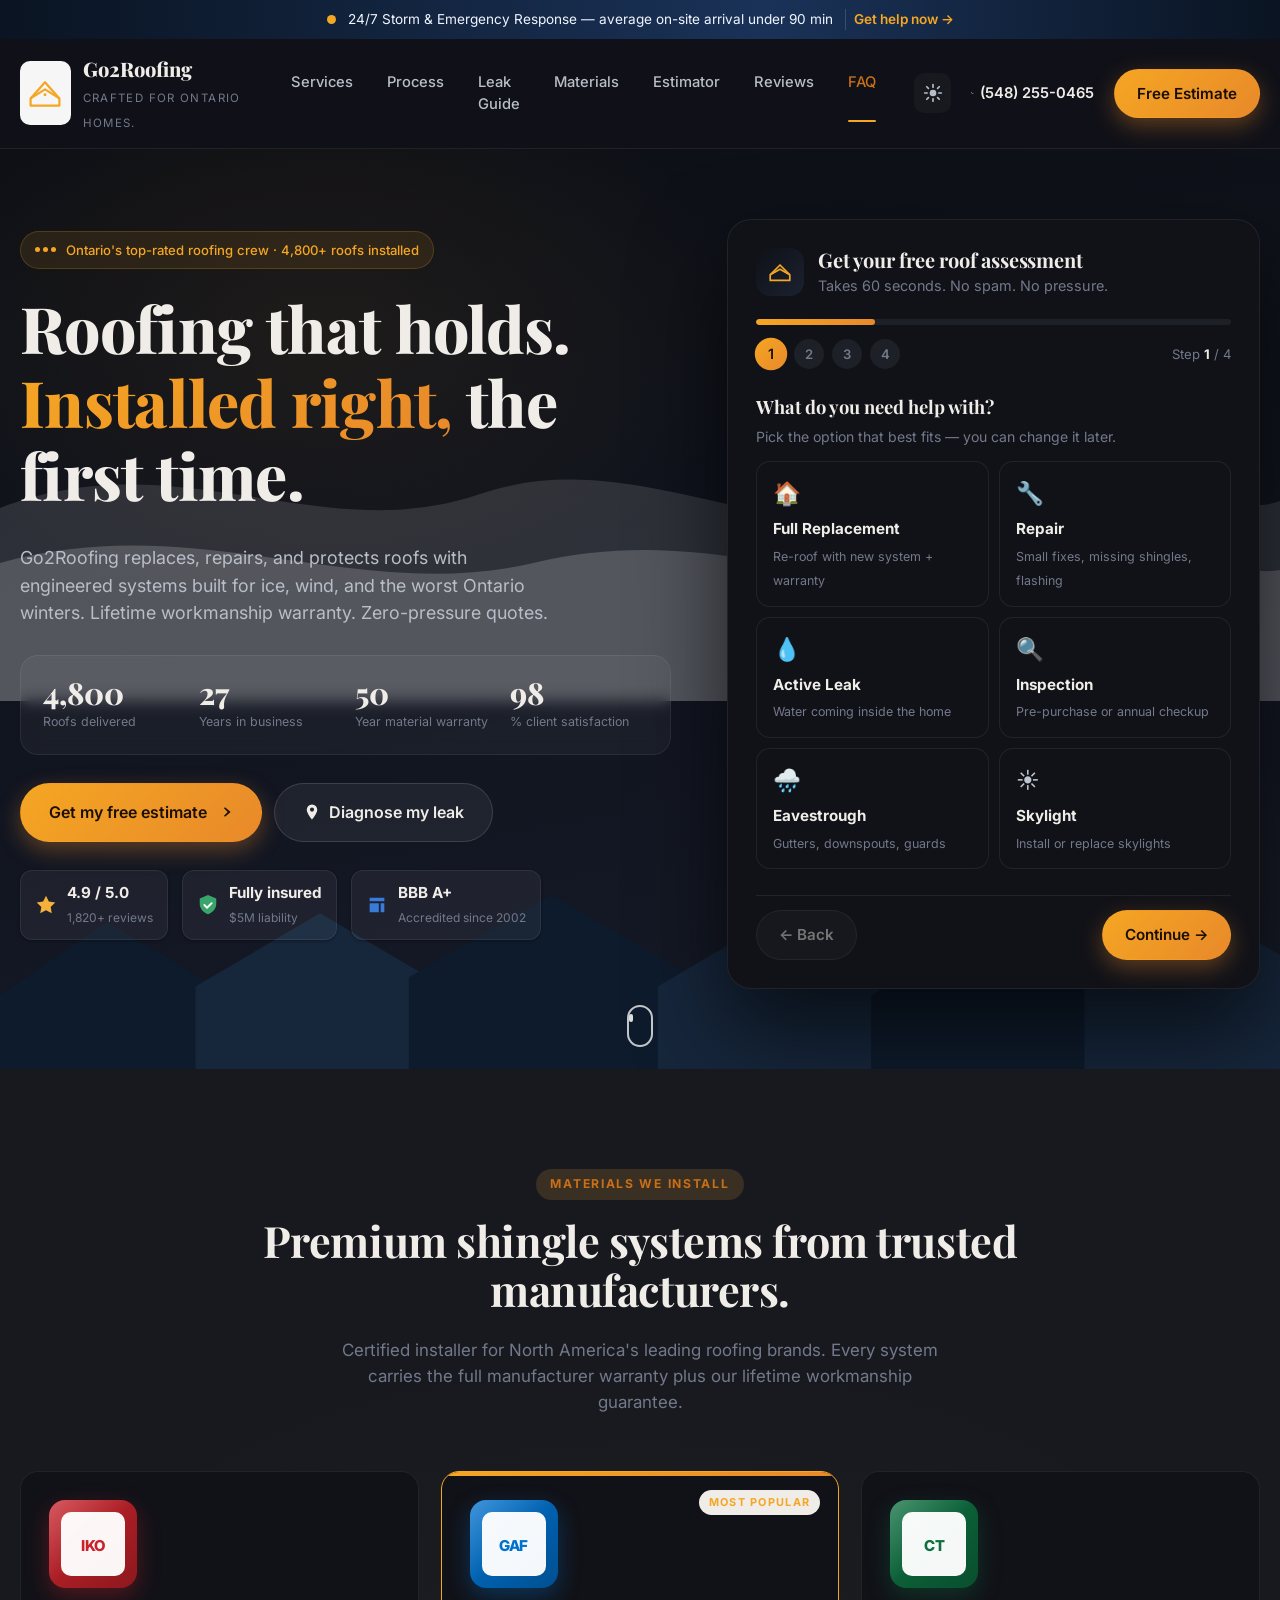
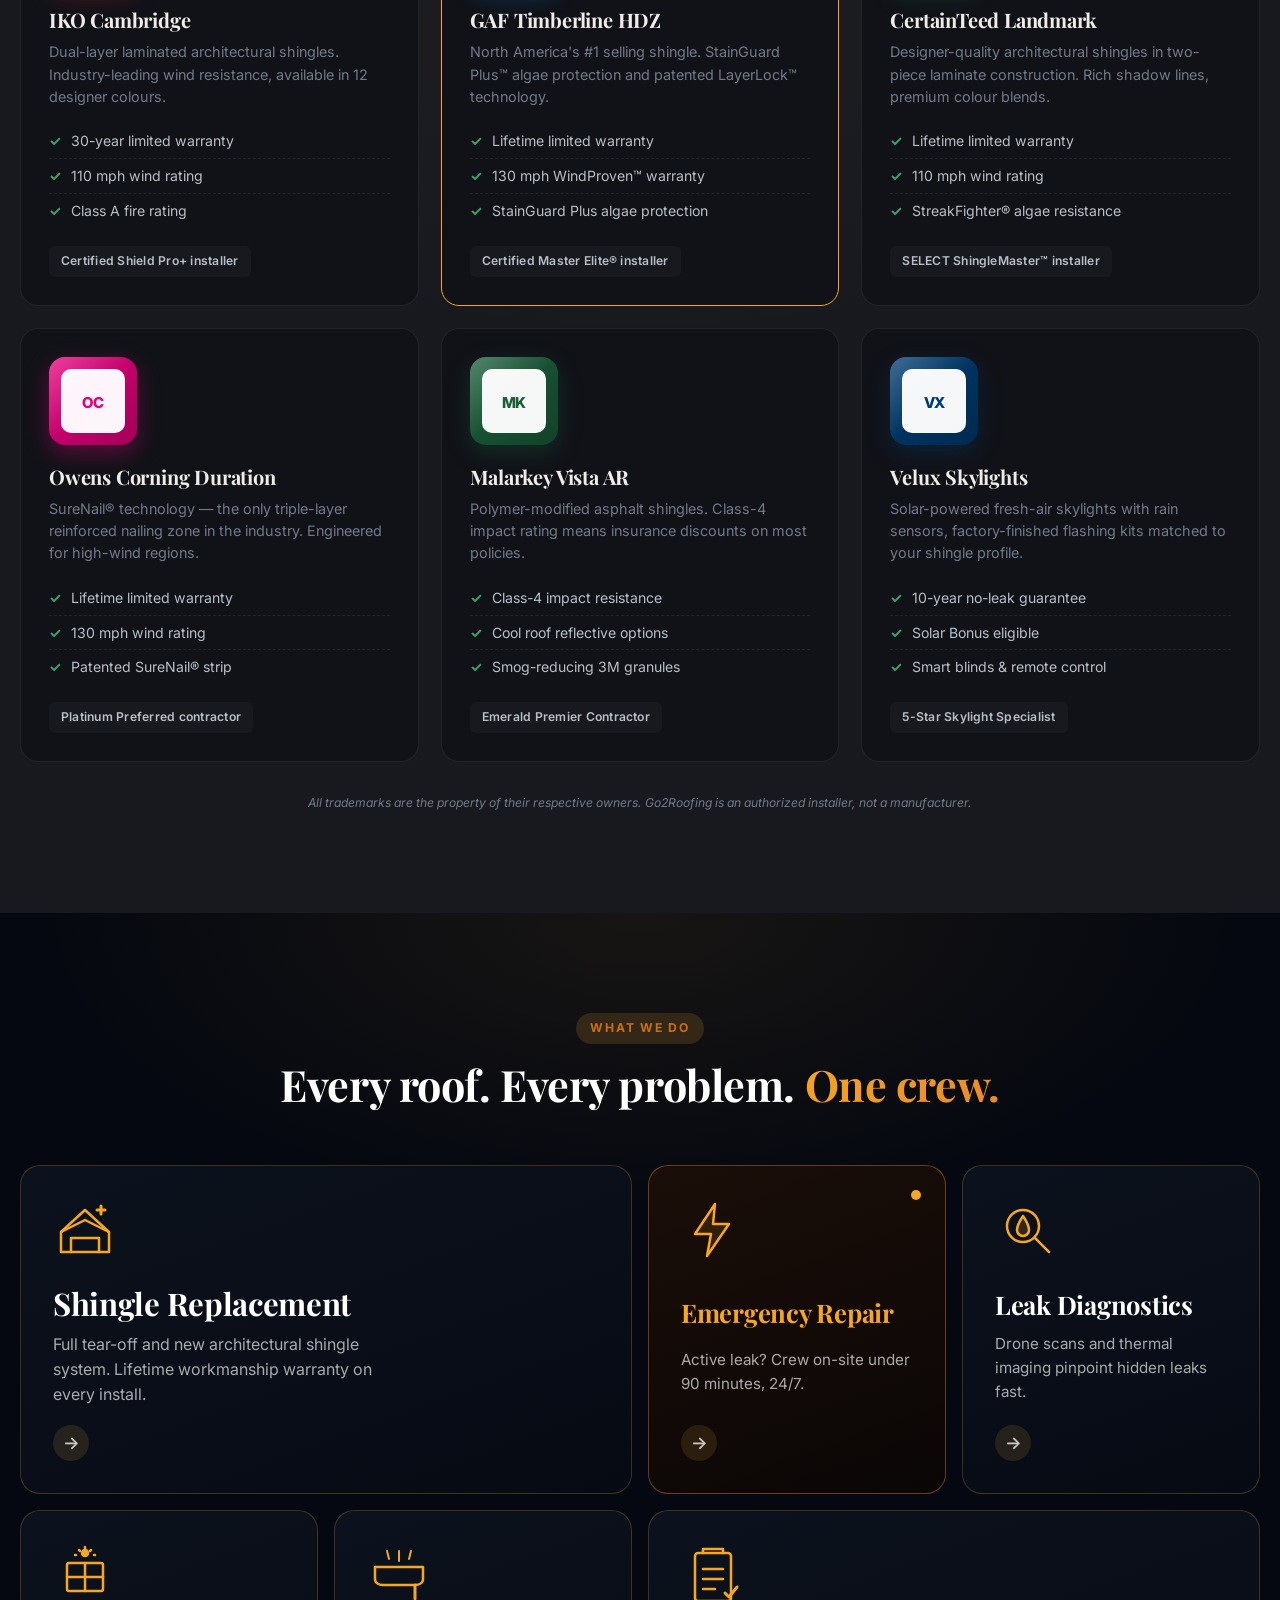
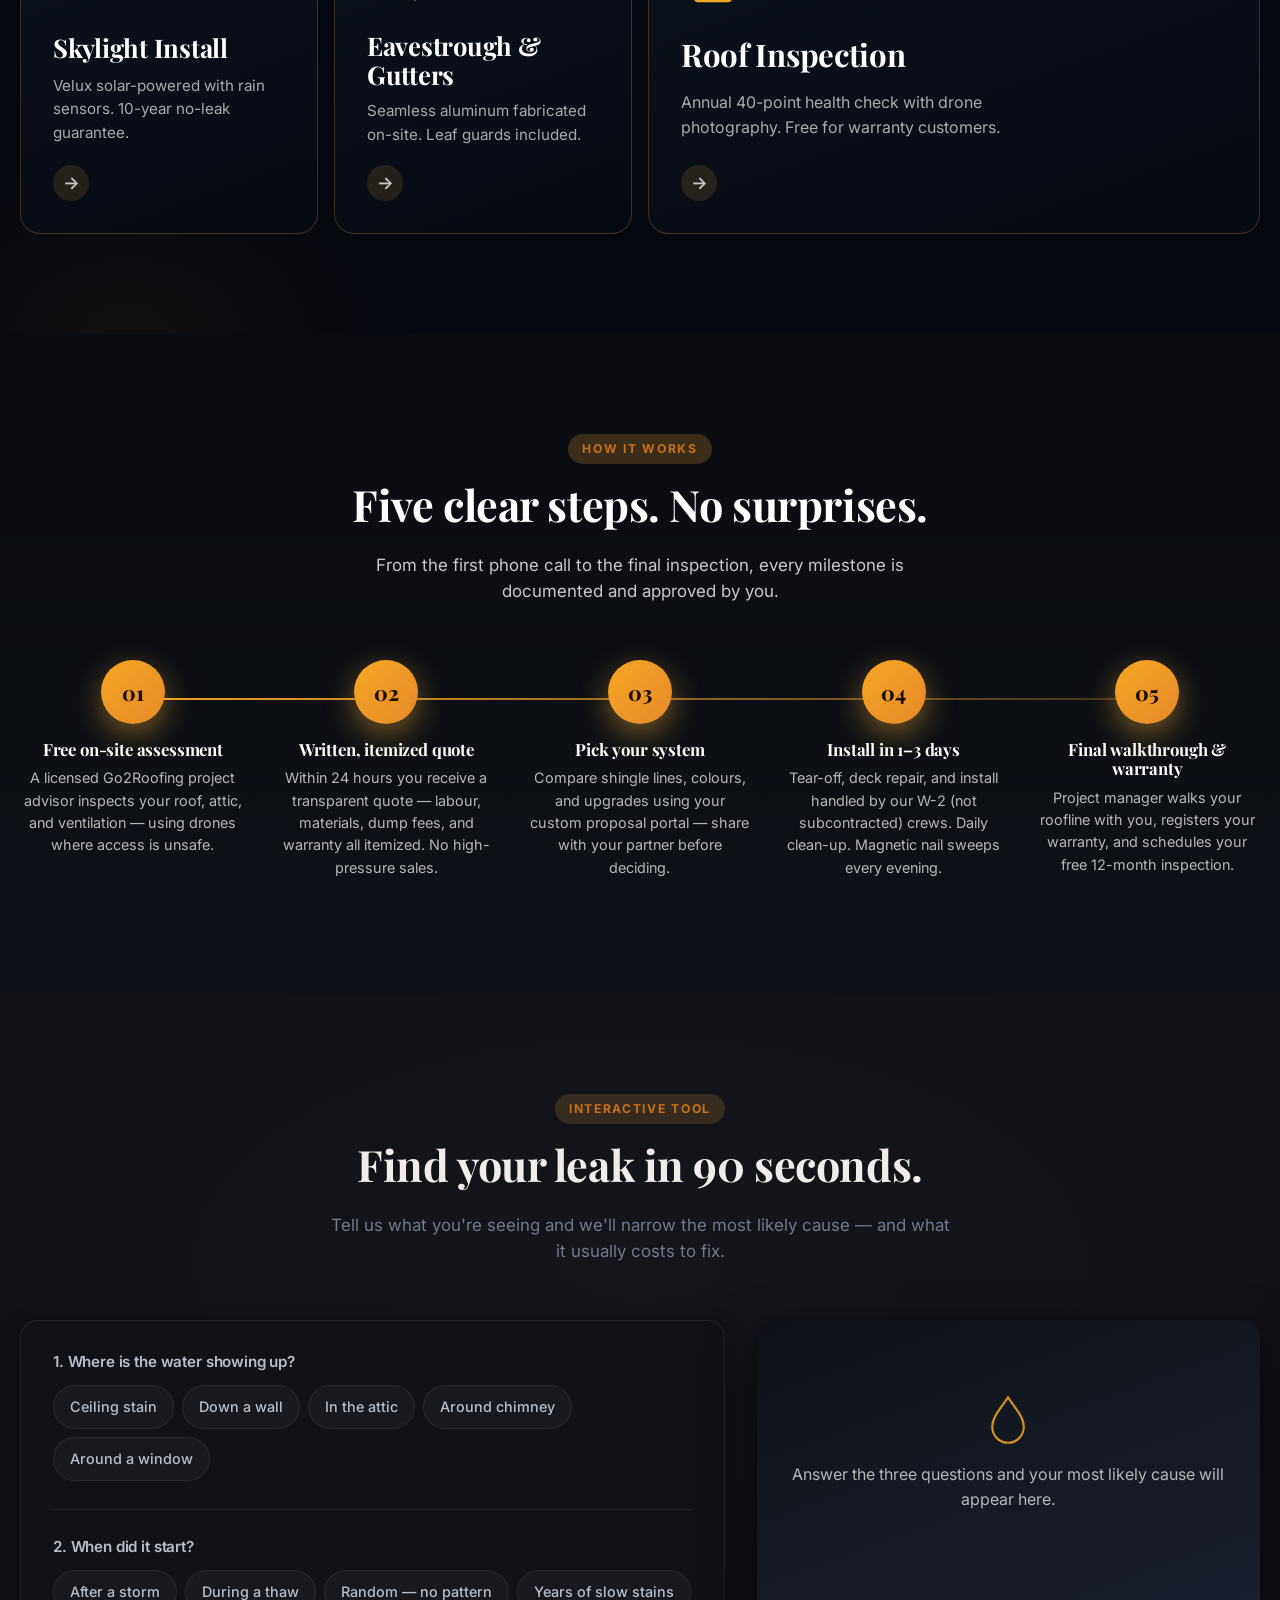
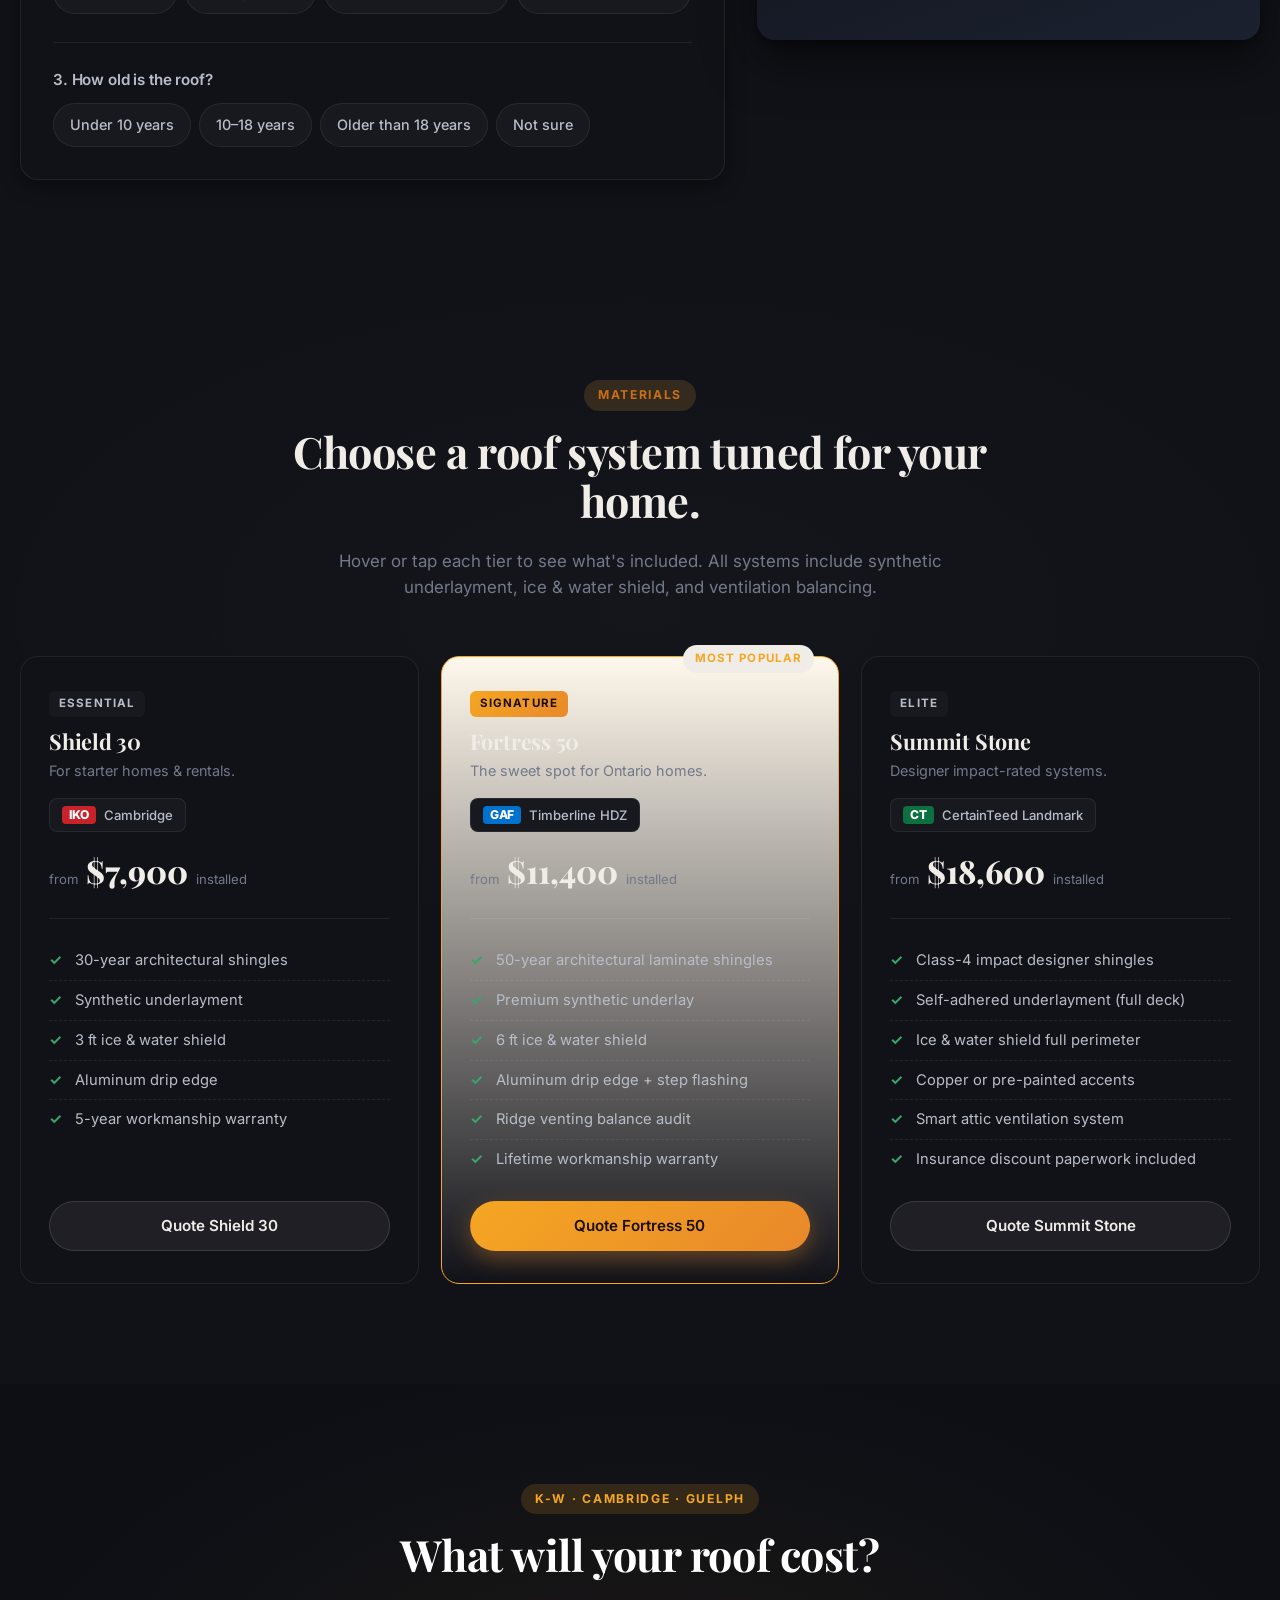
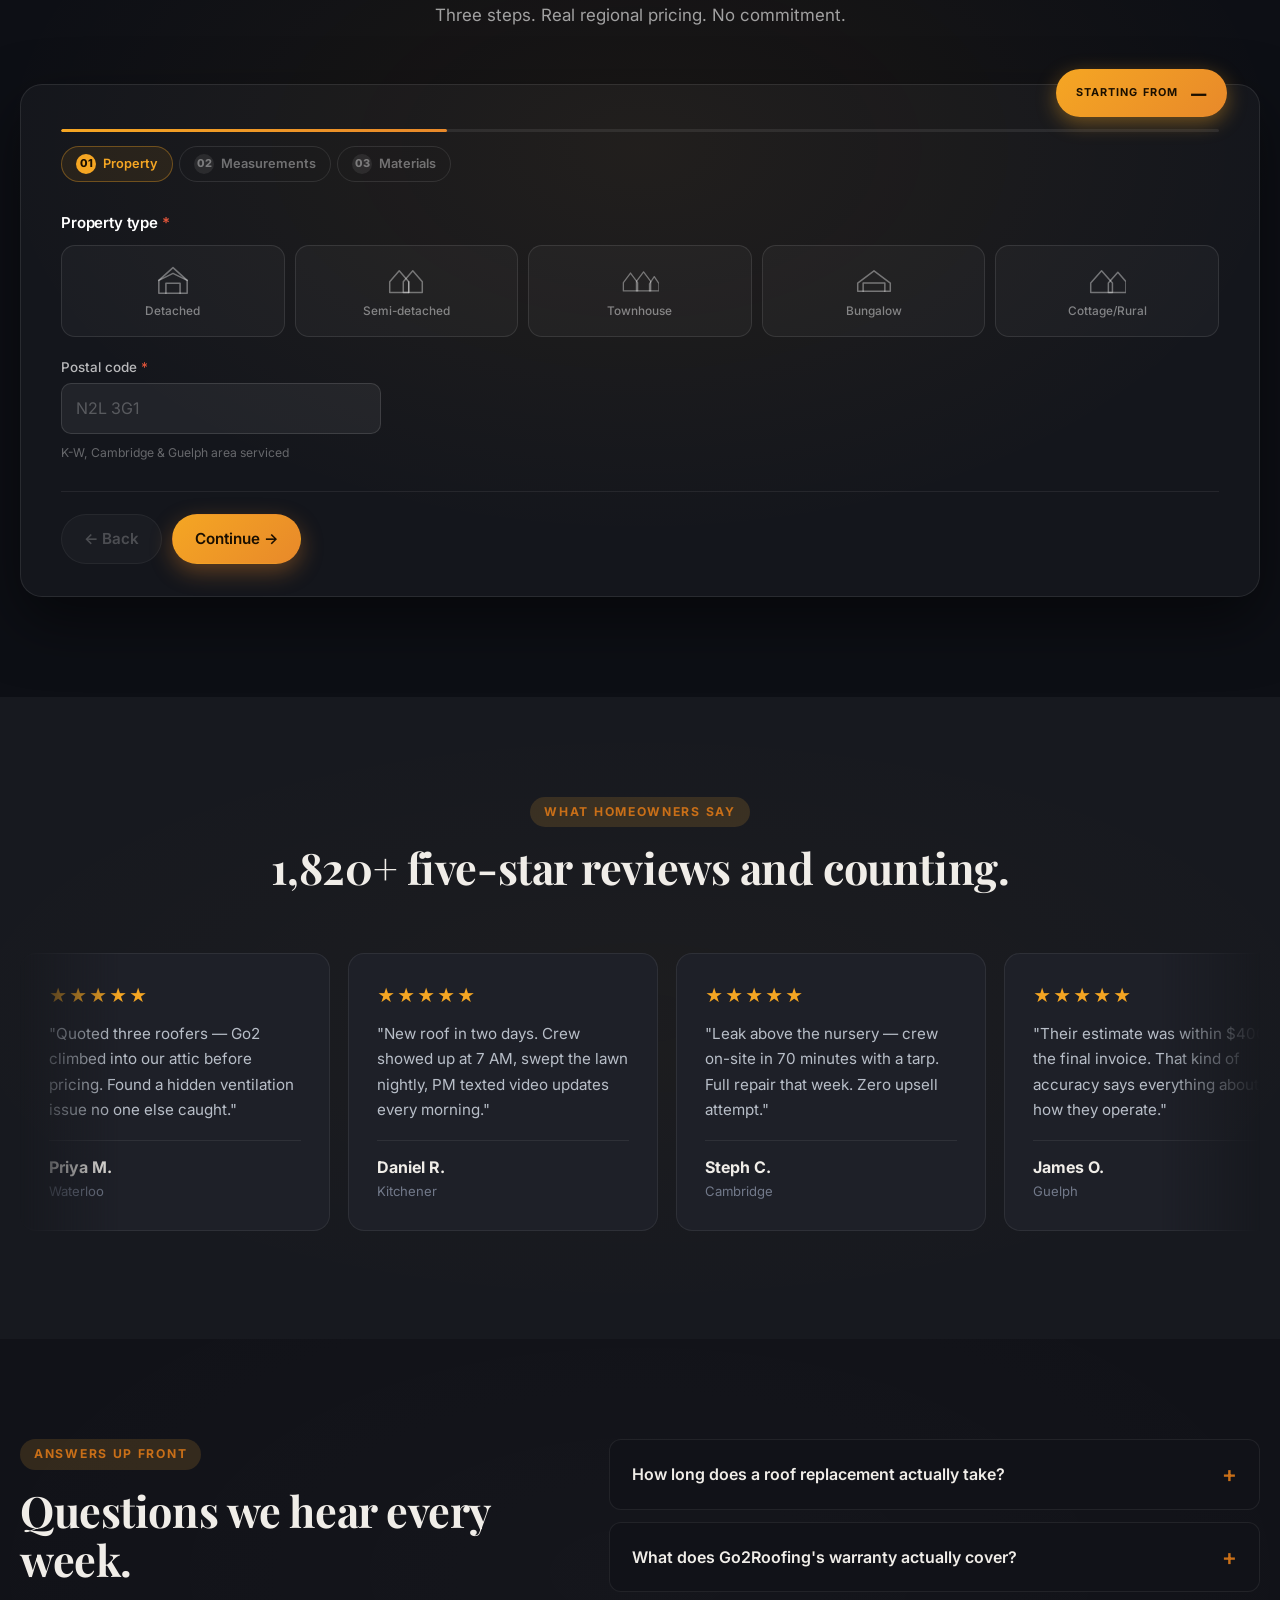
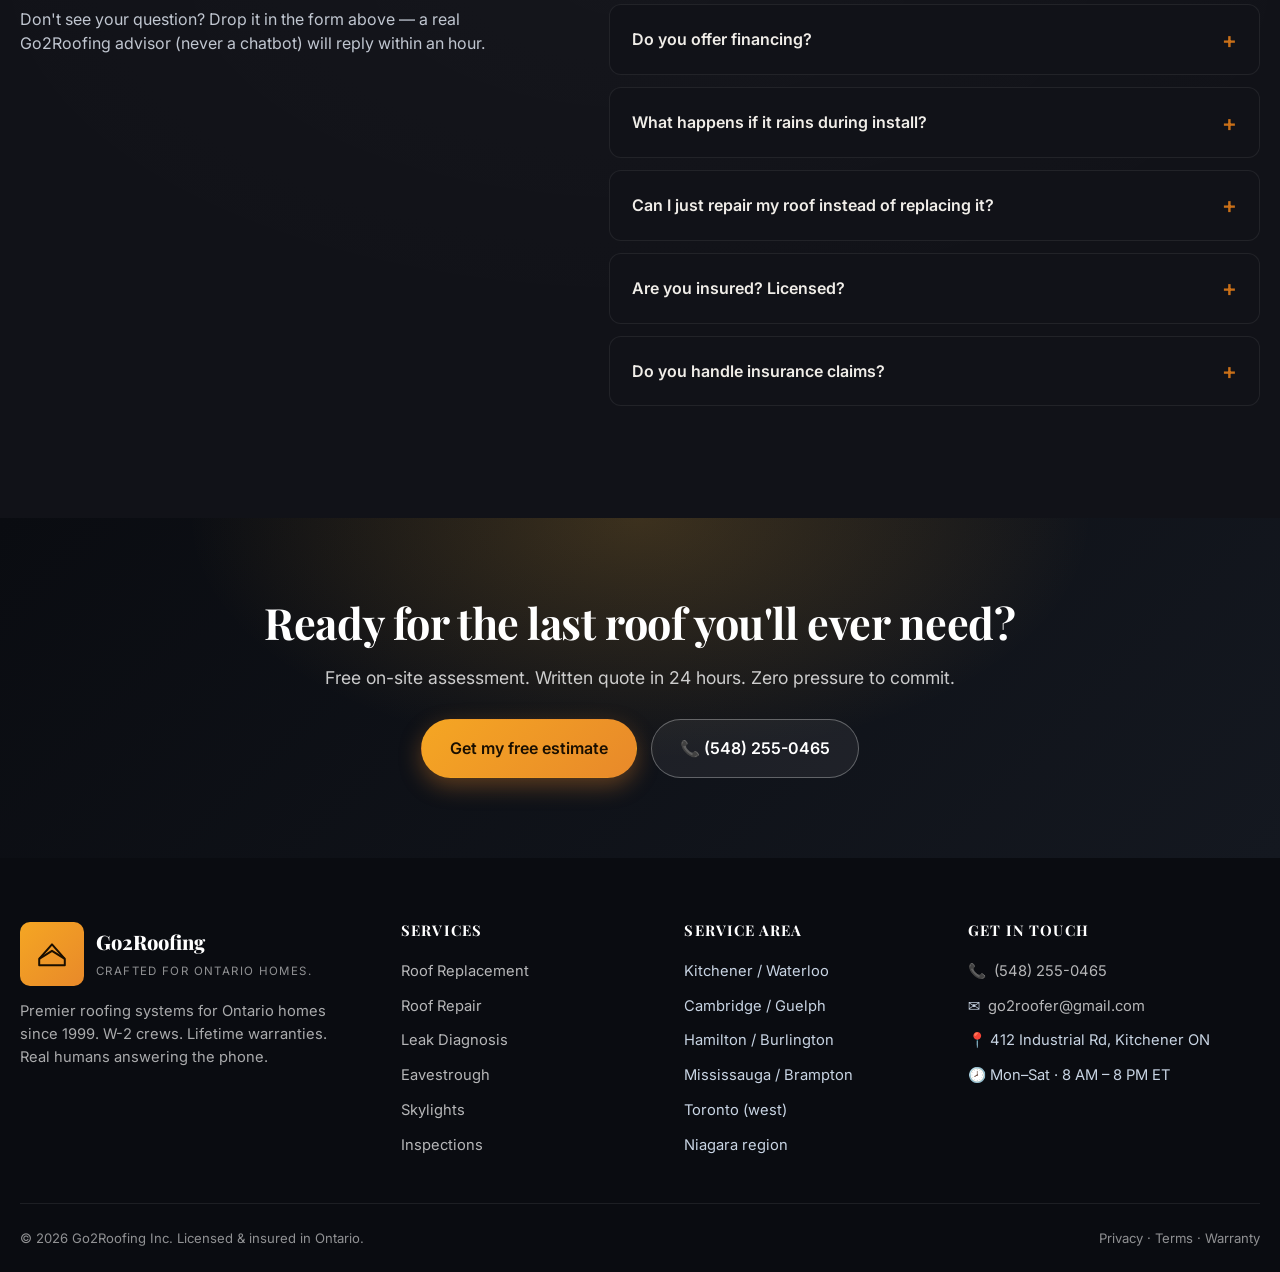
==== commit b676bc1b: "Full redesign: dark-first theme, 3-step estimator carousel, marquee reviews, price range - Dark-firs" ====
--- a/go2roofing/index.html
+++ b/go2roofing/index.html
@@ -15,7 +15,7 @@
   <div class="announce">
     <div class="container announce-inner">
       <span class="pulse-dot"></span>
-      <span>24/7 Storm &amp; Emergency Leak Response — average on-site time under 90 minutes</span>
+      <span>24/7 Storm &amp; Emergency Response — average on-site arrival under 90 min</span>
       <a href="#contact" class="announce-cta">Get help now →</a>
     </div>
   </div>
@@ -33,7 +33,7 @@
         </span>
         <span class="brand-text">
           <strong>Go2Roofing</strong>
-          <em>Built to last. Backed for life.</em>
+          <em>Crafted for Ontario homes.</em>
         </span>
       </a>
 
@@ -97,7 +97,7 @@
             <span class="dot-row"><span></span><span></span><span></span></span>
             Ontario&apos;s top-rated roofing crew · 4,800+ roofs installed
           </div>
-          <h1>The last roof <span class="accent">your home</span> will ever need.</h1>
+          <h1>Roofing that holds. <span class="accent">Installed right,</span> the first time.</h1>
           <p class="lede">
             Go2Roofing replaces, repairs, and protects roofs with engineered systems built for
             ice, wind, and the worst Ontario winters. Lifetime workmanship warranty. Zero-pressure quotes.
@@ -727,270 +727,119 @@
     </section>
 
     <!-- ===== Quote Calculator ===== -->
-    <section class="section calculator" id="estimator">
+    <section class="section ec-section" id="estimator">
       <div class="container">
         <header class="section-head">
-          <span class="kicker">Kitchener-Waterloo · Cambridge · Guelph</span>
-          <h2>Build your itemized roofing quote.</h2>
-          <p>Real Go2Roofing pricing for the K-W region — fill in your home details and get a transparent, line-by-line estimate in under two minutes.</p>
+          <span class="kicker">K-W · Cambridge · Guelph</span>
+          <h2>What will your roof cost?</h2>
+          <p>Three steps. Real regional pricing. No commitment.</p>
         </header>
 
-        <div class="calc-shell">
-          <form class="calc-form" id="calcForm" novalidate>
-            <!-- Step 1: Property -->
-            <div class="calc-step">
-              <div class="calc-step-head">
-                <span class="calc-num">01</span>
-                <h3>Property details</h3>
-              </div>
-              <div class="calc-grid">
-                <label class="field">
-                  <span>Postal code <em>*</em></span>
-                  <input type="text" name="postal" id="calcPostal" required maxlength="7" placeholder="N2L 3G1" autocomplete="postal-code" />
-                  <small class="field-hint" id="postalHint">We service postal codes starting with N1, N2, N3 (K-W region).</small>
-                </label>
-                <label class="field">
-                  <span>Property type <em>*</em></span>
-                  <select name="propertyType" id="calcType" required>
-                    <option value="">Select…</option>
-                    <option value="house" data-mult="1.0">Detached house</option>
-                    <option value="semi" data-mult="0.92">Semi-detached</option>
-                    <option value="town" data-mult="0.85">Townhouse</option>
-                    <option value="bungalow" data-mult="0.95">Bungalow</option>
-                    <option value="rural" data-mult="1.08">Cottage / Rural</option>
-                  </select>
-                </label>
-                <label class="field">
-                  <span>Number of storeys <em>*</em></span>
-                  <select name="storeys" id="calcStoreys" required>
-                    <option value="">Select…</option>
-                    <option value="1" data-mult="1.0">1 storey</option>
-                    <option value="1.5" data-mult="1.05">1.5 storey</option>
-                    <option value="2" data-mult="1.10">2 storey</option>
-                    <option value="2.5" data-mult="1.18">2.5 storey</option>
-                    <option value="3" data-mult="1.28">3+ storey</option>
-                  </select>
-                </label>
-                <label class="field">
-                  <span>Roof square footage <em>*</em></span>
-                  <input type="number" name="sqft" id="calcSqft" required min="400" max="12000" step="50" placeholder="e.g. 1800" />
-                  <small class="field-hint">Not sure? Roof area ≈ home footprint × 1.3</small>
-                </label>
-                <label class="field">
-                  <span>Roof pitch <em>*</em></span>
-                  <select name="pitch" id="calcPitch" required>
-                    <option value="">Select…</option>
-                    <option value="low" data-mult="1.00">Low (2/12 – 4/12) — walkable</option>
-                    <option value="med" data-mult="1.10">Average (5/12 – 7/12)</option>
-                    <option value="steep" data-mult="1.25">Steep (8/12 – 10/12) — requires harness</option>
-                    <option value="extreme" data-mult="1.45">Very steep (12/12+) — scaffold</option>
-                  </select>
-                </label>
-                <label class="field">
-                  <span>Roof complexity <em>*</em></span>
-                  <select name="complexity" id="calcComplex" required>
-                    <option value="">Select…</option>
-                    <option value="simple" data-mult="1.00">Simple — single gable</option>
-                    <option value="hip" data-mult="1.08">Hip roof</option>
-                    <option value="dormer" data-mult="1.18">Has dormers / valleys</option>
-                    <option value="cutup" data-mult="1.30">Multiple peaks &amp; dormers</option>
-                  </select>
-                </label>
-                <label class="field">
-                  <span>Existing roof layers to remove <em>*</em></span>
-                  <select name="layers" id="calcLayers" required>
-                    <option value="">Select…</option>
-                    <option value="0">No tear-off (new construction)</option>
-                    <option value="1">1 layer</option>
-                    <option value="2">2 layers</option>
-                    <option value="3">3 layers (max code)</option>
-                  </select>
-                </label>
-                <label class="field">
-                  <span>Access difficulty <em>*</em></span>
-                  <select name="access" id="calcAccess" required>
-                    <option value="">Select…</option>
-                    <option value="easy" data-mult="1.00">Easy — driveway access</option>
-                    <option value="normal" data-mult="1.06">Normal</option>
-                    <option value="tight" data-mult="1.15">Tight — narrow lot or fence</option>
-                    <option value="restricted" data-mult="1.28">Restricted — alley / no driveway</option>
-                  </select>
-                </label>
-              </div>
-            </div>
-
-            <!-- Step 2: System -->
-            <div class="calc-step">
-              <div class="calc-step-head">
-                <span class="calc-num">02</span>
-                <h3>Choose your system</h3>
-              </div>
-              <div class="calc-tiers">
-                <label class="calc-tier">
-                  <input type="radio" name="tier" value="shield30" required />
-                  <div class="calc-tier-card">
-                    <span class="calc-tier-tag">Essential</span>
-                    <h4>Shield 30</h4>
-                    <p>30-yr architectural shingles<br/>5-yr workmanship warranty</p>
-                    <strong>$4.40 <em>/ sq ft</em></strong>
-                  </div>
-                </label>
-                <label class="calc-tier">
-                  <input type="radio" name="tier" value="fortress50" checked />
-                  <div class="calc-tier-card">
-                    <span class="calc-tier-tag accent">Most popular</span>
-                    <h4>Fortress 50</h4>
-                    <p>50-yr laminate shingles<br/>Lifetime workmanship warranty</p>
-                    <strong>$6.30 <em>/ sq ft</em></strong>
-                  </div>
-                </label>
-                <label class="calc-tier">
-                  <input type="radio" name="tier" value="summit" />
-                  <div class="calc-tier-card">
-                    <span class="calc-tier-tag">Premium</span>
-                    <h4>Summit Stone</h4>
-                    <p>Class-4 impact designer<br/>Insurance discount eligible</p>
-                    <strong>$10.40 <em>/ sq ft</em></strong>
-                  </div>
-                </label>
-              </div>
-            </div>
-
-            <!-- Step 3: Add-ons -->
-            <div class="calc-step">
-              <div class="calc-step-head">
-                <span class="calc-num">03</span>
-                <h3>Upgrades &amp; add-ons</h3>
-                <span class="calc-step-sub">Optional</span>
-              </div>
-              <div class="calc-grid">
-                <label class="field">
-                  <span>Ice &amp; water shield coverage</span>
-                  <select name="iws" id="calcIws">
-                    <option value="3ft" data-rate="180">3 ft at eaves (code minimum)</option>
-                    <option value="6ft" data-rate="340" selected>6 ft at eaves (recommended)</option>
-                    <option value="perimeter" data-rate="640">Full perimeter + valleys</option>
-                    <option value="full" data-rate="0.95">Full deck (best for ice damming) — $0.95/sqft</option>
-                  </select>
-                </label>
-                <label class="field">
-                  <span>Drip edge &amp; flashing</span>
-                  <select name="drip" id="calcDrip">
-                    <option value="aluminum" data-rate="0">Aluminum (included)</option>
-                    <option value="painted" data-rate="320">Pre-painted aluminum (+$320)</option>
-                    <option value="copper" data-rate="1450">Copper accents (+$1,450)</option>
-                  </select>
-                </label>
-                <label class="field">
-                  <span>Skylights to install / replace</span>
-                  <input type="number" name="skylights" id="calcSkylights" min="0" max="12" step="1" value="0" placeholder="0" />
-                  <small class="field-hint">$1,250 each (replacement) — includes flashing kit</small>
-                </label>
-                <label class="field">
-                  <span>Eavestrough replacement (linear feet)</span>
-                  <input type="number" name="eaves" id="calcEaves" min="0" max="400" step="5" value="0" placeholder="0" />
-                  <small class="field-hint">$11 / linear foot — seamless aluminum</small>
-                </label>
-                <label class="checkbox addon">
-                  <input type="checkbox" name="ridge" id="calcRidge" checked />
-                  <span><strong>Ridge venting + balance audit</strong> — $480<br/><small>Highly recommended for ice-dam &amp; mold prevention</small></span>
-                </label>
-                <label class="checkbox addon">
-                  <input type="checkbox" name="snowGuards" id="calcSnow" />
-                  <span><strong>Snow guards</strong> — $24 each (auto-calc)<br/><small>Prevent ice avalanches over walkways &amp; doors</small></span>
-                </label>
-              </div>
-            </div>
-
-            <!-- Step 4: Contact -->
-            <div class="calc-step">
-              <div class="calc-step-head">
-                <span class="calc-num">04</span>
-                <h3>Where should we send your quote?</h3>
-              </div>
-              <div class="calc-grid">
-                <label class="field">
-                  <span>Full name <em>*</em></span>
-                  <input type="text" name="name" id="calcName" required placeholder="Jane Doe" autocomplete="name" />
-                </label>
-                <label class="field">
-                  <span>Email <em>*</em></span>
-                  <input type="email" name="email" id="calcEmail" required placeholder="jane@email.com" autocomplete="email" />
-                </label>
-                <label class="field">
-                  <span>Phone <em>*</em></span>
-                  <input type="tel" name="phone" id="calcPhone" required placeholder="(548) 255-0465" autocomplete="tel" />
-                </label>
-                <label class="field">
-                  <span>Property address</span>
-                  <input type="text" name="address" id="calcAddress" placeholder="123 Maple St, Kitchener" autocomplete="street-address" />
-                </label>
-              </div>
-            </div>
-
-            <div class="calc-actions">
-              <button type="reset" class="btn btn-ghost" id="calcReset">Reset</button>
-              <button type="submit" class="btn btn-primary btn-lg" id="calcSubmit">
-                Calculate my quote
-                <svg viewBox="0 0 24 24" width="18" height="18"><path fill="currentColor" d="M5 12h12l-5-5 1.4-1.4L20.8 12l-7.4 6.4L12 17l5-5H5z"/></svg>
-              </button>
-            </div>
-
-            <div class="calc-error" id="calcError" hidden>
-              <strong>Please complete the highlighted fields.</strong>
-              <ul id="calcErrorList"></ul>
-            </div>
-          </form>
-
-          <!-- Quote Result -->
-          <aside class="calc-result" id="calcResult" hidden>
-            <div class="calc-result-head">
-              <span class="kicker">Your itemized quote</span>
-              <h3 id="quoteTitle">Quote #<span id="quoteId"></span></h3>
-              <p id="quoteCustomer"></p>
-              <p class="quote-meta"><span id="quoteAddress"></span> · <span id="quoteDate"></span></p>
-            </div>
-
-            <div class="quote-system" id="quoteSystem"></div>
-
-            <table class="quote-table">
-              <thead>
-                <tr><th>Line item</th><th>Detail</th><th class="num">Amount</th></tr>
-              </thead>
-              <tbody id="quoteLines"></tbody>
-              <tfoot>
-                <tr class="quote-subtotal"><td colspan="2">Subtotal</td><td class="num" id="quoteSubtotal"></td></tr>
-                <tr><td colspan="2">HST (13%)</td><td class="num" id="quoteTax"></td></tr>
-                <tr class="quote-total"><td colspan="2">Estimated total</td><td class="num" id="quoteTotal"></td></tr>
-              </tfoot>
-            </table>
-
-            <div class="quote-callouts">
-              <div class="quote-callout">
-                <strong>Financing</strong>
-                <span>0% APR for 12 months — approx. <em id="quoteFinance"></em>/mo</span>
-              </div>
-              <div class="quote-callout">
-                <strong>Validity</strong>
-                <span>This estimate is valid for <em>30 days</em> from today</span>
-              </div>
-              <div class="quote-callout">
-                <strong>Confidence</strong>
-                <span>± 8% — final on-site inspection is always free</span>
-              </div>
-            </div>
-
-            <div class="quote-actions">
-              <button type="button" class="btn btn-primary btn-lg" id="quoteBook">Book my free on-site visit</button>
-              <button type="button" class="btn btn-ghost" id="quotePrint">🖨 Print / Save PDF</button>
-              <button type="button" class="btn btn-ghost" id="quoteEdit">← Edit inputs</button>
-            </div>
-
-            <p class="quote-fineprint">
-              Estimate based on inputs provided. Final invoice may vary depending on hidden deck damage, code upgrades, or material market fluctuation. Go2Roofing&apos;s on-site visit will lock in the price. Lifetime workmanship warranty included on Fortress 50 &amp; Summit Stone systems.
-            </p>
-          </aside>
-        </div>
+        <div class="ec-wrap">
+          <div class="ec-live" id="ecLive">
+            <span>Starting from</span>
+            <strong id="ecLiveAmt">—</strong>
+          </div>
+
+          <div class="ec-prog">
+            <div class="ec-prog-bar"><div class="ec-prog-fill" id="ecProgFill" style="width:33%"></div></div>
+            <div class="ec-prog-labels">
+              <span class="ec-label active" data-s="1"><em>01</em> Property</span>
+              <span class="ec-label" data-s="2"><em>02</em> Measurements</span>
+              <span class="ec-label" data-s="3"><em>03</em> Materials</span>
+            </div>
+          </div>
+
+          <div class="ec-panel active" data-p="1">
+            <h4>Property type <span class="req">*</span></h4>
+            <div class="ec-type-grid">
+              <label class="ec-type"><input type="radio" name="ecType" value="house" data-mult="1.0" /><div><svg viewBox="0 0 52 48" fill="none" stroke="currentColor" stroke-width="2.2" stroke-linecap="round" stroke-linejoin="round"><path d="M6 26L26 8L46 26V44H6Z"/><path d="M16 44V30h20v14"/><path d="M6 26L26 16L46 26"/></svg><span>Detached</span></div></label>
+              <label class="ec-type"><input type="radio" name="ecType" value="semi" data-mult="0.92" /><div><svg viewBox="0 0 56 48" fill="none" stroke="currentColor" stroke-width="2.2" stroke-linecap="round" stroke-linejoin="round"><path d="M4 28L18 12L32 28V44H4Z"/><path d="M24 28L38 12L52 28V44H24Z"/><line x1="32" y1="28" x2="32" y2="44"/></svg><span>Semi-detached</span></div></label>
+              <label class="ec-type"><input type="radio" name="ecType" value="town" data-mult="0.85" /><div><svg viewBox="0 0 64 48" fill="none" stroke="currentColor" stroke-width="2.2" stroke-linecap="round" stroke-linejoin="round"><path d="M4 30L16 14L28 30V44H4Z"/><path d="M26 28L38 12L50 28V44H26Z"/><path d="M48 32L56 20L64 32V44H48Z"/></svg><span>Townhouse</span></div></label>
+              <label class="ec-type"><input type="radio" name="ecType" value="bungalow" data-mult="0.95" /><div><svg viewBox="0 0 56 40" fill="none" stroke="currentColor" stroke-width="2.2" stroke-linecap="round" stroke-linejoin="round"><path d="M4 26L28 8L52 26V38H4Z"/><path d="M12 38V26h32v12"/></svg><span>Bungalow</span></div></label>
+              <label class="ec-type"><input type="radio" name="ecType" value="rural" data-mult="1.08" /><div><svg viewBox="0 0 56 48" fill="none" stroke="currentColor" stroke-width="2.2" stroke-linecap="round" stroke-linejoin="round"><path d="M4 30L20 12L36 30V44H4Z"/><path d="M30 30L44 14L56 28V44H30Z"/></svg><span>Cottage/Rural</span></div></label>
+            </div>
+            <div class="ec-postal-row">
+              <label class="field">
+                <span>Postal code <span class="req">*</span></span>
+                <input type="text" id="ecPostal" placeholder="N2L 3G1" maxlength="7" autocomplete="postal-code" />
+                <small class="field-hint" id="ecPostalHint">K-W, Cambridge &amp; Guelph area serviced</small>
+              </label>
+            </div>
+          </div>
+
+          <div class="ec-panel" data-p="2">
+            <div class="ec-meas-cols">
+              <div>
+                <h4>Square footage <span class="req">*</span></h4>
+                <label class="field"><input type="number" id="ecSqft" min="400" max="12000" step="50" placeholder="e.g. 1,800 sqft" /><small class="field-hint">Unsure? home footprint × 1.3</small></label>
+                <h4 style="margin-top:20px">Storeys <span class="req">*</span></h4>
+                <div class="ec-storey-row">
+                  <label class="ec-opt"><input type="radio" name="ecStoreys" value="1" data-mult="1.0" /><span>1</span></label>
+                  <label class="ec-opt"><input type="radio" name="ecStoreys" value="1.5" data-mult="1.05" /><span>1.5</span></label>
+                  <label class="ec-opt"><input type="radio" name="ecStoreys" value="2" data-mult="1.10" /><span>2</span></label>
+                  <label class="ec-opt"><input type="radio" name="ecStoreys" value="2.5" data-mult="1.18" /><span>2.5</span></label>
+                  <label class="ec-opt"><input type="radio" name="ecStoreys" value="3" data-mult="1.28" /><span>3+</span></label>
+                </div>
+              </div>
+              <div>
+                <h4>Roof pitch <span class="req">*</span></h4>
+                <div class="ec-pitch-grid">
+                  <label class="ec-pitch"><input type="radio" name="ecPitch" value="low" data-mult="1.00" /><div><svg viewBox="0 0 50 24" fill="none" stroke="currentColor" stroke-width="2.5"><path d="M4 22L46 22L46 15L25 6L4 15Z"/></svg><span>Low 4/12</span></div></label>
+                  <label class="ec-pitch"><input type="radio" name="ecPitch" value="med" data-mult="1.10" /><div><svg viewBox="0 0 50 24" fill="none" stroke="currentColor" stroke-width="2.5"><path d="M4 22L46 22L46 14L25 3L4 14Z"/></svg><span>Avg 6/12</span></div></label>
+                  <label class="ec-pitch"><input type="radio" name="ecPitch" value="steep" data-mult="1.25" /><div><svg viewBox="0 0 50 24" fill="none" stroke="currentColor" stroke-width="2.5"><path d="M4 22L46 22L40 14L25 2L10 14Z"/></svg><span>Steep 8/12</span></div></label>
+                  <label class="ec-pitch"><input type="radio" name="ecPitch" value="extreme" data-mult="1.45" /><div><svg viewBox="0 0 50 24" fill="none" stroke="currentColor" stroke-width="2.5"><path d="M4 22L46 22L34 14L25 1L16 14Z"/></svg><span>12/12+</span></div></label>
+                </div>
+              </div>
+            </div>
+            <h4 style="margin-top:26px">Roof complexity <span class="req">*</span></h4>
+            <p style="color:var(--muted);font-size:.85rem;margin:-4px 0 14px">Affects shingle waste — more cuts = more material.</p>
+            <div class="ec-complex-grid">
+              <label class="ec-complex"><input type="radio" name="ecComplex" value="simple" data-waste="1.10" /><div><svg viewBox="0 0 50 32" fill="none" stroke="currentColor" stroke-width="2.2"><path d="M4 28L25 6L46 28Z"/></svg><strong>Simple gable</strong><small>×1.10</small></div></label>
+              <label class="ec-complex"><input type="radio" name="ecComplex" value="hip" data-waste="1.15" /><div><svg viewBox="0 0 50 32" fill="none" stroke="currentColor" stroke-width="2.2"><path d="M25 4L46 16V28H4V16Z"/></svg><strong>Hip roof</strong><small>×1.15</small></div></label>
+              <label class="ec-complex"><input type="radio" name="ecComplex" value="dormer" data-waste="1.20" /><div><svg viewBox="0 0 50 32" fill="none" stroke="currentColor" stroke-width="2.2"><path d="M2 28L25 6L48 28Z"/><path d="M17 28V20L25 12L33 20V28"/></svg><strong>Dormers</strong><small>×1.20</small></div></label>
+              <label class="ec-complex"><input type="radio" name="ecComplex" value="cutup" data-waste="1.25" /><div><svg viewBox="0 0 50 32" fill="none" stroke="currentColor" stroke-width="2.2"><path d="M2 28L12 14L22 22L25 4L28 22L38 14L48 28Z"/></svg><strong>Multiple peaks</strong><small>×1.25</small></div></label>
+            </div>
+          </div>
+
+          <div class="ec-panel" data-p="3">
+            <h4>Choose your system <span class="req">*</span></h4>
+            <div class="ec-tier-grid">
+              <label class="ec-tier-card"><input type="radio" name="ecTier" value="shield30" data-rate="4.40" /><div class="ec-tier-inner"><span class="ec-tier-tag">Essential</span><strong>Shield 30</strong><span class="ec-brand-pill" style="--bc:#c8232b">IKO</span><p>30-yr arch shingles · 5-yr workmanship</p><em>$4.40<small>/sqft</small></em></div></label>
+              <label class="ec-tier-card ec-pop"><input type="radio" name="ecTier" value="fortress50" data-rate="6.30" /><div class="ec-tier-inner"><span class="ec-tier-tag pop">Most installed</span><strong>Fortress 50</strong><span class="ec-brand-pill" style="--bc:#0072ce">GAF</span><p>50-yr laminate · Lifetime workmanship</p><em>$6.30<small>/sqft</small></em></div></label>
+              <label class="ec-tier-card"><input type="radio" name="ecTier" value="summit" data-rate="10.40" /><div class="ec-tier-inner"><span class="ec-tier-tag">Premium</span><strong>Summit Stone</strong><span class="ec-brand-pill" style="--bc:#0d7041">CT</span><p>Class-4 impact · Insurance eligible</p><em>$10.40<small>/sqft</small></em></div></label>
+            </div>
+            <h4 style="margin-top:26px">Add-ons <span style="color:var(--muted);font-weight:400;font-size:.85rem">(optional)</span></h4>
+            <div class="ec-addons">
+              <label class="ec-addon"><input type="checkbox" id="ecRidge" checked /><span>Ridge venting <em>+$480</em></span></label>
+              <label class="ec-addon"><input type="checkbox" id="ecEaves" /><span>Eavestrough 80lf <em>+$880</em></span></label>
+              <label class="ec-addon"><input type="checkbox" id="ecSky" /><span>1 skylight <em>+$1,250</em></span></label>
+              <label class="ec-addon"><input type="checkbox" id="ecSnow" /><span>Snow guards <em>+$580</em></span></label>
+            </div>
+          </div>
+
+          <div class="ec-nav">
+            <button type="button" class="btn btn-ghost" id="ecPrev" disabled>← Back</button>
+            <button type="button" class="btn btn-primary" id="ecNext">Continue →</button>
+            <button type="button" class="btn btn-primary ec-calc-btn" id="ecCalc" hidden>Get my price range →</button>
+          </div>
+        </div>
+
+        <div class="ec-result" id="ecResult" hidden>
+          <div class="ec-result-top">
+            <div><span class="kicker">Your estimate</span><h3 id="ecResultTitle">Estimated price range</h3><p id="ecResultSub" class="ec-result-sub"></p></div>
+            <button type="button" class="btn btn-ghost" id="ecRestart">Start over</button>
+          </div>
+          <div class="ec-range">
+            <div class="ec-range-box"><span>Low estimate</span><strong id="ecRangeLow">—</strong></div>
+            <div class="ec-range-div">–</div>
+            <div class="ec-range-box high"><span>High estimate</span><strong id="ecRangeHigh">—</strong></div>
+          </div>
+          <div class="ec-breakdown" id="ecBreakdown"></div>
+          <p class="ec-fine">± 8% variance — on-site assessment is always free and confirms your exact price.</p>
+          <a href="#contact" class="btn btn-primary btn-lg">Book my free on-site visit →</a>
+        </div>
+
       </div>
     </section>
 
@@ -1002,39 +851,22 @@
           <h2>1,820+ five-star reviews and counting.</h2>
         </header>
 
-        <div class="reviews-grid" id="reviewsGrid">
-          <article class="review-card">
-            <div class="stars">★★★★★</div>
-            <p>“Quoted three roofers — Go2 was the only crew who climbed into our attic before pricing. Found a hidden ventilation issue everyone else missed. Saved us thousands long-term.”</p>
-            <footer><strong>Priya M.</strong><span>Waterloo · Fortress 50</span></footer>
-          </article>
-          <article class="review-card">
-            <div class="stars">★★★★★</div>
-            <p>“Replaced our 28-year-old roof in two days. Crew showed up at 7 AM on the dot, magnetic-swept the lawn each evening, and the project manager texted me a video update every morning.”</p>
-            <footer><strong>Daniel R.</strong><span>Kitchener · Summit Stone</span></footer>
-          </article>
-          <article class="review-card">
-            <div class="stars">★★★★★</div>
-            <p>“Active leak above the nursery — Go2 had a crew on my roof in 70 minutes with a tarp, then did a full repair that week. Honest, fast, and they didn&apos;t try to upsell me a replacement.”</p>
-            <footer><strong>Steph C.</strong><span>Cambridge · Repair</span></footer>
-          </article>
-          <article class="review-card">
-            <div class="stars">★★★★★</div>
-            <p>“The estimator on their website was within $400 of the final invoice. That kind of accuracy says everything about how this company operates.”</p>
-            <footer><strong>James O.</strong><span>Guelph · Fortress 50</span></footer>
-          </article>
-          <article class="review-card">
-            <div class="stars">★★★★★</div>
-            <p>“We had a chimney flashing issue that two other roofers misdiagnosed. Go2 did the thermal scan, found it in twenty minutes, and fixed it the same day under their two-year warranty.”</p>
-            <footer><strong>Mia &amp; Tom L.</strong><span>Hamilton · Leak Diagnosis</span></footer>
-          </article>
-          <article class="review-card">
-            <div class="stars">★★★★★</div>
-            <p>“I&apos;ve managed 14 rental properties for 20 years. Go2Roofing is the only contractor I&apos;ve ever rehired without getting a competing bid. Worth every cent.”</p>
-            <footer><strong>Karim S.</strong><span>Mississauga · Multi-property</span></footer>
-          </article>
-        </div>
-      </div>
+        <div class="marquee-outer">
+          <div class="marquee-track">
+            <article class="review-card"><div class="stars">★★★★★</div><p>"Quoted three roofers — Go2 climbed into our attic before pricing. Found a hidden ventilation issue no one else caught."</p><footer><strong>Priya M.</strong><span>Waterloo</span></footer></article>
+            <article class="review-card"><div class="stars">★★★★★</div><p>"New roof in two days. Crew showed up at 7 AM, swept the lawn nightly, PM texted video updates every morning."</p><footer><strong>Daniel R.</strong><span>Kitchener</span></footer></article>
+            <article class="review-card"><div class="stars">★★★★★</div><p>"Leak above the nursery — crew on-site in 70 minutes with a tarp. Full repair that week. Zero upsell attempt."</p><footer><strong>Steph C.</strong><span>Cambridge</span></footer></article>
+            <article class="review-card"><div class="stars">★★★★★</div><p>"Their estimate was within $400 of the final invoice. That kind of accuracy says everything about how they operate."</p><footer><strong>James O.</strong><span>Guelph</span></footer></article>
+            <article class="review-card"><div class="stars">★★★★★</div><p>"Chimney flashing issue two other roofers misdiagnosed. Go2 found it in twenty minutes with thermal imaging."</p><footer><strong>Mia &amp; Tom L.</strong><span>Hamilton</span></footer></article>
+            <article class="review-card"><div class="stars">★★★★★</div><p>"14 rental properties for 20 years — Go2 is the only contractor I rehire without getting competing bids."</p><footer><strong>Karim S.</strong><span>Mississauga</span></footer></article>
+            <article class="review-card"><div class="stars">★★★★★</div><p>"Quoted three roofers — Go2 climbed into our attic before pricing. Found a hidden ventilation issue no one else caught."</p><footer><strong>Priya M.</strong><span>Waterloo</span></footer></article>
+            <article class="review-card"><div class="stars">★★★★★</div><p>"New roof in two days. Crew showed up at 7 AM, swept the lawn nightly, PM texted video updates every morning."</p><footer><strong>Daniel R.</strong><span>Kitchener</span></footer></article>
+            <article class="review-card"><div class="stars">★★★★★</div><p>"Leak above the nursery — crew on-site in 70 minutes with a tarp. Full repair that week. Zero upsell attempt."</p><footer><strong>Steph C.</strong><span>Cambridge</span></footer></article>
+            <article class="review-card"><div class="stars">★★★★★</div><p>"Their estimate was within $400 of the final invoice. That kind of accuracy says everything about how they operate."</p><footer><strong>James O.</strong><span>Guelph</span></footer></article>
+            <article class="review-card"><div class="stars">★★★★★</div><p>"Chimney flashing issue two other roofers misdiagnosed. Go2 found it in twenty minutes with thermal imaging."</p><footer><strong>Mia &amp; Tom L.</strong><span>Hamilton</span></footer></article>
+            <article class="review-card"><div class="stars">★★★★★</div><p>"14 rental properties for 20 years — Go2 is the only contractor I rehire without getting competing bids."</p><footer><strong>Karim S.</strong><span>Mississauga</span></footer></article>
+          </div>
+        </div>
     </section>
 
     <!-- ===== FAQ ===== -->
@@ -1098,7 +930,7 @@
         <a href="#top" class="brand">
           <span class="brand-mark">
             <svg viewBox="0 0 40 40" width="32" height="32"><path d="M4 26 L20 8 L36 26 L36 34 L4 34 Z" fill="none" stroke="currentColor" stroke-width="2.5" stroke-linejoin="round"/><path d="M4 26 L20 16 L36 26" fill="none" stroke="currentColor" stroke-width="2.5" stroke-linejoin="round"/></span>
-          <span class="brand-text"><strong>Go2Roofing</strong><em>Built to last. Backed for life.</em></span>
+          <span class="brand-text"><strong>Go2Roofing</strong><em>Crafted for Ontario homes.</em></span>
         </a>
         <p class="foot-blurb">Premier roofing systems for Ontario homes since 1999. W-2 crews. Lifetime warranties. Real humans answering the phone.</p>
       </div>
--- a/go2roofing/styles.css
+++ b/go2roofing/styles.css
@@ -2,11 +2,47 @@
    Go2Roofing — Design System
    ======================================== */
 :root {
-  --navy-950: #0a1422;
-  --navy-900: #0e1b2c;
-  --navy-800: #16263b;
-  --navy-700: #1f3552;
-  --navy-600: #2a466b;
+  /* Dark-first design system */
+  --navy-950: #0a0c11;
+  --navy-900: #0e1117;
+  --navy-800: #141820;
+  --navy-700: #1c2130;
+  --navy-600: #252c3e;
+
+  /* Default: matte dark theme */
+  --ink: #f0ede8;          /* warm off-white headings */
+  --ink-2: #b8bec8;        /* secondary text */
+  --text: #c0c6d0;         /* body text */
+  --muted: #72798a;        /* muted / labels */
+  --line: rgba(255,255,255,.07);
+  --line-strong: rgba(255,255,255,.13);
+  --surface: #111218;      /* matte charcoal */
+  --surface-2: #17191f;    /* slightly lighter */
+  --surface-3: #1e2028;    /* cards */
+
+  --accent: #f5a623;       /* warm amber */
+  --accent-2: #e8892a;     /* deeper amber */
+  --accent-deep: #c96f18;
+  --success: #3aa56b;
+  --danger: #e2553a;
+  --info: #4a8fe8;
+
+  --radius-sm: 8px;
+  --radius: 12px;
+  --radius-lg: 18px;
+  --radius-xl: 24px;
+
+  --shadow-sm: 0 1px 3px rgba(0,0,0,.35);
+  --shadow: 0 6px 20px rgba(0,0,0,.45);
+  --shadow-lg: 0 20px 50px rgba(0,0,0,.55), 0 4px 12px rgba(0,0,0,.3);
+  --shadow-xl: 0 40px 90px rgba(0,0,0,.65);
+
+  --tx: cubic-bezier(.2,.65,.3,1);
+  --container: 1240px;
+}
+
+/* Light mode override (when toggled) */
+[data-theme="light"] {
   --ink: #0b1726;
   --ink-2: #233247;
   --text: #1c2a3d;
@@ -16,37 +52,6 @@
   --surface: #ffffff;
   --surface-2: #f6f9fd;
   --surface-3: #eef3fa;
-  --accent: #f5b13a;      /* warm gold */
-  --accent-2: #ed8a2c;    /* sunset */
-  --accent-deep: #b9701c;
-  --success: #3aa56b;
-  --danger: #e2553a;
-  --info: #3a7ad9;
-
-  --radius-sm: 8px;
-  --radius: 14px;
-  --radius-lg: 22px;
-  --radius-xl: 28px;
-
-  --shadow-sm: 0 1px 2px rgba(11,23,38,.06), 0 1px 3px rgba(11,23,38,.04);
-  --shadow: 0 6px 20px rgba(11,23,38,.08), 0 2px 6px rgba(11,23,38,.05);
-  --shadow-lg: 0 24px 60px rgba(11,23,38,.18), 0 8px 18px rgba(11,23,38,.08);
-  --shadow-xl: 0 40px 100px rgba(11,23,38,.28);
-
-  --tx: cubic-bezier(.2,.65,.3,1);
-  --container: 1240px;
-}
-
-[data-theme="dark"] {
-  --ink: #e8efff;
-  --ink-2: #c2cde2;
-  --text: #d6e0f1;
-  --muted: #95a4bc;
-  --line: #1c2a3d;
-  --line-strong: #2a3a52;
-  --surface: #0c1726;
-  --surface-2: #0f1d31;
-  --surface-3: #142540;
 }
 
 /* ========================================
@@ -160,14 +165,14 @@
    ======================================== */
 .site-header {
   position: sticky; top: 0; z-index: 100;
-  background: rgba(255,255,255,.85);
-  backdrop-filter: saturate(180%) blur(14px);
-  -webkit-backdrop-filter: saturate(180%) blur(14px);
+  background: rgba(17,18,24,.92);
+  backdrop-filter: saturate(160%) blur(16px);
+  -webkit-backdrop-filter: saturate(160%) blur(16px);
   border-bottom: 1px solid var(--line);
   transition: background .3s var(--tx), box-shadow .3s var(--tx);
 }
-[data-theme="dark"] .site-header { background: rgba(10,20,34,.85); }
-.site-header.scrolled { box-shadow: 0 6px 20px rgba(0,0,0,.08); }
+[data-theme="light"] .site-header { background: rgba(255,255,255,.92); }
+.site-header.scrolled { box-shadow: 0 8px 28px rgba(0,0,0,.5); }
 
 .header-inner {
   display: flex; align-items: center; gap: 24px;
@@ -256,18 +261,18 @@
 }
 .hero-bg {
   position: absolute; inset: 0; z-index: -1;
-  background: linear-gradient(180deg, #c9def2 0%, #97baea 55%, #5a8bcb 100%);
+  background: linear-gradient(170deg, #0d0f15 0%, #111520 55%, #161b28 100%);
 }
 .hero-sky {
   position: absolute; inset: 0;
   background:
-    radial-gradient(circle at 18% 22%, rgba(255,255,255,.6), transparent 40%),
-    radial-gradient(circle at 78% 14%, rgba(255,220,160,.45), transparent 45%);
-}
-[data-theme="dark"] .hero-bg { background: linear-gradient(180deg, #0a1422 0%, #142540 60%, #1f3552 100%); }
-[data-theme="dark"] .hero-sky { background:
-  radial-gradient(circle at 18% 22%, rgba(255,255,255,.06), transparent 40%),
-  radial-gradient(circle at 78% 14%, rgba(255,200,120,.12), transparent 45%); }
+    radial-gradient(ellipse 800px 500px at 25% 20%, rgba(245,166,35,.07), transparent 55%),
+    radial-gradient(ellipse 600px 400px at 80% 80%, rgba(245,166,35,.04), transparent 50%);
+}
+[data-theme="light"] .hero-bg { background: linear-gradient(180deg, #c9def2 0%, #97baea 55%, #5a8bcb 100%); }
+[data-theme="light"] .hero-sky { background:
+  radial-gradient(circle at 18% 22%, rgba(255,255,255,.6), transparent 40%),
+  radial-gradient(circle at 78% 14%, rgba(255,220,160,.45), transparent 45%); }
 
 .hero-clouds {
   position: absolute; left: 0; right: 0; top: 0; height: 60%;
@@ -292,11 +297,11 @@
   display: inline-flex; align-items: center; gap: 10px;
   padding: 8px 14px;
   border-radius: 999px;
-  background: rgba(255,255,255,.85);
-  color: var(--ink-2);
+  background: rgba(245,166,35,.1);
+  border: 1px solid rgba(245,166,35,.2);
+  color: var(--accent);
   font-size: .82rem;
   font-weight: 500;
-  box-shadow: var(--shadow-sm);
   margin-bottom: 22px;
 }
 .dot-row { display: inline-flex; gap: 3px; }
@@ -316,12 +321,11 @@
   gap: 18px;
   margin: 28px 0;
   padding: 22px;
-  background: rgba(255,255,255,.78);
+  background: rgba(255,255,255,.04);
+  border: 1px solid var(--line);
   border-radius: var(--radius-lg);
   backdrop-filter: blur(8px);
-  box-shadow: var(--shadow-sm);
-}
-[data-theme="dark"] .hero-stats { background: rgba(15,29,49,.7); }
+}
 .hero-stats > div strong {
   display: block;
   font-family: 'Playfair Display', serif;
@@ -337,7 +341,8 @@
 }
 .badge {
   display: inline-flex; align-items: center; gap: 10px;
-  background: rgba(255,255,255,.85);
+  background: rgba(255,255,255,.05);
+  border: 1px solid var(--line);
   border-radius: 12px;
   padding: 10px 14px;
   box-shadow: var(--shadow-sm);
@@ -1590,3 +1595,260 @@
   .hero-stats { padding: 16px; }
   .ribbon { font-size: .6rem; }
 }
+
+/* ========================================
+   Estimator Carousel (3-step)
+   ======================================== */
+.ec-section {
+  background:
+    radial-gradient(ellipse 1000px 600px at 50% 40%, rgba(245,166,35,.06) 0%, transparent 65%),
+    #0d0f15;
+}
+.ec-section .section-head h2 { color: #fff; }
+.ec-section .section-head p { color: rgba(255,255,255,.6); }
+.ec-section .kicker { background: rgba(245,166,35,.15); color: var(--accent); }
+
+.ec-wrap {
+  position: relative;
+  background: rgba(255,255,255,.03);
+  border: 1px solid rgba(255,255,255,.09);
+  border-radius: 22px;
+  padding: 44px 40px 32px;
+  box-shadow: 0 24px 60px rgba(0,0,0,.5);
+}
+
+/* Live badge */
+.ec-live {
+  position: absolute; top: -16px; right: 32px;
+  display: inline-flex; align-items: center; gap: 12px;
+  background: linear-gradient(135deg, var(--accent), var(--accent-2));
+  color: #1a0f00;
+  padding: 9px 20px; border-radius: 999px;
+  box-shadow: 0 6px 20px rgba(245,166,35,.4);
+  font-size: .82rem; font-weight: 700;
+  z-index: 5;
+}
+.ec-live span { text-transform: uppercase; letter-spacing: .1em; font-size: .68rem; }
+#ecLiveAmt { font-family: 'Playfair Display', serif; font-size: 1.2rem; font-weight: 800; }
+
+/* Progress */
+.ec-prog { margin-bottom: 32px; }
+.ec-prog-bar { height: 3px; background: rgba(255,255,255,.08); border-radius: 2px; margin-bottom: 14px; overflow: hidden; }
+.ec-prog-fill { height: 100%; background: linear-gradient(90deg, var(--accent), var(--accent-2)); border-radius: 2px; transition: width .5s cubic-bezier(.2,.65,.3,1); }
+.ec-prog-labels { display: flex; gap: 6px; }
+.ec-label {
+  display: inline-flex; align-items: center; gap: 7px;
+  padding: 7px 14px; border-radius: 999px;
+  border: 1px solid rgba(255,255,255,.1);
+  color: rgba(255,255,255,.38);
+  font-size: .8rem; font-weight: 600;
+  cursor: pointer; transition: all .25s var(--tx);
+}
+.ec-label em { font-style: normal; display: inline-grid; place-items: center; width: 20px; height: 20px; border-radius: 50%; background: rgba(255,255,255,.08); font-size: .68rem; font-weight: 800; }
+.ec-label.active { color: var(--accent); border-color: rgba(245,166,35,.35); background: rgba(245,166,35,.08); }
+.ec-label.active em { background: var(--accent); color: #1a0f00; }
+.ec-label.done { color: rgba(255,255,255,.6); }
+.ec-label.done em { background: var(--success); color: #fff; }
+
+/* Panels */
+.ec-panel { display: none; animation: panelIn .35s cubic-bezier(.2,.65,.3,1); }
+.ec-panel.active { display: block; }
+.ec-panel h4 { color: #fff; font-family: 'Inter', sans-serif; font-weight: 600; font-size: .94rem; margin: 0 0 14px; }
+.req { color: var(--danger); font-style: normal; }
+
+/* Property type grid */
+.ec-type-grid { display: grid; grid-template-columns: repeat(5, 1fr); gap: 10px; margin-bottom: 20px; }
+.ec-type input { position: absolute; opacity: 0; }
+.ec-type > div {
+  border: 1px solid rgba(255,255,255,.1);
+  border-radius: 14px;
+  padding: 16px 8px;
+  display: flex; flex-direction: column; align-items: center; gap: 8px;
+  background: rgba(255,255,255,.03);
+  cursor: pointer;
+  transition: all .22s var(--tx);
+}
+.ec-type > div svg { width: 38px; height: 34px; color: rgba(255,255,255,.38); transition: color .22s; }
+.ec-type > div span { font-size: .74rem; color: rgba(255,255,255,.45); font-weight: 500; text-align: center; line-height: 1.3; }
+.ec-type:hover > div { border-color: rgba(245,166,35,.35); }
+.ec-type input:checked + div { border-color: var(--accent); background: rgba(245,166,35,.1); box-shadow: 0 0 0 2px rgba(245,166,35,.18); }
+.ec-type input:checked + div svg { color: var(--accent); }
+.ec-type input:checked + div span { color: var(--accent); font-weight: 600; }
+
+.ec-postal-row { margin-top: 4px; max-width: 320px; }
+.ec-postal-row .field input { background: rgba(255,255,255,.06); border-color: rgba(255,255,255,.12); color: #fff; }
+.ec-postal-row .field input::placeholder { color: rgba(255,255,255,.25); }
+.ec-postal-row .field input:focus { border-color: var(--accent); background: rgba(245,166,35,.06); }
+.ec-postal-row .field > span { color: rgba(255,255,255,.7); }
+.ec-postal-row .field-hint { color: rgba(255,255,255,.35); }
+
+/* Measurements */
+.ec-meas-cols { display: grid; grid-template-columns: 1fr 1fr; gap: 28px; }
+.ec-meas-cols .field input { background: rgba(255,255,255,.06); border-color: rgba(255,255,255,.12); color: #fff; font-size: 1.1rem; padding: 14px 16px; }
+.ec-meas-cols .field input::placeholder { color: rgba(255,255,255,.2); }
+.ec-meas-cols .field input:focus { border-color: var(--accent); }
+.ec-meas-cols .field-hint { color: rgba(255,255,255,.3); }
+
+.ec-storey-row { display: flex; gap: 8px; flex-wrap: wrap; }
+.ec-opt input { position: absolute; opacity: 0; }
+.ec-opt > span {
+  display: inline-block; padding: 9px 16px; border-radius: 9px;
+  border: 1px solid rgba(255,255,255,.12);
+  color: rgba(255,255,255,.5); font-weight: 600; font-size: .9rem;
+  cursor: pointer; transition: all .2s var(--tx);
+  background: rgba(255,255,255,.03);
+}
+.ec-opt:hover > span { border-color: rgba(245,166,35,.35); color: rgba(255,255,255,.8); }
+.ec-opt input:checked + span { border-color: var(--accent); background: rgba(245,166,35,.12); color: var(--accent); }
+
+.ec-pitch-grid { display: grid; grid-template-columns: repeat(4, 1fr); gap: 8px; }
+.ec-pitch input { position: absolute; opacity: 0; }
+.ec-pitch > div {
+  border: 1px solid rgba(255,255,255,.1); border-radius: 12px; padding: 12px 8px;
+  text-align: center; cursor: pointer; transition: all .22s var(--tx);
+  background: rgba(255,255,255,.03);
+}
+.ec-pitch > div svg { width: 100%; height: 26px; color: rgba(255,255,255,.35); margin-bottom: 5px; }
+.ec-pitch > div span { display: block; font-size: .72rem; color: rgba(255,255,255,.45); font-weight: 500; }
+.ec-pitch:hover > div { border-color: rgba(245,166,35,.35); }
+.ec-pitch input:checked + div { border-color: var(--accent); background: rgba(245,166,35,.1); box-shadow: 0 0 0 2px rgba(245,166,35,.18); }
+.ec-pitch input:checked + div svg { color: var(--accent); }
+.ec-pitch input:checked + div span { color: var(--accent); font-weight: 600; }
+
+.ec-complex-grid { display: grid; grid-template-columns: repeat(4, 1fr); gap: 10px; }
+.ec-complex input { position: absolute; opacity: 0; }
+.ec-complex > div {
+  border: 1px solid rgba(255,255,255,.1); border-radius: 12px; padding: 16px 10px;
+  text-align: center; cursor: pointer; transition: all .22s var(--tx);
+  background: rgba(255,255,255,.03);
+}
+.ec-complex > div svg { width: 50px; height: 32px; color: rgba(255,255,255,.35); margin: 0 auto 8px; transition: color .22s; }
+.ec-complex > div strong { display: block; color: rgba(255,255,255,.7); font-size: .82rem; margin-bottom: 3px; }
+.ec-complex > div small { color: rgba(255,255,255,.3); font-size: .7rem; }
+.ec-complex:hover > div { border-color: rgba(245,166,35,.35); }
+.ec-complex input:checked + div { border-color: var(--accent); background: rgba(245,166,35,.1); }
+.ec-complex input:checked + div svg { color: var(--accent); }
+.ec-complex input:checked + div strong { color: var(--accent); }
+
+/* Material tiers */
+.ec-tier-grid { display: grid; grid-template-columns: repeat(3, 1fr); gap: 12px; }
+.ec-tier-card input { position: absolute; opacity: 0; }
+.ec-tier-inner {
+  border: 1px solid rgba(255,255,255,.1); border-radius: 16px; padding: 22px 18px;
+  cursor: pointer; transition: all .28s var(--tx);
+  background: rgba(255,255,255,.03);
+  display: flex; flex-direction: column; gap: 7px;
+}
+.ec-tier-inner:hover { transform: scale(1.02); border-color: rgba(245,166,35,.4); box-shadow: 0 0 15px rgba(255,173,0,.25); }
+.ec-tier-card input:checked + .ec-tier-inner { border-color: var(--accent); background: rgba(245,166,35,.1); box-shadow: 0 0 20px rgba(255,173,0,.3), 0 0 0 2px rgba(245,166,35,.22); transform: scale(1.02); }
+.ec-tier-tag { display: inline-block; padding: 3px 9px; border-radius: 5px; background: rgba(255,255,255,.08); color: rgba(255,255,255,.5); font-size: .68rem; font-weight: 700; text-transform: uppercase; letter-spacing: .12em; width: fit-content; }
+.ec-tier-tag.pop { background: linear-gradient(135deg, var(--accent), var(--accent-2)); color: #1a0f00; }
+.ec-tier-inner strong { font-family: 'Playfair Display', serif; font-size: 1.3rem; color: #fff; }
+.ec-tier-inner p { color: rgba(255,255,255,.45); font-size: .82rem; margin: 0; }
+.ec-tier-inner em { font-style: normal; font-family: 'Playfair Display', serif; font-size: 1.3rem; font-weight: 800; color: var(--accent); }
+.ec-tier-inner em small { font-family: 'Inter', sans-serif; font-size: .72rem; font-weight: 500; color: rgba(255,255,255,.4); }
+.ec-brand-pill { display: inline-flex; align-items: center; justify-content: center; width: 40px; height: 20px; border-radius: 4px; background: var(--bc); color: #fff; font-size: .64rem; font-weight: 800; letter-spacing: .04em; }
+.ec-pop .ec-tier-inner { background: rgba(245,166,35,.06); border-color: rgba(245,166,35,.25); }
+
+/* Add-ons */
+.ec-addons { display: flex; gap: 10px; flex-wrap: wrap; margin-top: 10px; }
+.ec-addon {
+  display: inline-flex; align-items: center; gap: 8px;
+  padding: 9px 16px; border: 1px solid rgba(255,255,255,.1); border-radius: 999px;
+  color: rgba(255,255,255,.6); font-size: .86rem; font-weight: 500;
+  cursor: pointer; transition: all .2s var(--tx);
+  background: rgba(255,255,255,.03);
+}
+.ec-addon input { accent-color: var(--accent); }
+.ec-addon em { font-style: normal; color: var(--accent); font-weight: 700; }
+.ec-addon:hover { border-color: rgba(245,166,35,.35); }
+.ec-addon:has(input:checked) { background: rgba(245,166,35,.1); border-color: var(--accent); }
+
+/* Navigation */
+.ec-nav {
+  display: flex; align-items: center; gap: 10px;
+  margin-top: 28px; padding-top: 22px;
+  border-top: 1px solid rgba(255,255,255,.07);
+}
+.ec-nav .btn-ghost { color: rgba(255,255,255,.5); border-color: rgba(255,255,255,.12); }
+.ec-nav .btn-ghost:hover { color: #fff; border-color: rgba(255,255,255,.25); }
+.ec-calc-btn { margin-left: auto; }
+
+/* Result card */
+.ec-result {
+  margin-top: 24px;
+  background: rgba(255,255,255,.03);
+  border: 1px solid rgba(245,166,35,.25);
+  border-radius: 20px;
+  padding: 36px;
+  animation: panelIn .4s var(--tx);
+  box-shadow: 0 0 50px rgba(245,166,35,.1);
+}
+.ec-result-top { display: flex; justify-content: space-between; align-items: flex-start; margin-bottom: 28px; }
+.ec-result-top h3 { color: #fff; margin-bottom: 4px; }
+.ec-result-sub { color: rgba(255,255,255,.5); font-size: .88rem; margin: 0; }
+.ec-result-top .kicker { background: rgba(245,166,35,.15); color: var(--accent); }
+.ec-range {
+  display: flex; align-items: center; justify-content: center; gap: 20px;
+  padding: 28px 0; border-top: 1px solid rgba(255,255,255,.07); border-bottom: 1px solid rgba(255,255,255,.07);
+  margin-bottom: 24px;
+}
+.ec-range-box { text-align: center; }
+.ec-range-box span { display: block; font-size: .72rem; text-transform: uppercase; letter-spacing: .12em; color: rgba(255,255,255,.4); margin-bottom: 8px; }
+.ec-range-box strong { font-family: 'Playfair Display', serif; font-size: 2.6rem; font-weight: 800; background: linear-gradient(135deg, var(--accent), var(--accent-2)); -webkit-background-clip: text; background-clip: text; color: transparent; display: block; }
+.ec-range-box.high strong { filter: brightness(.88); }
+.ec-range-div { color: rgba(255,255,255,.25); font-size: 1.8rem; font-weight: 200; padding-top: 16px; }
+.ec-breakdown { display: grid; grid-template-columns: repeat(3, 1fr); gap: 8px; margin-bottom: 20px; }
+.ec-breakdown-item { background: rgba(255,255,255,.04); border: 1px solid rgba(255,255,255,.06); border-radius: 10px; padding: 12px 14px; }
+.ec-breakdown-item span { display: block; font-size: .7rem; text-transform: uppercase; letter-spacing: .1em; color: rgba(255,255,255,.35); margin-bottom: 4px; }
+.ec-breakdown-item strong { color: rgba(255,255,255,.8); font-size: .9rem; }
+.ec-fine { font-size: .78rem; color: rgba(255,255,255,.35); font-style: italic; margin: 0 0 22px; }
+
+/* Marquee */
+.marquee-outer {
+  overflow: hidden;
+  -webkit-mask-image: linear-gradient(90deg, transparent 0%, #000 8%, #000 92%, transparent 100%);
+  mask-image: linear-gradient(90deg, transparent 0%, #000 8%, #000 92%, transparent 100%);
+  padding: 4px 0 8px;
+}
+.marquee-track {
+  display: flex; gap: 18px; width: max-content;
+  animation: mq-fwd 42s linear infinite;
+}
+.marquee-outer:hover .marquee-track { animation-play-state: paused; }
+@keyframes mq-fwd { 0% { transform: translateX(0); } 100% { transform: translateX(-50%); } }
+.marquee-track .review-card {
+  flex-shrink: 0; width: 310px;
+  background: var(--surface-3);
+  border: 1px solid var(--line);
+  border-radius: 16px;
+}
+
+/* Responsive */
+@media (max-width: 900px) {
+  .ec-wrap { padding: 44px 22px 24px; }
+  .ec-type-grid { grid-template-columns: repeat(3, 1fr); }
+  .ec-meas-cols { grid-template-columns: 1fr; gap: 22px; }
+  .ec-tier-grid { grid-template-columns: 1fr; }
+  .ec-complex-grid { grid-template-columns: repeat(2, 1fr); }
+  .ec-range { flex-direction: column; gap: 12px; }
+  .ec-range-div { display: none; }
+  .ec-range-box strong { font-size: 2rem; }
+  .ec-breakdown { grid-template-columns: repeat(2, 1fr); }
+}
+@media (max-width: 560px) {
+  .ec-type-grid { grid-template-columns: repeat(2, 1fr); }
+  .ec-pitch-grid { grid-template-columns: repeat(2, 1fr); }
+  .ec-prog-labels { display: none; }
+  .ec-result { padding: 24px 18px; }
+  .ec-breakdown { grid-template-columns: 1fr; }
+}
+
+/* Section backgrounds — radial center glow */
+.section:not(.ec-section):not(.services-bento):not(.process) {
+  background:
+    radial-gradient(ellipse 1200px 600px at 50% 30%, rgba(255,255,255,.015) 0%, transparent 60%),
+    var(--surface);
+}
+.reviews { background: radial-gradient(ellipse 1200px 500px at 50% 50%, rgba(245,166,35,.025) 0%, transparent 60%), var(--surface-2) !important; }
+.brands { background: radial-gradient(ellipse 1000px 500px at 50% 40%, rgba(245,166,35,.03) 0%, transparent 60%), var(--surface-2) !important; }
